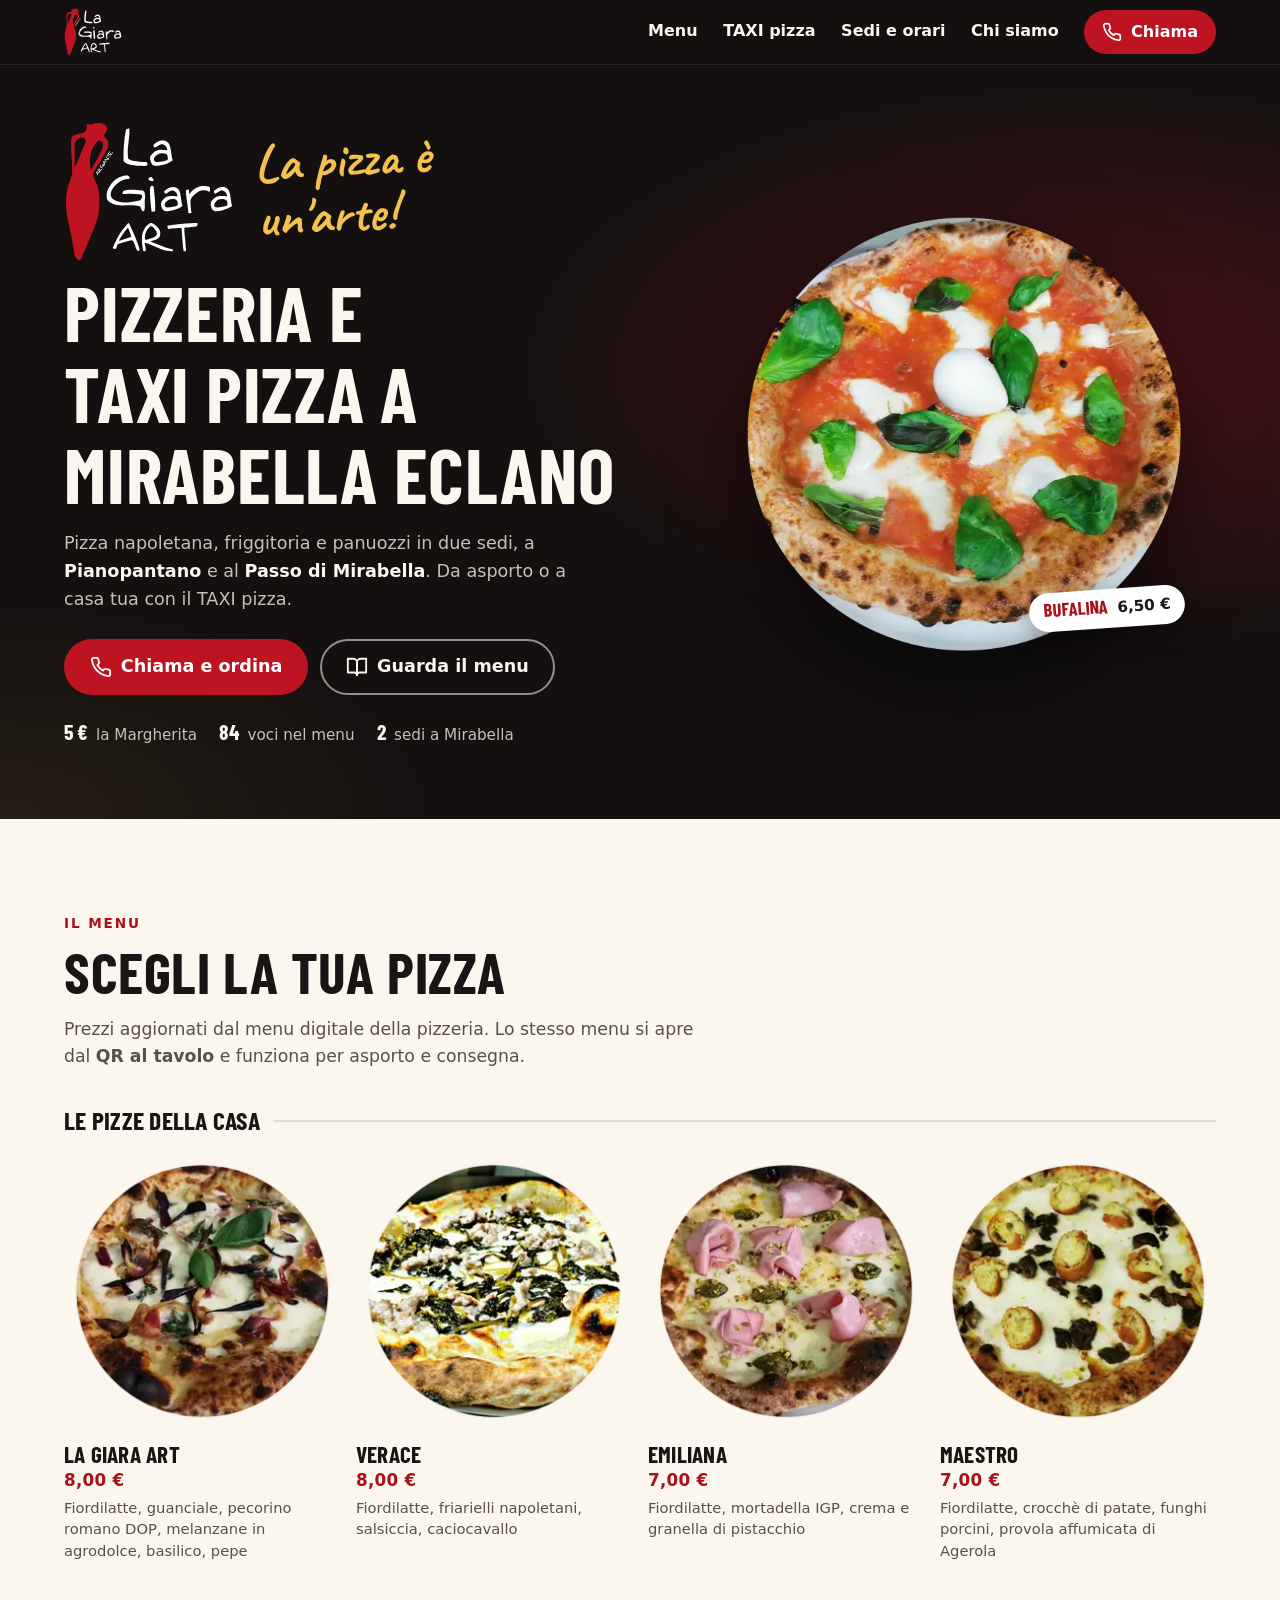
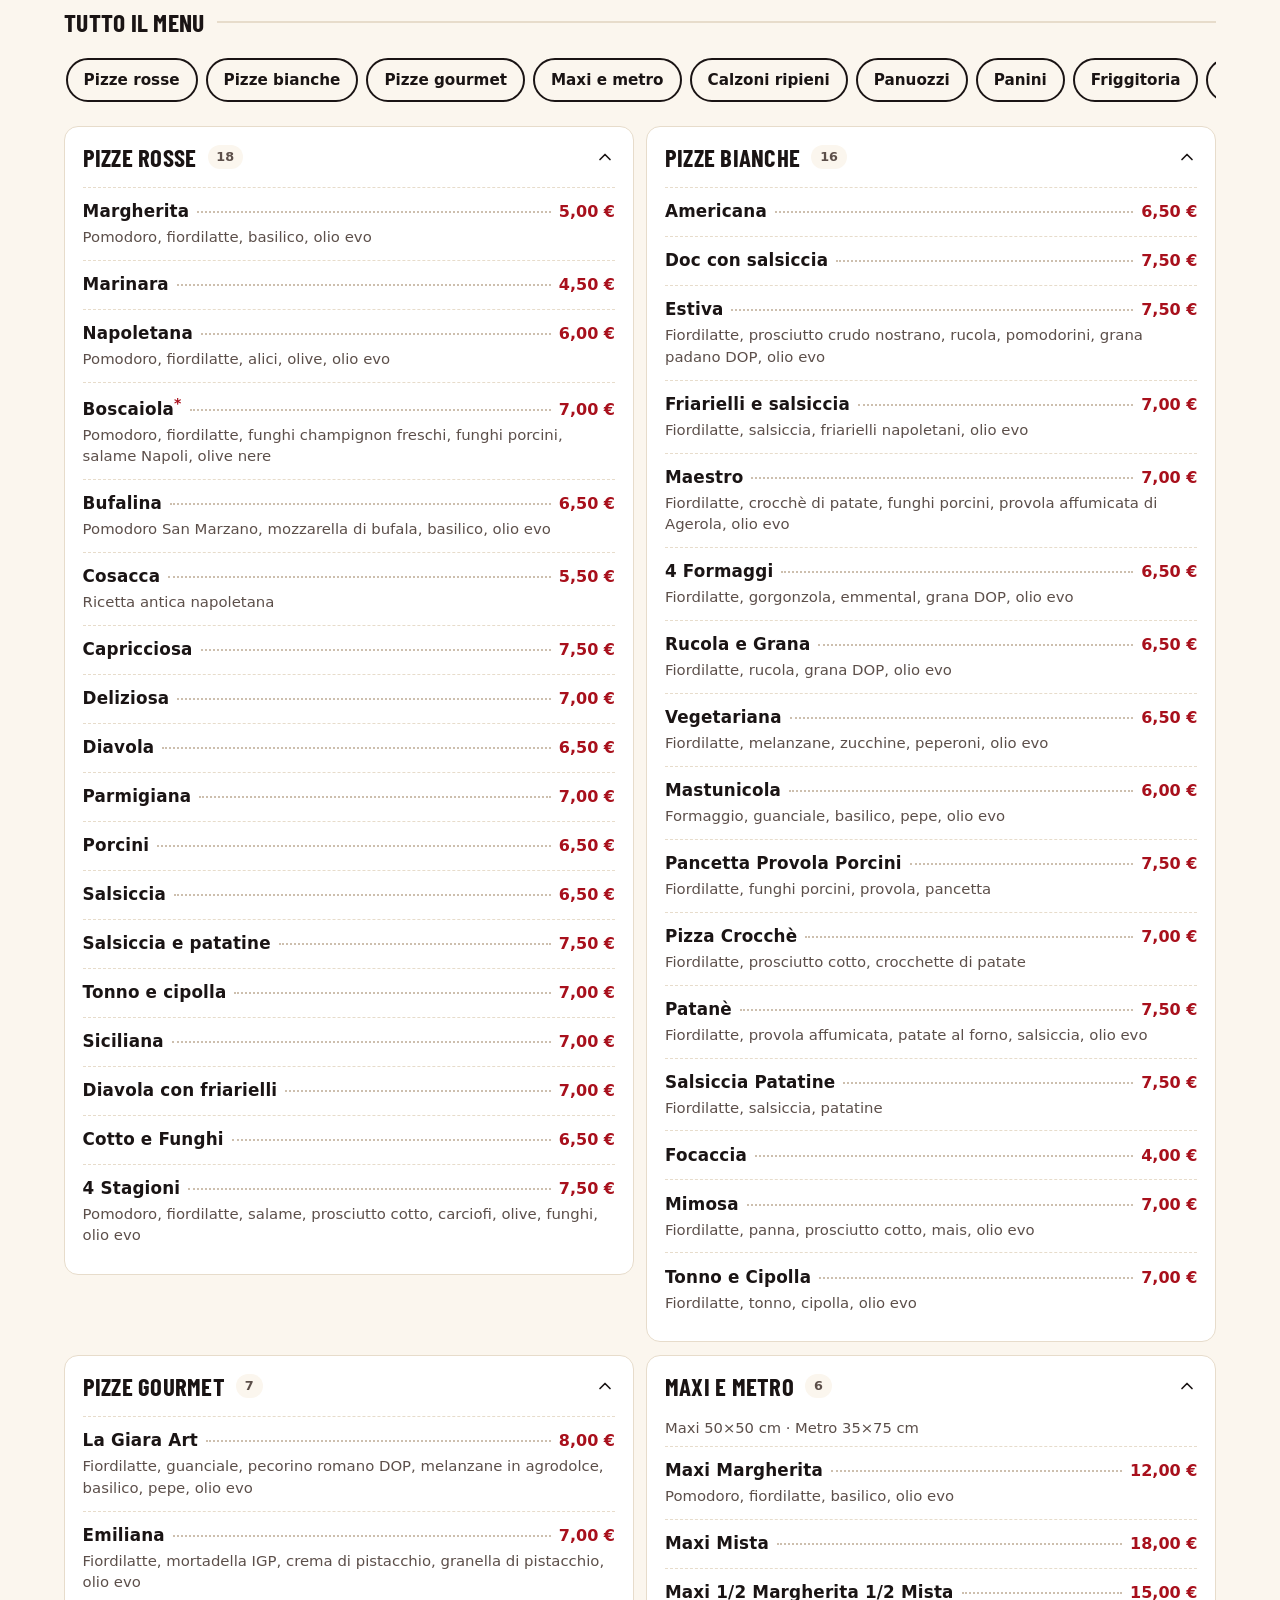
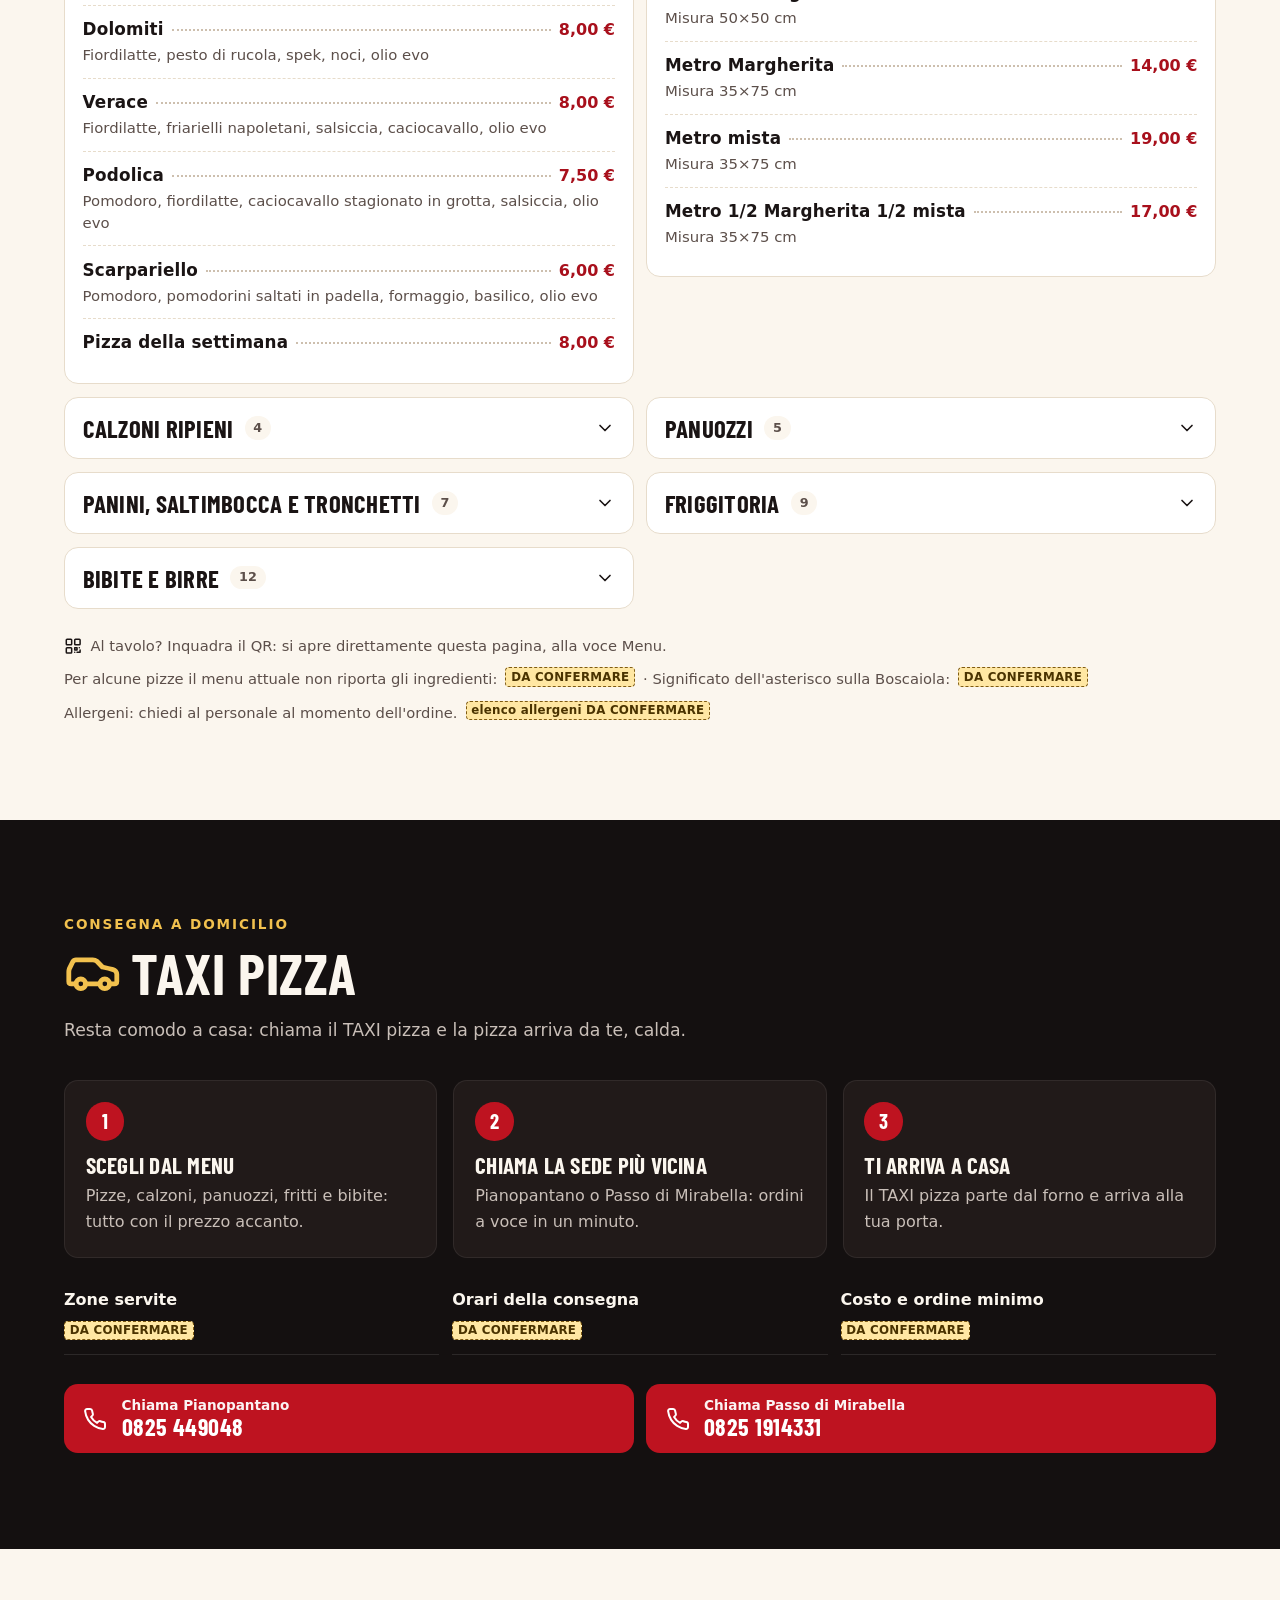
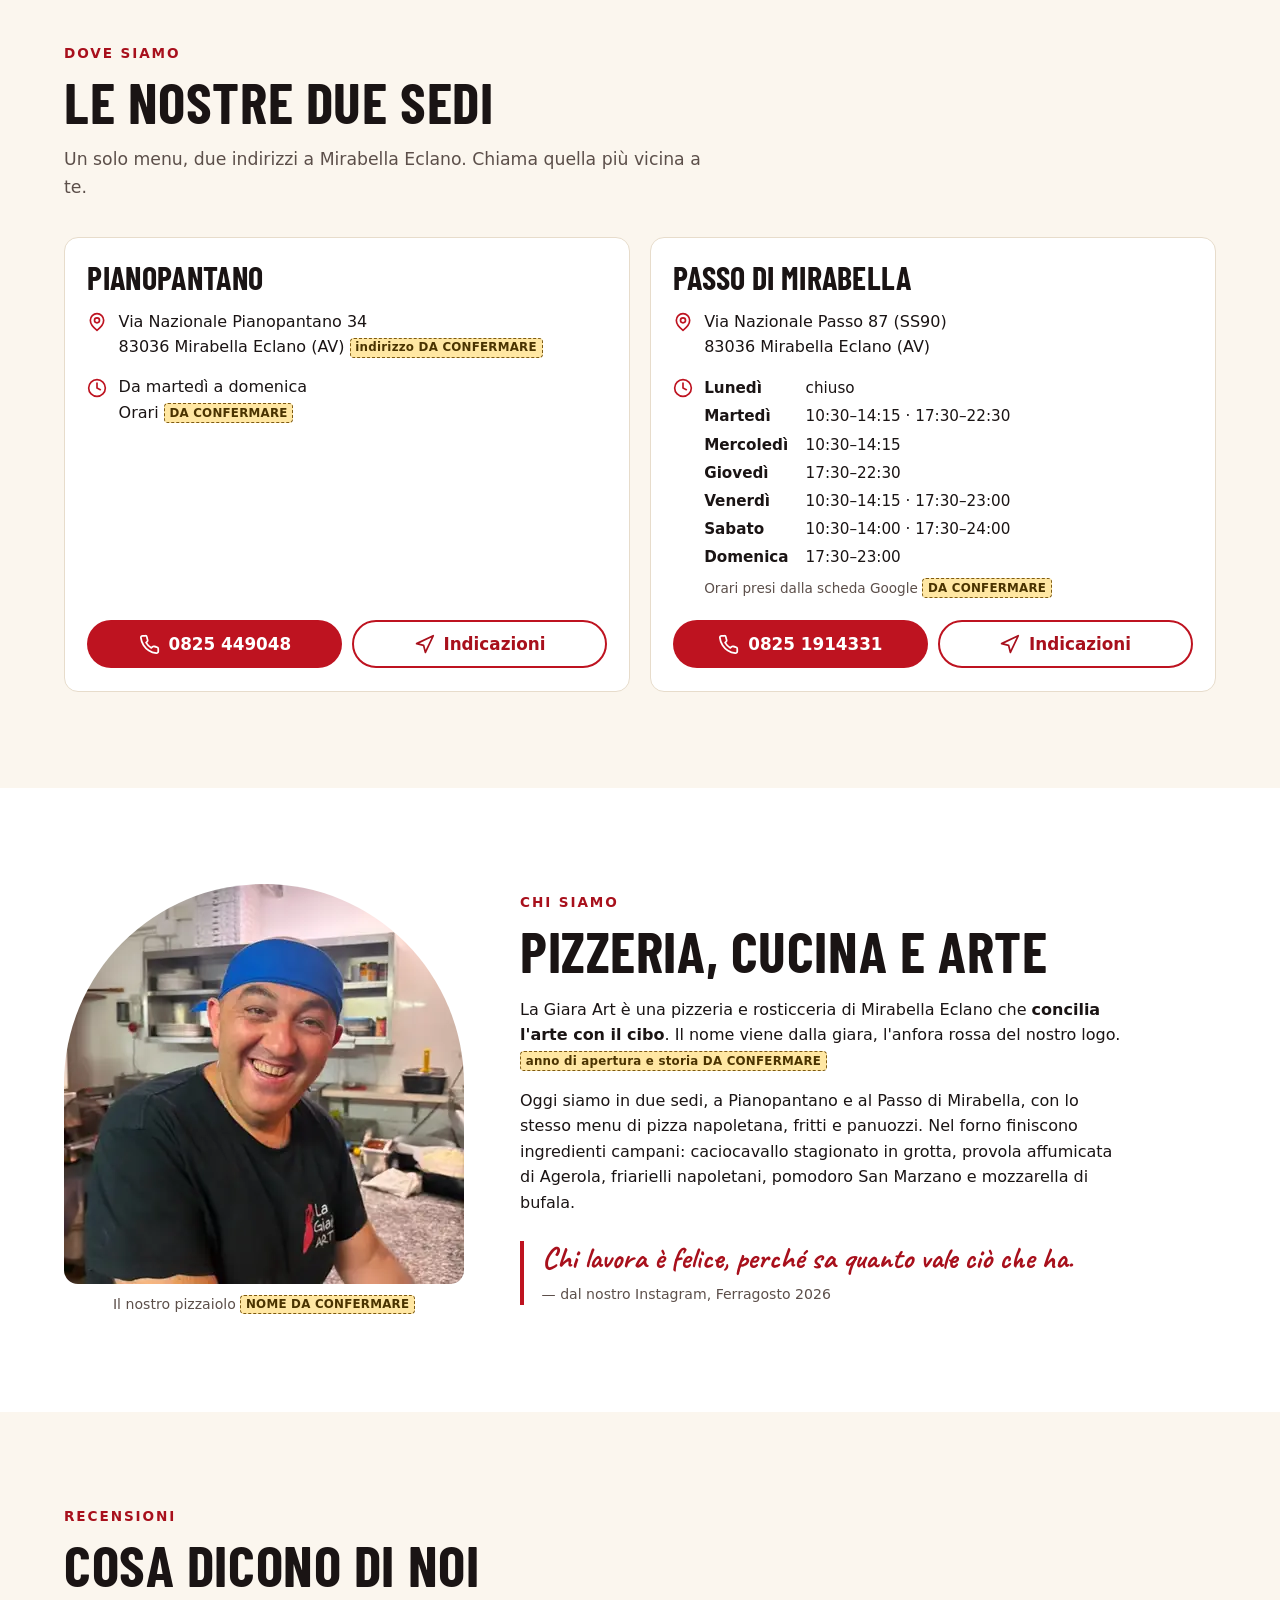
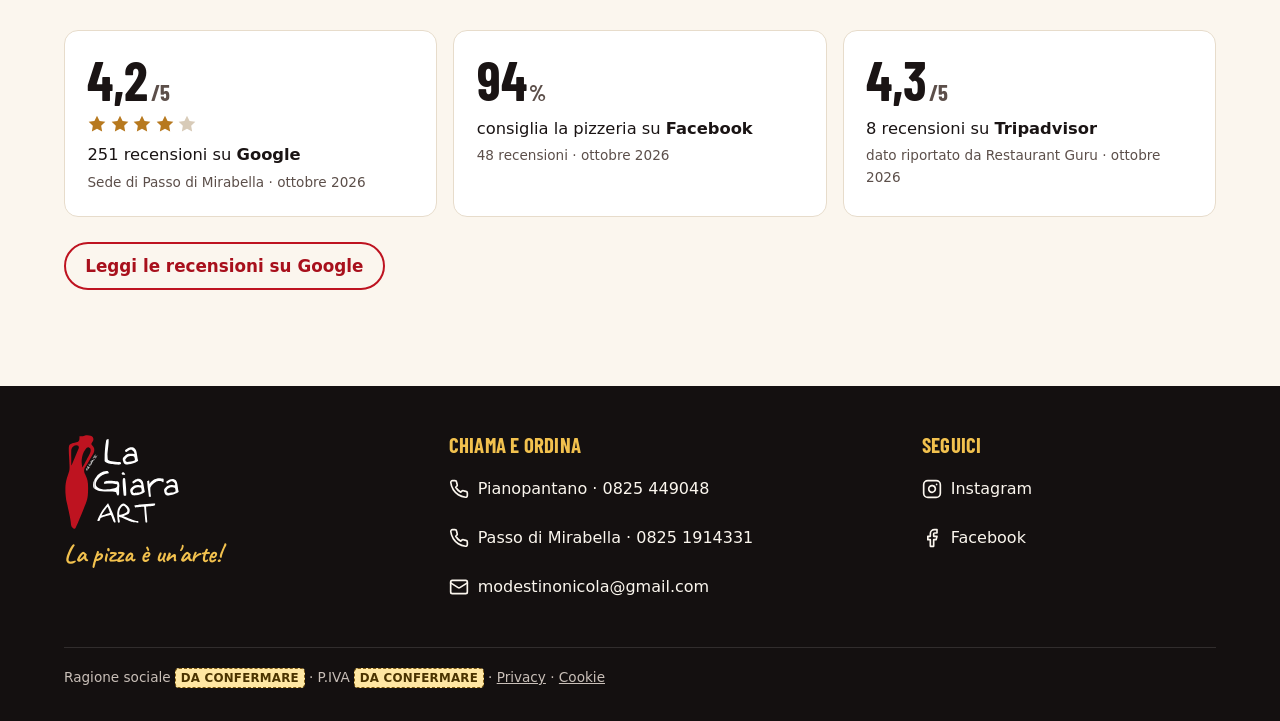
==== index.html @ 8b622e04 "Bozza home page La Giara Art Pizzeria Co-Authored-By: Claude Opus 5.5 <noreply@anthropic.com>" ====
<!doctype html>
<html lang="it">
<head>
  <meta charset="utf-8">
  <meta name="viewport" content="width=device-width, initial-scale=1">
  <title>La Giara Art · Pizzeria e TAXI pizza a Mirabella Eclano (AV)</title>
  <meta name="description" content="Pizza napoletana, friggitoria e panuozzi a Pianopantano e al Passo di Mirabella. Guarda il menu con i prezzi e chiama per l'asporto o la consegna a domicilio con il TAXI pizza.">
  <!-- BOZZA: rimuovere noindex alla messa online -->
  <meta name="robots" content="noindex, nofollow">
  <!-- Dominio DA CONFERMARE -->
  <link rel="canonical" href="https://www.lagiaraart.it/">
  <meta name="theme-color" content="#141010">

  <meta property="og:type" content="website">
  <meta property="og:locale" content="it_IT">
  <meta property="og:site_name" content="La Giara Art Pizzeria">
  <meta property="og:title" content="La Giara Art · La pizza è un'arte!">
  <meta property="og:description" content="Pizzeria e TAXI pizza a Mirabella Eclano: Pianopantano 0825 449048 · Passo di Mirabella 0825 1914331.">
  <meta property="og:url" content="https://www.lagiaraart.it/">
  <meta property="og:image" content="https://www.lagiaraart.it/img/og-giara.jpg">
  <meta property="og:image:width" content="1200">
  <meta property="og:image:height" content="630">
  <meta property="og:image:alt" content="Logo La Giara Art e pizza bufalina">
  <meta name="twitter:card" content="summary_large_image">

  <link rel="icon" href="favicon.svg" type="image/svg+xml">
  <link rel="preload" href="fonts/barlow-condensed-700-latin.woff2" as="font" type="font/woff2" crossorigin>
  <link rel="preload" as="image" type="image/webp" fetchpriority="high"
        imagesrcset="img/pizza-bufalina-400.webp 400w, img/pizza-bufalina-640.webp 640w, img/pizza-bufalina-900.webp 900w"
        imagesizes="(min-width: 900px) 460px, 66vw">
  <link rel="stylesheet" href="style.css">
  <script>document.documentElement.className = 'js';</script>

  <script type="application/ld+json">
  {
    "@context": "https://schema.org",
    "@graph": [
      {
        "@type": "Restaurant",
        "@id": "https://www.lagiaraart.it/#brand",
        "name": "La Giara Art Pizzeria",
        "alternateName": "La Giara Art",
        "slogan": "La pizza è un'arte!",
        "url": "https://www.lagiaraart.it/",
        "logo": "https://www.lagiaraart.it/img/logo-giara.svg",
        "image": "https://www.lagiaraart.it/img/og-giara.jpg",
        "email": "modestinonicola@gmail.com",
        "telephone": "+390825449048",
        "servesCuisine": ["Pizza", "Pizza napoletana", "Friggitoria"],
        "priceRange": "€",
        "acceptsReservations": "False",
        "address": {
          "@type": "PostalAddress",
          "streetAddress": "Via Nazionale Pianopantano 34",
          "postalCode": "83036",
          "addressLocality": "Mirabella Eclano",
          "addressRegion": "AV",
          "addressCountry": "IT"
        },
        "sameAs": [
          "https://www.instagram.com/la_giara_art_pizzeria/",
          "https://www.facebook.com/pizzerialagiaraart"
        ],
        "hasMenu": "https://www.lagiaraart.it/#menu",
        "department": [
          { "@id": "https://www.lagiaraart.it/#pianopantano" },
          { "@id": "https://www.lagiaraart.it/#passo" }
        ]
      },
      {
        "@type": "Restaurant",
        "@id": "https://www.lagiaraart.it/#pianopantano",
        "name": "La Giara Art Pizzeria · Pianopantano",
        "url": "https://www.lagiaraart.it/#sedi",
        "telephone": "+390825449048",
        "servesCuisine": "Pizza",
        "priceRange": "€",
        "hasMenu": "https://www.lagiaraart.it/#menu",
        "address": {
          "@type": "PostalAddress",
          "streetAddress": "Via Nazionale Pianopantano 34",
          "postalCode": "83036",
          "addressLocality": "Mirabella Eclano",
          "addressRegion": "AV",
          "addressCountry": "IT"
        }
      },
      {
        "@type": "Restaurant",
        "@id": "https://www.lagiaraart.it/#passo",
        "name": "La Giara Art Pizzeria · Passo di Mirabella",
        "url": "https://www.lagiaraart.it/#sedi",
        "telephone": "+3908251914331",
        "servesCuisine": "Pizza",
        "priceRange": "€",
        "hasMenu": "https://www.lagiaraart.it/#menu",
        "address": {
          "@type": "PostalAddress",
          "streetAddress": "Via Nazionale Passo 87 (SS90)",
          "postalCode": "83036",
          "addressLocality": "Mirabella Eclano",
          "addressRegion": "AV",
          "addressCountry": "IT"
        },
        "geo": { "@type": "GeoCoordinates", "latitude": 41.0549209, "longitude": 15.0167925 }
      },
      {"@type":"Menu","name":"Menu La Giara Art","hasMenuSection":[{"@type":"MenuSection","name":"Pizze rosse","hasMenuItem":[{"@type":"MenuItem","name":"Margherita","description":"Pomodoro, fiordilatte, basilico, olio evo","offers":{"@type":"Offer","price":"5.00","priceCurrency":"EUR"}},{"@type":"MenuItem","name":"Marinara","offers":{"@type":"Offer","price":"4.50","priceCurrency":"EUR"}},{"@type":"MenuItem","name":"Napoletana","description":"Pomodoro, fiordilatte, alici, olive, olio evo","offers":{"@type":"Offer","price":"6.00","priceCurrency":"EUR"}},{"@type":"MenuItem","name":"Boscaiola","description":"Pomodoro, fiordilatte, funghi champignon freschi, funghi porcini, salame Napoli, olive nere","offers":{"@type":"Offer","price":"7.00","priceCurrency":"EUR"}},{"@type":"MenuItem","name":"Bufalina","description":"Pomodoro San Marzano, mozzarella di bufala, basilico, olio evo","offers":{"@type":"Offer","price":"6.50","priceCurrency":"EUR"}},{"@type":"MenuItem","name":"Cosacca","description":"Ricetta antica napoletana","offers":{"@type":"Offer","price":"5.50","priceCurrency":"EUR"}},{"@type":"MenuItem","name":"Capricciosa","offers":{"@type":"Offer","price":"7.50","priceCurrency":"EUR"}},{"@type":"MenuItem","name":"Deliziosa","offers":{"@type":"Offer","price":"7.00","priceCurrency":"EUR"}},{"@type":"MenuItem","name":"Diavola","offers":{"@type":"Offer","price":"6.50","priceCurrency":"EUR"}},{"@type":"MenuItem","name":"Parmigiana","offers":{"@type":"Offer","price":"7.00","priceCurrency":"EUR"}},{"@type":"MenuItem","name":"Porcini","offers":{"@type":"Offer","price":"6.50","priceCurrency":"EUR"}},{"@type":"MenuItem","name":"Salsiccia","offers":{"@type":"Offer","price":"6.50","priceCurrency":"EUR"}},{"@type":"MenuItem","name":"Salsiccia e patatine","offers":{"@type":"Offer","price":"7.50","priceCurrency":"EUR"}},{"@type":"MenuItem","name":"Tonno e cipolla","offers":{"@type":"Offer","price":"7.00","priceCurrency":"EUR"}},{"@type":"MenuItem","name":"Siciliana","offers":{"@type":"Offer","price":"7.00","priceCurrency":"EUR"}},{"@type":"MenuItem","name":"Diavola con friarielli","offers":{"@type":"Offer","price":"7.00","priceCurrency":"EUR"}},{"@type":"MenuItem","name":"Cotto e Funghi","offers":{"@type":"Offer","price":"6.50","priceCurrency":"EUR"}},{"@type":"MenuItem","name":"4 Stagioni","description":"Pomodoro, fiordilatte, salame, prosciutto cotto, carciofi, olive, funghi, olio evo","offers":{"@type":"Offer","price":"7.50","priceCurrency":"EUR"}}]},{"@type":"MenuSection","name":"Pizze bianche","hasMenuItem":[{"@type":"MenuItem","name":"Americana","offers":{"@type":"Offer","price":"6.50","priceCurrency":"EUR"}},{"@type":"MenuItem","name":"Doc con salsiccia","offers":{"@type":"Offer","price":"7.50","priceCurrency":"EUR"}},{"@type":"MenuItem","name":"Estiva","description":"Fiordilatte, prosciutto crudo nostrano, rucola, pomodorini, grana padano DOP, olio evo","offers":{"@type":"Offer","price":"7.50","priceCurrency":"EUR"}},{"@type":"MenuItem","name":"Friarielli e salsiccia","description":"Fiordilatte, salsiccia, friarielli napoletani, olio evo","offers":{"@type":"Offer","price":"7.00","priceCurrency":"EUR"}},{"@type":"MenuItem","name":"Maestro","description":"Fiordilatte, crocchè di patate, funghi porcini, provola affumicata di Agerola, olio evo","offers":{"@type":"Offer","price":"7.00","priceCurrency":"EUR"}},{"@type":"MenuItem","name":"4 Formaggi","description":"Fiordilatte, gorgonzola, emmental, grana DOP, olio evo","offers":{"@type":"Offer","price":"6.50","priceCurrency":"EUR"}},{"@type":"MenuItem","name":"Rucola e Grana","description":"Fiordilatte, rucola, grana DOP, olio evo","offers":{"@type":"Offer","price":"6.50","priceCurrency":"EUR"}},{"@type":"MenuItem","name":"Vegetariana","description":"Fiordilatte, melanzane, zucchine, peperoni, olio evo","offers":{"@type":"Offer","price":"6.50","priceCurrency":"EUR"}},{"@type":"MenuItem","name":"Mastunicola","description":"Formaggio, guanciale, basilico, pepe, olio evo","offers":{"@type":"Offer","price":"6.00","priceCurrency":"EUR"}},{"@type":"MenuItem","name":"Pancetta Provola Porcini","description":"Fiordilatte, funghi porcini, provola, pancetta","offers":{"@type":"Offer","price":"7.50","priceCurrency":"EUR"}},{"@type":"MenuItem","name":"Pizza Crocchè","description":"Fiordilatte, prosciutto cotto, crocchette di patate","offers":{"@type":"Offer","price":"7.00","priceCurrency":"EUR"}},{"@type":"MenuItem","name":"Patanè","description":"Fiordilatte, provola affumicata, patate al forno, salsiccia, olio evo","offers":{"@type":"Offer","price":"7.50","priceCurrency":"EUR"}},{"@type":"MenuItem","name":"Salsiccia Patatine","description":"Fiordilatte, salsiccia, patatine","offers":{"@type":"Offer","price":"7.50","priceCurrency":"EUR"}},{"@type":"MenuItem","name":"Focaccia","offers":{"@type":"Offer","price":"4.00","priceCurrency":"EUR"}},{"@type":"MenuItem","name":"Mimosa","description":"Fiordilatte, panna, prosciutto cotto, mais, olio evo","offers":{"@type":"Offer","price":"7.00","priceCurrency":"EUR"}},{"@type":"MenuItem","name":"Tonno e Cipolla","description":"Fiordilatte, tonno, cipolla, olio evo","offers":{"@type":"Offer","price":"7.00","priceCurrency":"EUR"}}]},{"@type":"MenuSection","name":"Pizze gourmet","hasMenuItem":[{"@type":"MenuItem","name":"La Giara Art","description":"Fiordilatte, guanciale, pecorino romano DOP, melanzane in agrodolce, basilico, pepe, olio evo","offers":{"@type":"Offer","price":"8.00","priceCurrency":"EUR"}},{"@type":"MenuItem","name":"Emiliana","description":"Fiordilatte, mortadella IGP, crema di pistacchio, granella di pistacchio, olio evo","offers":{"@type":"Offer","price":"7.00","priceCurrency":"EUR"}},{"@type":"MenuItem","name":"Dolomiti","description":"Fiordilatte, pesto di rucola, spek, noci, olio evo","offers":{"@type":"Offer","price":"8.00","priceCurrency":"EUR"}},{"@type":"MenuItem","name":"Verace","description":"Fiordilatte, friarielli napoletani, salsiccia, caciocavallo, olio evo","offers":{"@type":"Offer","price":"8.00","priceCurrency":"EUR"}},{"@type":"MenuItem","name":"Podolica","description":"Pomodoro, fiordilatte, caciocavallo stagionato in grotta, salsiccia, olio evo","offers":{"@type":"Offer","price":"7.50","priceCurrency":"EUR"}},{"@type":"MenuItem","name":"Scarpariello","description":"Pomodoro, pomodorini saltati in padella, formaggio, basilico, olio evo","offers":{"@type":"Offer","price":"6.00","priceCurrency":"EUR"}},{"@type":"MenuItem","name":"Pizza della settimana","offers":{"@type":"Offer","price":"8.00","priceCurrency":"EUR"}}]},{"@type":"MenuSection","name":"Maxi e metro","hasMenuItem":[{"@type":"MenuItem","name":"Maxi Margherita","description":"Pomodoro, fiordilatte, basilico, olio evo","offers":{"@type":"Offer","price":"12.00","priceCurrency":"EUR"}},{"@type":"MenuItem","name":"Maxi Mista","offers":{"@type":"Offer","price":"18.00","priceCurrency":"EUR"}},{"@type":"MenuItem","name":"Maxi 1/2 Margherita 1/2 Mista","description":"Misura 50×50 cm","offers":{"@type":"Offer","price":"15.00","priceCurrency":"EUR"}},{"@type":"MenuItem","name":"Metro Margherita","description":"Misura 35×75 cm","offers":{"@type":"Offer","price":"14.00","priceCurrency":"EUR"}},{"@type":"MenuItem","name":"Metro mista","description":"Misura 35×75 cm","offers":{"@type":"Offer","price":"19.00","priceCurrency":"EUR"}},{"@type":"MenuItem","name":"Metro 1/2 Margherita 1/2 mista","description":"Misura 35×75 cm","offers":{"@type":"Offer","price":"17.00","priceCurrency":"EUR"}}]},{"@type":"MenuSection","name":"Calzoni ripieni","hasMenuItem":[{"@type":"MenuItem","name":"Ripieno al forno tradizionale","offers":{"@type":"Offer","price":"7.50","priceCurrency":"EUR"}},{"@type":"MenuItem","name":"Ripieno alla scarola","offers":{"@type":"Offer","price":"7.50","priceCurrency":"EUR"}},{"@type":"MenuItem","name":"Ripieno napoletano","offers":{"@type":"Offer","price":"7.50","priceCurrency":"EUR"}},{"@type":"MenuItem","name":"Ripieno margherita","offers":{"@type":"Offer","price":"6.00","priceCurrency":"EUR"}}]},{"@type":"MenuSection","name":"Panuozzi","hasMenuItem":[{"@type":"MenuItem","name":"Americano","offers":{"@type":"Offer","price":"12.00","priceCurrency":"EUR"}},{"@type":"MenuItem","name":"Friarielli e salsiccia","offers":{"@type":"Offer","price":"12.00","priceCurrency":"EUR"}},{"@type":"MenuItem","name":"Estivo","offers":{"@type":"Offer","price":"12.00","priceCurrency":"EUR"}},{"@type":"MenuItem","name":"Vegetariano","offers":{"@type":"Offer","price":"12.00","priceCurrency":"EUR"}},{"@type":"MenuItem","name":"Pancetta","offers":{"@type":"Offer","price":"12.00","priceCurrency":"EUR"}}]},{"@type":"MenuSection","name":"Panini, saltimbocca e tronchetti","hasMenuItem":[{"@type":"MenuItem","name":"Wurstel e patatine","offers":{"@type":"Offer","price":"4.50","priceCurrency":"EUR"}},{"@type":"MenuItem","name":"Cotoletta e patatine","offers":{"@type":"Offer","price":"4.50","priceCurrency":"EUR"}},{"@type":"MenuItem","name":"Kebab","offers":{"@type":"Offer","price":"7.00","priceCurrency":"EUR"}},{"@type":"MenuItem","name":"Zola piccante","description":"Fiordilatte, salame piccante, gorgonzola, olio evo","offers":{"@type":"Offer","price":"6.00","priceCurrency":"EUR"}},{"@type":"MenuItem","name":"Montagna","description":"Fiordilatte, funghi porcini, spek, rucola, olio evo","offers":{"@type":"Offer","price":"6.00","priceCurrency":"EUR"}},{"@type":"MenuItem","name":"Vegetariano","offers":{"@type":"Offer","price":"6.00","priceCurrency":"EUR"}},{"@type":"MenuItem","name":"Tronchetto alla nutella","offers":{"@type":"Offer","price":"6.00","priceCurrency":"EUR"}}]},{"@type":"MenuSection","name":"Friggitoria","hasMenuItem":[{"@type":"MenuItem","name":"Patatine fritte piccola","offers":{"@type":"Offer","price":"2.50","priceCurrency":"EUR"}},{"@type":"MenuItem","name":"Wurstel e patatine","offers":{"@type":"Offer","price":"4.50","priceCurrency":"EUR"}},{"@type":"MenuItem","name":"Crocchè di Patate (al pezzo)","offers":{"@type":"Offer","price":"0.90","priceCurrency":"EUR"}},{"@type":"MenuItem","name":"Arancini di riso (al pezzo)","offers":{"@type":"Offer","price":"0.90","priceCurrency":"EUR"}},{"@type":"MenuItem","name":"Frittatina di spaghetti artigianale","offers":{"@type":"Offer","price":"2.50","priceCurrency":"EUR"}},{"@type":"MenuItem","name":"Mozzarella in carrozza artigianale","offers":{"@type":"Offer","price":"1.50","priceCurrency":"EUR"}},{"@type":"MenuItem","name":"Chele di granchio (al pezzo)","offers":{"@type":"Offer","price":"0.60","priceCurrency":"EUR"}},{"@type":"MenuItem","name":"Patatine Fritte grande","offers":{"@type":"Offer","price":"4.50","priceCurrency":"EUR"}},{"@type":"MenuItem","name":"Zeppoline","offers":{"@type":"Offer","price":"4.00","priceCurrency":"EUR"}}]},{"@type":"MenuSection","name":"Bibite e birre","hasMenuItem":[{"@type":"MenuItem","name":"Acqua minerale naturale cl.50","offers":{"@type":"Offer","price":"0.80","priceCurrency":"EUR"}},{"@type":"MenuItem","name":"Acqua minerale frizzante","offers":{"@type":"Offer","price":"0.80","priceCurrency":"EUR"}},{"@type":"MenuItem","name":"Coca cola, Coca cola zero, Pepsi, Fanta, Sprite, Chinotto","offers":{"@type":"Offer","price":"2.00","priceCurrency":"EUR"}},{"@type":"MenuItem","name":"Thè limone, Thè pesca, Lemon soda","offers":{"@type":"Offer","price":"2.00","priceCurrency":"EUR"}},{"@type":"MenuItem","name":"Coca cola, Fanta cl. 1,5","offers":{"@type":"Offer","price":"3.00","priceCurrency":"EUR"}},{"@type":"MenuItem","name":"Nastro azzurro cl. 33","offers":{"@type":"Offer","price":"2.00","priceCurrency":"EUR"}},{"@type":"MenuItem","name":"Peroni cl. 33","offers":{"@type":"Offer","price":"1.50","priceCurrency":"EUR"}},{"@type":"MenuItem","name":"Peroni Lemon cl. 33","offers":{"@type":"Offer","price":"2.00","priceCurrency":"EUR"}},{"@type":"MenuItem","name":"Heineken cl. 33","offers":{"@type":"Offer","price":"2.00","priceCurrency":"EUR"}},{"@type":"MenuItem","name":"Beck’s cl. 33","offers":{"@type":"Offer","price":"2.50","priceCurrency":"EUR"}},{"@type":"MenuItem","name":"Peroni cl. 66","offers":{"@type":"Offer","price":"3.00","priceCurrency":"EUR"}},{"@type":"MenuItem","name":"Nastro Azzurro cl. 66","offers":{"@type":"Offer","price":"3.00","priceCurrency":"EUR"}}]}]}
    ]
  }
  </script>
</head>
<body>
  <!-- Icone (stile Lucide) -->
  <svg width="0" height="0" style="position:absolute" aria-hidden="true">
    <symbol id="i-phone" viewBox="0 0 24 24"><path d="M22 16.92v3a2 2 0 0 1-2.18 2 19.8 19.8 0 0 1-8.63-3.07 19.5 19.5 0 0 1-6-6A19.8 19.8 0 0 1 2.12 4.18 2 2 0 0 1 4.11 2h3a2 2 0 0 1 2 1.72c.13.96.36 1.9.7 2.81a2 2 0 0 1-.45 2.11L8.09 9.91a16 16 0 0 0 6 6l1.27-1.27a2 2 0 0 1 2.11-.45c.9.34 1.85.57 2.81.7A2 2 0 0 1 22 16.92z"/></symbol>
    <symbol id="i-pin" viewBox="0 0 24 24"><path d="M20 10c0 6-8 12-8 12s-8-6-8-12a8 8 0 0 1 16 0Z"/><circle cx="12" cy="10" r="3"/></symbol>
    <symbol id="i-clock" viewBox="0 0 24 24"><circle cx="12" cy="12" r="10"/><path d="M12 6v6l4 2"/></symbol>
    <symbol id="i-car" viewBox="0 0 24 24"><path d="M19 17h2c.6 0 1-.4 1-1v-3c0-.9-.7-1.7-1.5-1.9C18.7 10.6 16 10 16 10s-1.3-1.4-2.2-2.3c-.5-.4-1.1-.7-1.8-.7H5c-.6 0-1.1.4-1.4.9l-1.4 2.9A3.7 3.7 0 0 0 2 12v4c0 .6.4 1 1 1h2"/><circle cx="7" cy="17" r="2"/><path d="M9 17h6"/><circle cx="17" cy="17" r="2"/></symbol>
    <symbol id="i-book" viewBox="0 0 24 24"><path d="M2 3h6a4 4 0 0 1 4 4v14a3 3 0 0 0-3-3H2z"/><path d="M22 3h-6a4 4 0 0 0-4 4v14a3 3 0 0 1 3-3h7z"/></symbol>
    <symbol id="i-nav" viewBox="0 0 24 24"><path d="M3 11l19-9-9 19-2-8-8-2z"/></symbol>
    <symbol id="i-chev" viewBox="0 0 24 24"><path d="m6 9 6 6 6-6"/></symbol>
    <symbol id="i-x" viewBox="0 0 24 24"><path d="M18 6 6 18M6 6l12 12"/></symbol>
    <symbol id="i-ig" viewBox="0 0 24 24"><rect x="2" y="2" width="20" height="20" rx="5"/><path d="M16 11.37A4 4 0 1 1 12.63 8 4 4 0 0 1 16 11.37z"/><path d="M17.5 6.5h.01"/></symbol>
    <symbol id="i-fb" viewBox="0 0 24 24"><path d="M18 2h-3a5 5 0 0 0-5 5v3H7v4h3v8h4v-8h3l1-4h-4V7a1 1 0 0 1 1-1h3z"/></symbol>
    <symbol id="i-mail" viewBox="0 0 24 24"><rect x="2" y="4" width="20" height="16" rx="2"/><path d="m22 7-8.97 5.7a1.94 1.94 0 0 1-2.06 0L2 7"/></symbol>
    <symbol id="i-star" viewBox="0 0 24 24"><path fill="currentColor" stroke="none" d="M12 2l3.09 6.26L22 9.27l-5 4.87 1.18 6.88L12 17.77l-6.18 3.25L7 14.14 2 9.27l6.91-1.01L12 2z"/></symbol>
    <symbol id="i-qr" viewBox="0 0 24 24"><rect x="3" y="3" width="7" height="7" rx="1"/><rect x="14" y="3" width="7" height="7" rx="1"/><rect x="3" y="14" width="7" height="7" rx="1"/><path d="M14 14h3v3h-3zM20 14v.01M14 20h.01M17 20h4v-3"/></symbol>
  </svg>

  <a class="skip" href="#menu">Vai al menu</a>

  <header class="top">
    <div class="wrap top__in">
      <a class="top__logo" href="#" aria-label="La Giara Art, torna su">
        <img src="img/logo-giara-light.svg" width="58" height="48" alt="La Giara Art">
      </a>
      <nav class="top__nav" aria-label="Sezioni">
        <a href="#menu">Menu</a>
        <a href="#taxi">TAXI pizza</a>
        <a href="#sedi">Sedi e orari</a>
        <a href="#chi-siamo">Chi siamo</a>
      </nav>
      <a class="btn btn--red btn--sm top__call" href="#sedi" data-call>
        <svg class="i" aria-hidden="true"><use href="#i-phone"/></svg>Chiama
      </a>
    </div>
  </header>

  <main>
    <!-- 1. HERO -->
    <section class="hero" aria-labelledby="hero-title">
      <div class="wrap hero__in">
        <div class="hero__text">
          <div class="hero__brand">
            <img class="hero__logo" src="img/logo-giara-light.svg" width="170" height="141" alt="La Giara Art">
            <p class="hero__claim">La pizza è un'arte!</p>
          </div>
          <h1 id="hero-title">Pizzeria e TAXI pizza a Mirabella Eclano</h1>
          <p class="hero__lead">Pizza napoletana, friggitoria e panuozzi in due sedi, a <strong>Pianopantano</strong> e al <strong>Passo di Mirabella</strong>. Da asporto o a casa tua con il TAXI pizza.</p>
          <div class="hero__cta">
            <a class="btn btn--red btn--lg" href="#sedi" data-call>
              <svg class="i" aria-hidden="true"><use href="#i-phone"/></svg>Chiama e ordina
            </a>
            <a class="btn btn--ghost btn--lg" href="#menu">
              <svg class="i" aria-hidden="true"><use href="#i-book"/></svg>Guarda il menu
            </a>
          </div>
          <ul class="hero__facts">
            <li><strong>5 €</strong> la Margherita</li>
            <li><strong>84</strong> voci nel menu</li>
            <li><strong>2</strong> sedi a Mirabella</li>
          </ul>
        </div>
        <div class="hero__pic">
          <img src="img/pizza-bufalina-640.webp"
               srcset="img/pizza-bufalina-400.webp 400w, img/pizza-bufalina-640.webp 640w, img/pizza-bufalina-900.webp 900w"
               sizes="(min-width: 900px) 460px, 66vw"
               width="640" height="640" fetchpriority="high" decoding="async"
               alt="Pizza Bufalina della Giara Art con pomodoro San Marzano, mozzarella di bufala e basilico">
          <p class="hero__tag"><span>Bufalina</span> 6,50 €</p>
        </div>
      </div>
    </section>

    <!-- 2. MENU -->
    <section class="section menu" id="menu" aria-labelledby="menu-title">
      <div class="wrap">
        <header class="sec-head">
          <p class="eyebrow">Il menu</p>
          <h2 id="menu-title">Scegli la tua pizza</h2>
          <p class="sec-head__lead">Prezzi aggiornati dal menu digitale della pizzeria. Lo stesso menu si apre dal <strong>QR al tavolo</strong> e funziona per asporto e consegna.</p>
        </header>

        <h3 class="menu__sub">Le pizze della casa</h3>
        <ul class="signature">
          <li class="sig">
            <img src="img/pizza-la-giara-art-280.webp" srcset="img/pizza-la-giara-art-280.webp 280w, img/pizza-la-giara-art-440.webp 440w" sizes="(min-width: 900px) 220px, 40vw" width="280" height="280" loading="lazy" decoding="async" alt="Pizza La Giara Art con guanciale, pecorino e melanzane in agrodolce">
            <h4>La Giara Art <span>8,00 €</span></h4>
            <p>Fiordilatte, guanciale, pecorino romano DOP, melanzane in agrodolce, basilico, pepe</p>
          </li>
          <li class="sig">
            <img src="img/pizza-verace-280.webp" srcset="img/pizza-verace-280.webp 280w, img/pizza-verace-440.webp 440w" sizes="(min-width: 900px) 220px, 40vw" width="280" height="280" loading="lazy" decoding="async" alt="Pizza Verace con friarielli, salsiccia e caciocavallo">
            <h4>Verace <span>8,00 €</span></h4>
            <p>Fiordilatte, friarielli napoletani, salsiccia, caciocavallo</p>
          </li>
          <li class="sig">
            <img src="img/pizza-emiliana-280.webp" srcset="img/pizza-emiliana-280.webp 280w, img/pizza-emiliana-440.webp 440w" sizes="(min-width: 900px) 220px, 40vw" width="280" height="280" loading="lazy" decoding="async" alt="Pizza Emiliana con mortadella e pistacchio">
            <h4>Emiliana <span>7,00 €</span></h4>
            <p>Fiordilatte, mortadella IGP, crema e granella di pistacchio</p>
          </li>
          <li class="sig">
            <img src="img/pizza-maestro-280.webp" srcset="img/pizza-maestro-280.webp 280w, img/pizza-maestro-440.webp 440w" sizes="(min-width: 900px) 220px, 40vw" width="280" height="280" loading="lazy" decoding="async" alt="Pizza Maestro con crocchè di patate, porcini e provola">
            <h4>Maestro <span>7,00 €</span></h4>
            <p>Fiordilatte, crocchè di patate, funghi porcini, provola affumicata di Agerola</p>
          </li>
        </ul>

        <h3 class="menu__sub">Tutto il menu</h3>
        <nav class="chips" aria-label="Categorie del menu">
<a class="chip" href="#m-rosse">Pizze rosse</a>
<a class="chip" href="#m-bianche">Pizze bianche</a>
<a class="chip" href="#m-gourmet">Pizze gourmet</a>
<a class="chip" href="#m-metro">Maxi e metro</a>
<a class="chip" href="#m-calzoni">Calzoni ripieni</a>
<a class="chip" href="#m-panuozzi">Panuozzi</a>
<a class="chip" href="#m-panini">Panini</a>
<a class="chip" href="#m-friggitoria">Friggitoria</a>
<a class="chip" href="#m-bevande">Bibite e birre</a>
        </nav>
        <div class="menu__list">
<details class="menu-cat" id="m-rosse" open><summary><h3>Pizze rosse</h3><span class="menu-cat__count">18</span><svg class="i menu-cat__chev" aria-hidden="true"><use href="#i-chev"/></svg></summary><ul class="dishes"><li class="dish"><div class="dish__row"><h4 class="dish__name">Margherita</h4><span class="dish__dots" aria-hidden="true"></span><span class="dish__price">5,00 €</span></div><p class="dish__desc">Pomodoro, fiordilatte, basilico, olio evo</p></li><li class="dish"><div class="dish__row"><h4 class="dish__name">Marinara</h4><span class="dish__dots" aria-hidden="true"></span><span class="dish__price">4,50 €</span></div></li><li class="dish"><div class="dish__row"><h4 class="dish__name">Napoletana</h4><span class="dish__dots" aria-hidden="true"></span><span class="dish__price">6,00 €</span></div><p class="dish__desc">Pomodoro, fiordilatte, alici, olive, olio evo</p></li><li class="dish"><div class="dish__row"><h4 class="dish__name">Boscaiola<sup>*</sup></h4><span class="dish__dots" aria-hidden="true"></span><span class="dish__price">7,00 €</span></div><p class="dish__desc">Pomodoro, fiordilatte, funghi champignon freschi, funghi porcini, salame Napoli, olive nere</p></li><li class="dish"><div class="dish__row"><h4 class="dish__name">Bufalina</h4><span class="dish__dots" aria-hidden="true"></span><span class="dish__price">6,50 €</span></div><p class="dish__desc">Pomodoro San Marzano, mozzarella di bufala, basilico, olio evo</p></li><li class="dish"><div class="dish__row"><h4 class="dish__name">Cosacca</h4><span class="dish__dots" aria-hidden="true"></span><span class="dish__price">5,50 €</span></div><p class="dish__desc">Ricetta antica napoletana</p></li><li class="dish"><div class="dish__row"><h4 class="dish__name">Capricciosa</h4><span class="dish__dots" aria-hidden="true"></span><span class="dish__price">7,50 €</span></div></li><li class="dish"><div class="dish__row"><h4 class="dish__name">Deliziosa</h4><span class="dish__dots" aria-hidden="true"></span><span class="dish__price">7,00 €</span></div></li><li class="dish"><div class="dish__row"><h4 class="dish__name">Diavola</h4><span class="dish__dots" aria-hidden="true"></span><span class="dish__price">6,50 €</span></div></li><li class="dish"><div class="dish__row"><h4 class="dish__name">Parmigiana</h4><span class="dish__dots" aria-hidden="true"></span><span class="dish__price">7,00 €</span></div></li><li class="dish"><div class="dish__row"><h4 class="dish__name">Porcini</h4><span class="dish__dots" aria-hidden="true"></span><span class="dish__price">6,50 €</span></div></li><li class="dish"><div class="dish__row"><h4 class="dish__name">Salsiccia</h4><span class="dish__dots" aria-hidden="true"></span><span class="dish__price">6,50 €</span></div></li><li class="dish"><div class="dish__row"><h4 class="dish__name">Salsiccia e patatine</h4><span class="dish__dots" aria-hidden="true"></span><span class="dish__price">7,50 €</span></div></li><li class="dish"><div class="dish__row"><h4 class="dish__name">Tonno e cipolla</h4><span class="dish__dots" aria-hidden="true"></span><span class="dish__price">7,00 €</span></div></li><li class="dish"><div class="dish__row"><h4 class="dish__name">Siciliana</h4><span class="dish__dots" aria-hidden="true"></span><span class="dish__price">7,00 €</span></div></li><li class="dish"><div class="dish__row"><h4 class="dish__name">Diavola con friarielli</h4><span class="dish__dots" aria-hidden="true"></span><span class="dish__price">7,00 €</span></div></li><li class="dish"><div class="dish__row"><h4 class="dish__name">Cotto e Funghi</h4><span class="dish__dots" aria-hidden="true"></span><span class="dish__price">6,50 €</span></div></li><li class="dish"><div class="dish__row"><h4 class="dish__name">4 Stagioni</h4><span class="dish__dots" aria-hidden="true"></span><span class="dish__price">7,50 €</span></div><p class="dish__desc">Pomodoro, fiordilatte, salame, prosciutto cotto, carciofi, olive, funghi, olio evo</p></li></ul></details>
<details class="menu-cat" id="m-bianche"><summary><h3>Pizze bianche</h3><span class="menu-cat__count">16</span><svg class="i menu-cat__chev" aria-hidden="true"><use href="#i-chev"/></svg></summary><ul class="dishes"><li class="dish"><div class="dish__row"><h4 class="dish__name">Americana</h4><span class="dish__dots" aria-hidden="true"></span><span class="dish__price">6,50 €</span></div></li><li class="dish"><div class="dish__row"><h4 class="dish__name">Doc con salsiccia</h4><span class="dish__dots" aria-hidden="true"></span><span class="dish__price">7,50 €</span></div></li><li class="dish"><div class="dish__row"><h4 class="dish__name">Estiva</h4><span class="dish__dots" aria-hidden="true"></span><span class="dish__price">7,50 €</span></div><p class="dish__desc">Fiordilatte, prosciutto crudo nostrano, rucola, pomodorini, grana padano DOP, olio evo</p></li><li class="dish"><div class="dish__row"><h4 class="dish__name">Friarielli e salsiccia</h4><span class="dish__dots" aria-hidden="true"></span><span class="dish__price">7,00 €</span></div><p class="dish__desc">Fiordilatte, salsiccia, friarielli napoletani, olio evo</p></li><li class="dish"><div class="dish__row"><h4 class="dish__name">Maestro</h4><span class="dish__dots" aria-hidden="true"></span><span class="dish__price">7,00 €</span></div><p class="dish__desc">Fiordilatte, crocchè di patate, funghi porcini, provola affumicata di Agerola, olio evo</p></li><li class="dish"><div class="dish__row"><h4 class="dish__name">4 Formaggi</h4><span class="dish__dots" aria-hidden="true"></span><span class="dish__price">6,50 €</span></div><p class="dish__desc">Fiordilatte, gorgonzola, emmental, grana DOP, olio evo</p></li><li class="dish"><div class="dish__row"><h4 class="dish__name">Rucola e Grana</h4><span class="dish__dots" aria-hidden="true"></span><span class="dish__price">6,50 €</span></div><p class="dish__desc">Fiordilatte, rucola, grana DOP, olio evo</p></li><li class="dish"><div class="dish__row"><h4 class="dish__name">Vegetariana</h4><span class="dish__dots" aria-hidden="true"></span><span class="dish__price">6,50 €</span></div><p class="dish__desc">Fiordilatte, melanzane, zucchine, peperoni, olio evo</p></li><li class="dish"><div class="dish__row"><h4 class="dish__name">Mastunicola</h4><span class="dish__dots" aria-hidden="true"></span><span class="dish__price">6,00 €</span></div><p class="dish__desc">Formaggio, guanciale, basilico, pepe, olio evo</p></li><li class="dish"><div class="dish__row"><h4 class="dish__name">Pancetta Provola Porcini</h4><span class="dish__dots" aria-hidden="true"></span><span class="dish__price">7,50 €</span></div><p class="dish__desc">Fiordilatte, funghi porcini, provola, pancetta</p></li><li class="dish"><div class="dish__row"><h4 class="dish__name">Pizza Crocchè</h4><span class="dish__dots" aria-hidden="true"></span><span class="dish__price">7,00 €</span></div><p class="dish__desc">Fiordilatte, prosciutto cotto, crocchette di patate</p></li><li class="dish"><div class="dish__row"><h4 class="dish__name">Patanè</h4><span class="dish__dots" aria-hidden="true"></span><span class="dish__price">7,50 €</span></div><p class="dish__desc">Fiordilatte, provola affumicata, patate al forno, salsiccia, olio evo</p></li><li class="dish"><div class="dish__row"><h4 class="dish__name">Salsiccia Patatine</h4><span class="dish__dots" aria-hidden="true"></span><span class="dish__price">7,50 €</span></div><p class="dish__desc">Fiordilatte, salsiccia, patatine</p></li><li class="dish"><div class="dish__row"><h4 class="dish__name">Focaccia</h4><span class="dish__dots" aria-hidden="true"></span><span class="dish__price">4,00 €</span></div></li><li class="dish"><div class="dish__row"><h4 class="dish__name">Mimosa</h4><span class="dish__dots" aria-hidden="true"></span><span class="dish__price">7,00 €</span></div><p class="dish__desc">Fiordilatte, panna, prosciutto cotto, mais, olio evo</p></li><li class="dish"><div class="dish__row"><h4 class="dish__name">Tonno e Cipolla</h4><span class="dish__dots" aria-hidden="true"></span><span class="dish__price">7,00 €</span></div><p class="dish__desc">Fiordilatte, tonno, cipolla, olio evo</p></li></ul></details>
<details class="menu-cat" id="m-gourmet"><summary><h3>Pizze gourmet</h3><span class="menu-cat__count">7</span><svg class="i menu-cat__chev" aria-hidden="true"><use href="#i-chev"/></svg></summary><ul class="dishes"><li class="dish"><div class="dish__row"><h4 class="dish__name">La Giara Art</h4><span class="dish__dots" aria-hidden="true"></span><span class="dish__price">8,00 €</span></div><p class="dish__desc">Fiordilatte, guanciale, pecorino romano DOP, melanzane in agrodolce, basilico, pepe, olio evo</p></li><li class="dish"><div class="dish__row"><h4 class="dish__name">Emiliana</h4><span class="dish__dots" aria-hidden="true"></span><span class="dish__price">7,00 €</span></div><p class="dish__desc">Fiordilatte, mortadella IGP, crema di pistacchio, granella di pistacchio, olio evo</p></li><li class="dish"><div class="dish__row"><h4 class="dish__name">Dolomiti</h4><span class="dish__dots" aria-hidden="true"></span><span class="dish__price">8,00 €</span></div><p class="dish__desc">Fiordilatte, pesto di rucola, spek, noci, olio evo</p></li><li class="dish"><div class="dish__row"><h4 class="dish__name">Verace</h4><span class="dish__dots" aria-hidden="true"></span><span class="dish__price">8,00 €</span></div><p class="dish__desc">Fiordilatte, friarielli napoletani, salsiccia, caciocavallo, olio evo</p></li><li class="dish"><div class="dish__row"><h4 class="dish__name">Podolica</h4><span class="dish__dots" aria-hidden="true"></span><span class="dish__price">7,50 €</span></div><p class="dish__desc">Pomodoro, fiordilatte, caciocavallo stagionato in grotta, salsiccia, olio evo</p></li><li class="dish"><div class="dish__row"><h4 class="dish__name">Scarpariello</h4><span class="dish__dots" aria-hidden="true"></span><span class="dish__price">6,00 €</span></div><p class="dish__desc">Pomodoro, pomodorini saltati in padella, formaggio, basilico, olio evo</p></li><li class="dish"><div class="dish__row"><h4 class="dish__name">Pizza della settimana</h4><span class="dish__dots" aria-hidden="true"></span><span class="dish__price">8,00 €</span></div></li></ul></details>
<details class="menu-cat" id="m-metro"><summary><h3>Maxi e metro</h3><span class="menu-cat__count">6</span><svg class="i menu-cat__chev" aria-hidden="true"><use href="#i-chev"/></svg></summary><p class="menu-cat__note">Maxi 50×50 cm · Metro 35×75 cm</p><ul class="dishes"><li class="dish"><div class="dish__row"><h4 class="dish__name">Maxi Margherita</h4><span class="dish__dots" aria-hidden="true"></span><span class="dish__price">12,00 €</span></div><p class="dish__desc">Pomodoro, fiordilatte, basilico, olio evo</p></li><li class="dish"><div class="dish__row"><h4 class="dish__name">Maxi Mista</h4><span class="dish__dots" aria-hidden="true"></span><span class="dish__price">18,00 €</span></div></li><li class="dish"><div class="dish__row"><h4 class="dish__name">Maxi 1/2 Margherita 1/2 Mista</h4><span class="dish__dots" aria-hidden="true"></span><span class="dish__price">15,00 €</span></div><p class="dish__desc">Misura 50×50 cm</p></li><li class="dish"><div class="dish__row"><h4 class="dish__name">Metro Margherita</h4><span class="dish__dots" aria-hidden="true"></span><span class="dish__price">14,00 €</span></div><p class="dish__desc">Misura 35×75 cm</p></li><li class="dish"><div class="dish__row"><h4 class="dish__name">Metro mista</h4><span class="dish__dots" aria-hidden="true"></span><span class="dish__price">19,00 €</span></div><p class="dish__desc">Misura 35×75 cm</p></li><li class="dish"><div class="dish__row"><h4 class="dish__name">Metro 1/2 Margherita 1/2 mista</h4><span class="dish__dots" aria-hidden="true"></span><span class="dish__price">17,00 €</span></div><p class="dish__desc">Misura 35×75 cm</p></li></ul></details>
<details class="menu-cat" id="m-calzoni"><summary><h3>Calzoni ripieni</h3><span class="menu-cat__count">4</span><svg class="i menu-cat__chev" aria-hidden="true"><use href="#i-chev"/></svg></summary><ul class="dishes"><li class="dish"><div class="dish__row"><h4 class="dish__name">Ripieno al forno tradizionale</h4><span class="dish__dots" aria-hidden="true"></span><span class="dish__price">7,50 €</span></div></li><li class="dish"><div class="dish__row"><h4 class="dish__name">Ripieno alla scarola</h4><span class="dish__dots" aria-hidden="true"></span><span class="dish__price">7,50 €</span></div></li><li class="dish"><div class="dish__row"><h4 class="dish__name">Ripieno napoletano</h4><span class="dish__dots" aria-hidden="true"></span><span class="dish__price">7,50 €</span></div></li><li class="dish"><div class="dish__row"><h4 class="dish__name">Ripieno margherita</h4><span class="dish__dots" aria-hidden="true"></span><span class="dish__price">6,00 €</span></div></li></ul></details>
<details class="menu-cat" id="m-panuozzi"><summary><h3>Panuozzi</h3><span class="menu-cat__count">5</span><svg class="i menu-cat__chev" aria-hidden="true"><use href="#i-chev"/></svg></summary><ul class="dishes"><li class="dish"><div class="dish__row"><h4 class="dish__name">Americano</h4><span class="dish__dots" aria-hidden="true"></span><span class="dish__price">12,00 €</span></div></li><li class="dish"><div class="dish__row"><h4 class="dish__name">Friarielli e salsiccia</h4><span class="dish__dots" aria-hidden="true"></span><span class="dish__price">12,00 €</span></div></li><li class="dish"><div class="dish__row"><h4 class="dish__name">Estivo</h4><span class="dish__dots" aria-hidden="true"></span><span class="dish__price">12,00 €</span></div></li><li class="dish"><div class="dish__row"><h4 class="dish__name">Vegetariano</h4><span class="dish__dots" aria-hidden="true"></span><span class="dish__price">12,00 €</span></div></li><li class="dish"><div class="dish__row"><h4 class="dish__name">Pancetta</h4><span class="dish__dots" aria-hidden="true"></span><span class="dish__price">12,00 €</span></div></li></ul></details>
<details class="menu-cat" id="m-panini"><summary><h3>Panini, saltimbocca e tronchetti</h3><span class="menu-cat__count">7</span><svg class="i menu-cat__chev" aria-hidden="true"><use href="#i-chev"/></svg></summary><ul class="dishes"><li class="dish"><div class="dish__row"><h4 class="dish__name">Wurstel e patatine</h4><span class="dish__dots" aria-hidden="true"></span><span class="dish__price">4,50 €</span></div></li><li class="dish"><div class="dish__row"><h4 class="dish__name">Cotoletta e patatine</h4><span class="dish__dots" aria-hidden="true"></span><span class="dish__price">4,50 €</span></div></li><li class="dish"><div class="dish__row"><h4 class="dish__name">Kebab</h4><span class="dish__dots" aria-hidden="true"></span><span class="dish__price">7,00 €</span></div></li><li class="dish"><div class="dish__row"><h4 class="dish__name">Zola piccante</h4><span class="dish__dots" aria-hidden="true"></span><span class="dish__price">6,00 €</span></div><p class="dish__desc">Fiordilatte, salame piccante, gorgonzola, olio evo</p></li><li class="dish"><div class="dish__row"><h4 class="dish__name">Montagna</h4><span class="dish__dots" aria-hidden="true"></span><span class="dish__price">6,00 €</span></div><p class="dish__desc">Fiordilatte, funghi porcini, spek, rucola, olio evo</p></li><li class="dish"><div class="dish__row"><h4 class="dish__name">Vegetariano</h4><span class="dish__dots" aria-hidden="true"></span><span class="dish__price">6,00 €</span></div></li><li class="dish"><div class="dish__row"><h4 class="dish__name">Tronchetto alla nutella</h4><span class="dish__dots" aria-hidden="true"></span><span class="dish__price">6,00 €</span></div></li></ul></details>
<details class="menu-cat" id="m-friggitoria"><summary><h3>Friggitoria</h3><span class="menu-cat__count">9</span><svg class="i menu-cat__chev" aria-hidden="true"><use href="#i-chev"/></svg></summary><ul class="dishes"><li class="dish"><div class="dish__row"><h4 class="dish__name">Patatine fritte piccola</h4><span class="dish__dots" aria-hidden="true"></span><span class="dish__price">2,50 €</span></div></li><li class="dish"><div class="dish__row"><h4 class="dish__name">Wurstel e patatine</h4><span class="dish__dots" aria-hidden="true"></span><span class="dish__price">4,50 €</span></div></li><li class="dish"><div class="dish__row"><h4 class="dish__name">Crocchè di Patate (al pezzo)</h4><span class="dish__dots" aria-hidden="true"></span><span class="dish__price">0,90 €</span></div></li><li class="dish"><div class="dish__row"><h4 class="dish__name">Arancini di riso (al pezzo)</h4><span class="dish__dots" aria-hidden="true"></span><span class="dish__price">0,90 €</span></div></li><li class="dish"><div class="dish__row"><h4 class="dish__name">Frittatina di spaghetti artigianale</h4><span class="dish__dots" aria-hidden="true"></span><span class="dish__price">2,50 €</span></div></li><li class="dish"><div class="dish__row"><h4 class="dish__name">Mozzarella in carrozza artigianale</h4><span class="dish__dots" aria-hidden="true"></span><span class="dish__price">1,50 €</span></div></li><li class="dish"><div class="dish__row"><h4 class="dish__name">Chele di granchio (al pezzo)</h4><span class="dish__dots" aria-hidden="true"></span><span class="dish__price">0,60 €</span></div></li><li class="dish"><div class="dish__row"><h4 class="dish__name">Patatine Fritte grande</h4><span class="dish__dots" aria-hidden="true"></span><span class="dish__price">4,50 €</span></div></li><li class="dish"><div class="dish__row"><h4 class="dish__name">Zeppoline</h4><span class="dish__dots" aria-hidden="true"></span><span class="dish__price">4,00 €</span></div></li></ul></details>
<details class="menu-cat" id="m-bevande"><summary><h3>Bibite e birre</h3><span class="menu-cat__count">12</span><svg class="i menu-cat__chev" aria-hidden="true"><use href="#i-chev"/></svg></summary><ul class="dishes"><li class="dish"><div class="dish__row"><h4 class="dish__name">Acqua minerale naturale cl.50</h4><span class="dish__dots" aria-hidden="true"></span><span class="dish__price">0,80 €</span></div></li><li class="dish"><div class="dish__row"><h4 class="dish__name">Acqua minerale frizzante</h4><span class="dish__dots" aria-hidden="true"></span><span class="dish__price">0,80 €</span></div></li><li class="dish"><div class="dish__row"><h4 class="dish__name">Coca cola, Coca cola zero, Pepsi, Fanta, Sprite, Chinotto</h4><span class="dish__dots" aria-hidden="true"></span><span class="dish__price">2,00 €</span></div></li><li class="dish"><div class="dish__row"><h4 class="dish__name">Thè limone, Thè pesca, Lemon soda</h4><span class="dish__dots" aria-hidden="true"></span><span class="dish__price">2,00 €</span></div></li><li class="dish"><div class="dish__row"><h4 class="dish__name">Coca cola, Fanta cl. 1,5</h4><span class="dish__dots" aria-hidden="true"></span><span class="dish__price">3,00 €</span></div></li><li class="dish"><div class="dish__row"><h4 class="dish__name">Nastro azzurro cl. 33</h4><span class="dish__dots" aria-hidden="true"></span><span class="dish__price">2,00 €</span></div></li><li class="dish"><div class="dish__row"><h4 class="dish__name">Peroni cl. 33</h4><span class="dish__dots" aria-hidden="true"></span><span class="dish__price">1,50 €</span></div></li><li class="dish"><div class="dish__row"><h4 class="dish__name">Peroni Lemon cl. 33</h4><span class="dish__dots" aria-hidden="true"></span><span class="dish__price">2,00 €</span></div></li><li class="dish"><div class="dish__row"><h4 class="dish__name">Heineken cl. 33</h4><span class="dish__dots" aria-hidden="true"></span><span class="dish__price">2,00 €</span></div></li><li class="dish"><div class="dish__row"><h4 class="dish__name">Beck’s cl. 33</h4><span class="dish__dots" aria-hidden="true"></span><span class="dish__price">2,50 €</span></div></li><li class="dish"><div class="dish__row"><h4 class="dish__name">Peroni cl. 66</h4><span class="dish__dots" aria-hidden="true"></span><span class="dish__price">3,00 €</span></div></li><li class="dish"><div class="dish__row"><h4 class="dish__name">Nastro Azzurro cl. 66</h4><span class="dish__dots" aria-hidden="true"></span><span class="dish__price">3,00 €</span></div></li></ul></details>
        </div>
        <div class="menu__notes">
          <p><svg class="i" aria-hidden="true"><use href="#i-qr"/></svg>Al tavolo? Inquadra il QR: si apre direttamente questa pagina, alla voce Menu.</p>
          <p>Per alcune pizze il menu attuale non riporta gli ingredienti: <span class="tbc">DA CONFERMARE</span> · Significato dell'asterisco sulla Boscaiola: <span class="tbc">DA CONFERMARE</span></p>
          <p>Allergeni: chiedi al personale al momento dell'ordine. <span class="tbc">elenco allergeni DA CONFERMARE</span></p>
        </div>
      </div>
    </section>

    <!-- 3. TAXI PIZZA -->
    <section class="section taxi" id="taxi" aria-labelledby="taxi-title">
      <div class="wrap">
        <header class="sec-head sec-head--dark">
          <p class="eyebrow">Consegna a domicilio</p>
          <h2 id="taxi-title"><svg class="i taxi__icon" aria-hidden="true"><use href="#i-car"/></svg>TAXI pizza</h2>
          <p class="sec-head__lead">Resta comodo a casa: chiama il TAXI pizza e la pizza arriva da te, calda.</p>
        </header>
        <ol class="steps">
          <li><span class="steps__n">1</span><h3>Scegli dal menu</h3><p>Pizze, calzoni, panuozzi, fritti e bibite: tutto con il prezzo accanto.</p></li>
          <li><span class="steps__n">2</span><h3>Chiama la sede più vicina</h3><p>Pianopantano o Passo di Mirabella: ordini a voce in un minuto.</p></li>
          <li><span class="steps__n">3</span><h3>Ti arriva a casa</h3><p>Il TAXI pizza parte dal forno e arriva alla tua porta.</p></li>
        </ol>
        <dl class="taxi__info">
          <div><dt>Zone servite</dt><dd><span class="tbc">DA CONFERMARE</span></dd></div>
          <div><dt>Orari della consegna</dt><dd><span class="tbc">DA CONFERMARE</span></dd></div>
          <div><dt>Costo e ordine minimo</dt><dd><span class="tbc">DA CONFERMARE</span></dd></div>
        </dl>
        <div class="callpair">
          <a class="callbtn" href="tel:+390825449048">
            <svg class="i" aria-hidden="true"><use href="#i-phone"/></svg>
            <span><small>Chiama Pianopantano</small>0825 449048</span>
          </a>
          <a class="callbtn" href="tel:+3908251914331">
            <svg class="i" aria-hidden="true"><use href="#i-phone"/></svg>
            <span><small>Chiama Passo di Mirabella</small>0825 1914331</span>
          </a>
        </div>
      </div>
    </section>

    <!-- 4. SEDI -->
    <section class="section sedi" id="sedi" aria-labelledby="sedi-title">
      <div class="wrap">
        <header class="sec-head">
          <p class="eyebrow">Dove siamo</p>
          <h2 id="sedi-title">Le nostre due sedi</h2>
          <p class="sec-head__lead">Un solo menu, due indirizzi a Mirabella Eclano. Chiama quella più vicina a te.</p>
        </header>
        <div class="sedi__grid">
          <article class="sede" id="sede-pianopantano">
            <h3>Pianopantano</h3>
            <p class="sede__row"><svg class="i" aria-hidden="true"><use href="#i-pin"/></svg><span>Via Nazionale Pianopantano 34<br>83036 Mirabella Eclano (AV) <span class="tbc">indirizzo DA CONFERMARE</span></span></p>
            <p class="sede__row"><svg class="i" aria-hidden="true"><use href="#i-clock"/></svg><span>Da martedì a domenica<br>Orari <span class="tbc">DA CONFERMARE</span></span></p>
            <div class="sede__cta">
              <a class="btn btn--red" href="tel:+390825449048"><svg class="i" aria-hidden="true"><use href="#i-phone"/></svg>0825 449048</a>
              <a class="btn btn--line" href="https://www.google.com/maps/search/?api=1&amp;query=Via+Nazionale+Pianopantano+34+83036+Mirabella+Eclano+AV" target="_blank" rel="noopener"><svg class="i" aria-hidden="true"><use href="#i-nav"/></svg>Indicazioni<span class="sr"> per Pianopantano (Google Maps)</span></a>
            </div>
          </article>
          <article class="sede" id="sede-passo">
            <h3>Passo di Mirabella</h3>
            <p class="sede__row"><svg class="i" aria-hidden="true"><use href="#i-pin"/></svg><span>Via Nazionale Passo 87 (SS90)<br>83036 Mirabella Eclano (AV)</span></p>
            <div class="sede__row"><svg class="i" aria-hidden="true"><use href="#i-clock"/></svg>
              <div>
                <table class="hours">
                  <caption class="sr">Orari della sede di Passo di Mirabella</caption>
                  <tbody>
                    <tr><th scope="row">Lunedì</th><td>chiuso</td></tr>
                    <tr><th scope="row">Martedì</th><td>10:30–14:15 · 17:30–22:30</td></tr>
                    <tr><th scope="row">Mercoledì</th><td>10:30–14:15</td></tr>
                    <tr><th scope="row">Giovedì</th><td>17:30–22:30</td></tr>
                    <tr><th scope="row">Venerdì</th><td>10:30–14:15 · 17:30–23:00</td></tr>
                    <tr><th scope="row">Sabato</th><td>10:30–14:00 · 17:30–24:00</td></tr>
                    <tr><th scope="row">Domenica</th><td>17:30–23:00</td></tr>
                  </tbody>
                </table>
                <p class="hours__src">Orari presi dalla scheda Google <span class="tbc">DA CONFERMARE</span></p>
              </div>
            </div>
            <div class="sede__cta">
              <a class="btn btn--red" href="tel:+3908251914331"><svg class="i" aria-hidden="true"><use href="#i-phone"/></svg>0825 1914331</a>
              <a class="btn btn--line" href="https://www.google.com/maps/search/?api=1&amp;query=Pizzeria+La+Giara+Passo+Eclano+SS90+87+Mirabella+Eclano" target="_blank" rel="noopener"><svg class="i" aria-hidden="true"><use href="#i-nav"/></svg>Indicazioni<span class="sr"> per Passo di Mirabella (Google Maps)</span></a>
            </div>
          </article>
        </div>
      </div>
    </section>

    <!-- 5. CHI SIAMO -->
    <section class="section about" id="chi-siamo" aria-labelledby="about-title">
      <div class="wrap about__in">
        <figure class="about__pic">
          <img src="img/pizzaiolo-400.webp" srcset="img/pizzaiolo-400.webp 400w, img/pizzaiolo-640.webp 640w" sizes="(min-width: 900px) 400px, 70vw" width="400" height="400" loading="lazy" decoding="async" alt="Il pizzaiolo della Giara Art sorride in laboratorio">
          <figcaption>Il nostro pizzaiolo <span class="tbc">NOME DA CONFERMARE</span></figcaption>
        </figure>
        <div class="about__text">
          <p class="eyebrow">Chi siamo</p>
          <h2 id="about-title">Pizzeria, cucina e arte</h2>
          <p>La Giara Art è una pizzeria e rosticceria di Mirabella Eclano che <strong>concilia l'arte con il cibo</strong>. Il nome viene dalla giara, l'anfora rossa del nostro logo. <span class="tbc">anno di apertura e storia DA CONFERMARE</span></p>
          <p>Oggi siamo in due sedi, a Pianopantano e al Passo di Mirabella, con lo stesso menu di pizza napoletana, fritti e panuozzi. Nel forno finiscono ingredienti campani: caciocavallo stagionato in grotta, provola affumicata di Agerola, friarielli napoletani, pomodoro San Marzano e mozzarella di bufala.</p>
          <blockquote class="about__quote">
            <p>Chi lavora è felice, perché sa quanto vale ciò che ha.</p>
            <footer>— dal nostro Instagram, Ferragosto 2026</footer>
          </blockquote>
        </div>
      </div>
    </section>

    <!-- 6. RECENSIONI -->
    <section class="section reviews" id="recensioni" aria-labelledby="rev-title">
      <div class="wrap">
        <header class="sec-head">
          <p class="eyebrow">Recensioni</p>
          <h2 id="rev-title">Cosa dicono di noi</h2>
        </header>
        <ul class="scores">
          <li class="score">
            <p class="score__val">4,2<small>/5</small></p>
            <p class="score__stars" aria-hidden="true"><svg class="i"><use href="#i-star"/></svg><svg class="i"><use href="#i-star"/></svg><svg class="i"><use href="#i-star"/></svg><svg class="i"><use href="#i-star"/></svg><svg class="i i--dim"><use href="#i-star"/></svg></p>
            <p class="score__n">251 recensioni su <strong>Google</strong></p>
            <p class="score__src">Sede di Passo di Mirabella · ottobre 2026</p>
          </li>
          <li class="score">
            <p class="score__val">94<small>%</small></p>
            <p class="score__n">consiglia la pizzeria su <strong>Facebook</strong></p>
            <p class="score__src">48 recensioni · ottobre 2026</p>
          </li>
          <li class="score">
            <p class="score__val">4,3<small>/5</small></p>
            <p class="score__n">8 recensioni su <strong>Tripadvisor</strong></p>
            <p class="score__src">dato riportato da Restaurant Guru · ottobre 2026</p>
          </li>
        </ul>
        <p class="reviews__cta">
          <a class="btn btn--line" href="https://www.google.com/maps/search/?api=1&amp;query=Pizzeria+La+Giara+Passo+Eclano" target="_blank" rel="noopener">Leggi le recensioni su Google</a>
        </p>
      </div>
    </section>
  </main>

  <!-- 7. FOOTER -->
  <footer class="foot">
    <div class="wrap">
      <div class="foot__grid">
        <div>
          <img src="img/logo-giara-light.svg" width="116" height="96" alt="La Giara Art" loading="lazy">
          <p class="foot__claim">La pizza è un'arte!</p>
        </div>
        <div>
          <h2>Chiama e ordina</h2>
          <ul>
            <li><a href="tel:+390825449048"><svg class="i" aria-hidden="true"><use href="#i-phone"/></svg>Pianopantano · 0825 449048</a></li>
            <li><a href="tel:+3908251914331"><svg class="i" aria-hidden="true"><use href="#i-phone"/></svg>Passo di Mirabella · 0825 1914331</a></li>
            <li><a href="mailto:modestinonicola@gmail.com"><svg class="i" aria-hidden="true"><use href="#i-mail"/></svg>modestinonicola@gmail.com</a></li>
          </ul>
        </div>
        <div>
          <h2>Seguici</h2>
          <ul>
            <li><a href="https://www.instagram.com/la_giara_art_pizzeria/"><svg class="i" aria-hidden="true"><use href="#i-ig"/></svg>Instagram</a></li>
            <li><a href="https://www.facebook.com/pizzerialagiaraart"><svg class="i" aria-hidden="true"><use href="#i-fb"/></svg>Facebook</a></li>
          </ul>
        </div>
      </div>
      <div class="foot__legal">
        <p>Ragione sociale <span class="tbc">DA CONFERMARE</span> · P.IVA <span class="tbc">DA CONFERMARE</span> · <a href="#">Privacy</a> · <a href="#">Cookie</a></p>
      </div>
    </div>
  </footer>

  <!-- Barra di chiamata fissa (solo smartphone) -->
  <nav class="callbar" aria-label="Chiama per ordinare">
    <a href="tel:+390825449048"><svg class="i" aria-hidden="true"><use href="#i-phone"/></svg><span>Pianopantano<small>0825 449048</small></span></a>
    <a href="tel:+3908251914331"><svg class="i" aria-hidden="true"><use href="#i-phone"/></svg><span>Passo<small>0825 1914331</small></span></a>
  </nav>

  <!-- Scelta della sede da chiamare -->
  <dialog class="pick" id="pick" aria-labelledby="pick-title">
    <form method="dialog" class="pick__close"><button aria-label="Chiudi"><svg class="i" aria-hidden="true"><use href="#i-x"/></svg></button></form>
    <h2 id="pick-title">Quale sede chiami?</h2>
    <p>Chiama la più vicina: prende l'ordine per l'asporto o il TAXI pizza.</p>
    <div class="callpair">
      <a class="callbtn" href="tel:+390825449048"><svg class="i" aria-hidden="true"><use href="#i-phone"/></svg><span><small>Pianopantano</small>0825 449048</span></a>
      <a class="callbtn" href="tel:+3908251914331"><svg class="i" aria-hidden="true"><use href="#i-phone"/></svg><span><small>Passo di Mirabella</small>0825 1914331</span></a>
    </div>
  </dialog>

  <script>
    // "Chiama": apre la scelta della sede (senza JS il link porta alla sezione Sedi)
    var pick = document.getElementById('pick');
    document.querySelectorAll('[data-call]').forEach(function (a) {
      a.addEventListener('click', function (e) {
        if (pick.showModal) { e.preventDefault(); pick.showModal(); }
      });
    });
    pick.addEventListener('click', function (e) { if (e.target === pick) pick.close(); });
    // Il logo piccolo in alto compare quando l'hero esce dallo schermo
    var topbar = document.querySelector('.top');
    if ('IntersectionObserver' in window) {
      new IntersectionObserver(function (en) { topbar.classList.toggle('top--logo', !en[0].isIntersecting); }, { rootMargin: '-64px 0px 0px 0px' }).observe(document.querySelector('.hero__logo'));
    } else { topbar.classList.add('top--logo'); }
    // Menu: il chip apre la categoria scelta
    document.querySelectorAll('.chip').forEach(function (c) {
      c.addEventListener('click', function () {
        var d = document.querySelector(c.getAttribute('href'));
        if (d) d.open = true;
      });
    });
    if (matchMedia('(min-width: 900px)').matches) document.querySelectorAll('#m-rosse, #m-bianche, #m-gourmet, #m-metro').forEach(function (d) { d.open = true; });
    if (location.hash.indexOf('#m-') === 0) { var d = document.querySelector(location.hash); if (d) d.open = true; }
  </script>
</body>
</html>
---- style.css ----
/* La Giara Art — bozza home. Palette dal logo: rosso anfora #BE1320 + nero. */
@font-face {
  font-family: "Barlow Condensed";
  src: url("fonts/barlow-condensed-700-latin.woff2") format("woff2");
  font-weight: 700;
  font-display: swap;
}
@font-face {
  font-family: "Caveat";
  src: url("fonts/caveat-700-sub.woff2") format("woff2");
  font-weight: 700;
  font-display: swap;
}

:root {
  --red: #BE1320;
  --red-dark: #A8101C;
  --red-on-dark: #FF6B6B;
  --ink: #1A1414;
  --muted: #5C4F4A;
  --cream: #FBF6EE;
  --paper: #FFFFFF;
  --line: #E7DCCB;
  --night: #141010;
  --night-2: #211A19;
  --on-night: #FBF6EE;
  --muted-on-night: #C9BFB8;
  --crust: #F2C14E;

  --f-head: "Barlow Condensed", "Arial Narrow", "Roboto Condensed", sans-serif-condensed, Impact, sans-serif;
  --f-hand: "Caveat", "Segoe Print", "Bradley Hand", cursive;
  --f-body: system-ui, -apple-system, "Segoe UI", Roboto, "Helvetica Neue", Arial, sans-serif;

  --gutter: 1.25rem;
  --wrap: 72rem;
  --section: clamp(3.5rem, 8vw, 6rem);
  --radius: 14px;
  --bar: 64px;
}

*, *::before, *::after { box-sizing: border-box; }
* { margin: 0; }
html { scroll-behavior: smooth; scroll-padding-top: 72px; -webkit-text-size-adjust: 100%; }
@media (prefers-reduced-motion: reduce) { html { scroll-behavior: auto; } *, *::before, *::after { transition: none !important; } }
body {
  font: 400 1rem/1.6 var(--f-body);
  color: var(--ink);
  background: var(--cream);
  padding-bottom: calc(var(--bar) + env(safe-area-inset-bottom));
}
img { display: block; max-width: 100%; height: auto; }
a { color: inherit; }
ul, ol { padding: 0; list-style: none; }
h1, h2, h3, h4 { font-family: var(--f-head); font-weight: 700; line-height: 1.05; letter-spacing: .01em; text-wrap: balance; }
strong { font-weight: 700; }

.i { width: 1.25em; height: 1.25em; flex: none; fill: none; stroke: currentColor; stroke-width: 2; stroke-linecap: round; stroke-linejoin: round; }
.sr { position: absolute; width: 1px; height: 1px; overflow: hidden; clip: rect(0 0 0 0); white-space: nowrap; }
.skip { position: absolute; left: 1rem; top: -4rem; z-index: 100; background: var(--paper); color: var(--ink); padding: .6rem 1rem; border-radius: 8px; }
.skip:focus { top: 1rem; }
:focus-visible { outline: 3px solid var(--crust); outline-offset: 3px; border-radius: 6px; }

.wrap { width: min(100% - 2 * var(--gutter), var(--wrap)); margin-inline: auto; }
.section { padding-block: var(--section); }

/* Segnaposto da confermare col cliente: volutamente evidente */
.tbc {
  display: inline-block;
  font: 700 .74rem/1.4 var(--f-body);
  letter-spacing: .02em;
  color: #4A3300;
  background: #FFE7A3;
  border: 1px dashed #7E5A12;
  border-radius: 4px;
  padding: .05em .4em;
  vertical-align: .08em;
}

/* Pulsanti */
.btn {
  display: inline-flex; align-items: center; justify-content: center; gap: .55rem;
  min-height: 48px; padding: .7rem 1.2rem;
  font: 700 1.05rem/1 var(--f-body); text-decoration: none;
  border-radius: 999px; border: 2px solid transparent;
  cursor: pointer; transition: background-color .2s, color .2s, border-color .2s, transform .15s;
}
.btn:active { transform: scale(.98); }
.btn--red { background: var(--red); color: #fff; }
.btn--red:hover { background: var(--red-dark); }
.btn--ghost { color: var(--on-night); border-color: rgba(251, 246, 238, .55); }
.btn--ghost:hover { background: rgba(251, 246, 238, .1); border-color: var(--on-night); }
.btn--line { color: var(--red-dark); border-color: var(--red); background: transparent; }
.btn--line:hover { background: var(--red); color: #fff; }
.btn--lg { min-height: 56px; padding: .9rem 1.5rem; font-size: 1.1rem; }
.btn--sm { min-height: 44px; padding: .5rem 1rem; font-size: 1rem; }

.eyebrow { font: 700 .85rem/1.2 var(--f-body); letter-spacing: .14em; text-transform: uppercase; color: var(--red-dark); margin-bottom: .6rem; }
.sec-head { max-width: 40rem; margin-bottom: 2.25rem; }
.sec-head h2 { font-size: clamp(2.4rem, 7vw, 3.6rem); text-transform: uppercase; }
.sec-head__lead { margin-top: .9rem; font-size: 1.08rem; color: var(--muted); }
.sec-head--dark .eyebrow { color: var(--crust); }
.sec-head--dark .sec-head__lead { color: var(--muted-on-night); }

/* Header */
.top { position: sticky; top: 0; z-index: 20; background: var(--night); color: var(--on-night); border-bottom: 1px solid rgba(255, 255, 255, .08); }
.top__in { display: flex; align-items: center; gap: 1rem; min-height: 64px; }
.top__logo { display: block; padding: 4px 0; }
.top__logo img { width: 58px; height: 48px; }
.js .top__logo { opacity: 0; visibility: hidden; transition: opacity .2s, visibility .2s; }
.js .top--logo .top__logo { opacity: 1; visibility: visible; }
.top__nav { display: none; margin-left: auto; gap: 1.6rem; }
.top__nav a { text-decoration: none; font-weight: 600; padding: .5rem 0; border-bottom: 2px solid transparent; }
.top__nav a:hover { border-color: var(--red-on-dark); }
.top__call { margin-left: auto; }

/* Hero */
.hero {
  background:
    radial-gradient(60rem 30rem at 85% 40%, rgba(190, 19, 32, .32), transparent 60%),
    radial-gradient(40rem 20rem at 0% 100%, rgba(242, 193, 78, .08), transparent 70%),
    var(--night);
  color: var(--on-night);
  overflow: hidden;
}
.hero__in { display: grid; gap: 1.5rem; padding-block: 2.2rem 3rem; }
.hero__brand { display: flex; align-items: center; gap: 1rem 1.4rem; flex-wrap: wrap; }
.hero__logo { width: clamp(120px, 34vw, 170px); height: auto; }
.hero__claim { font: 700 clamp(2.1rem, 9vw, 3.3rem)/1 var(--f-hand); color: var(--crust); transform: rotate(-3deg); transform-origin: left; max-width: 9ch; line-height: 1.05; }
.hero h1 { margin-top: .6rem; font-size: clamp(2.6rem, 11vw, 4.8rem); text-transform: uppercase; }
.hero__lead { margin-top: 1rem; font-size: 1.1rem; color: var(--muted-on-night); max-width: 34rem; }
.hero__lead strong { color: var(--on-night); }
.hero__cta { display: flex; flex-wrap: wrap; gap: .75rem; margin-top: 1.6rem; }
.hero__cta .btn { flex: 1 1 14rem; }
.hero__facts { display: flex; flex-wrap: wrap; gap: .5rem 1.4rem; margin-top: 1.6rem; font-size: .95rem; color: var(--muted-on-night); }
.hero__facts strong { font: 700 1.35rem/1 var(--f-head); color: var(--on-night); margin-right: .2rem; }
.hero__pic { position: relative; justify-self: center; width: min(78vw, 460px); }
.hero__pic img { width: 100%; aspect-ratio: 1; filter: drop-shadow(0 24px 40px rgba(0, 0, 0, .55)); }
.hero__tag {
  position: absolute; right: 2%; bottom: 8%;
  background: var(--paper); color: var(--ink); border-radius: 999px;
  padding: .45rem .9rem; font-weight: 700; font-size: .95rem; box-shadow: 0 8px 24px rgba(0, 0, 0, .35);
  transform: rotate(-4deg);
}
.hero__tag span { font: 700 1.15rem/1 var(--f-head); text-transform: uppercase; color: var(--red-dark); margin-right: .3rem; }

@media (max-width: 899px) {
  .hero__in { position: relative; padding-top: 1.4rem; }
  .hero__brand { flex-direction: column; align-items: flex-start; gap: .4rem; min-height: min(61vw, 380px); max-width: 52%; }
  .hero__pic { position: absolute; top: .4rem; right: -16vw; width: 66vw; max-width: 400px; }
  .hero__tag { display: none; }
  .hero h1 { margin-top: .4rem; }
}

/* Menu */
.menu__sub { font-size: 1.6rem; text-transform: uppercase; margin: 0 0 1.2rem; display: flex; align-items: center; gap: .8rem; }
.menu__sub::after { content: ""; flex: 1; height: 2px; background: var(--line); }
.signature { display: grid; grid-template-columns: repeat(2, 1fr); gap: 1.6rem 1rem; margin-bottom: 3rem; }
.sig img { width: 100%; aspect-ratio: 1; margin-bottom: .8rem; }
.sig h4 { font-size: 1.45rem; text-transform: uppercase; }
.sig h4 span { display: block; font: 700 1.05rem/1.4 var(--f-body); color: var(--red-dark); margin-top: .15rem; }
.sig p { font-size: .92rem; color: var(--muted); margin-top: .3rem; line-height: 1.45; }

.chips { display: flex; gap: .5rem; overflow-x: auto; padding: .2rem .1rem 1rem; margin-bottom: .5rem; scrollbar-width: thin; }
.chip {
  flex: none; display: inline-flex; align-items: center; min-height: 44px; padding: .45rem 1rem;
  border: 2px solid var(--ink); border-radius: 999px; text-decoration: none; font-weight: 600; font-size: .95rem; white-space: nowrap;
  transition: background-color .2s, color .2s;
}
.chip:hover { background: var(--ink); color: var(--cream); }

.menu__list { display: grid; gap: .8rem; align-items: start; }
.menu-cat { background: var(--paper); border: 1px solid var(--line); border-radius: var(--radius); scroll-margin-top: 80px; }
.menu-cat summary { display: flex; align-items: center; gap: .7rem; min-height: 60px; padding: .8rem 1.1rem; cursor: pointer; list-style: none; }
.menu-cat summary::-webkit-details-marker { display: none; }
.menu-cat summary h3 { font-size: 1.55rem; text-transform: uppercase; }
.menu-cat__count { font-size: .8rem; font-weight: 700; color: var(--muted); background: var(--cream); border-radius: 999px; padding: .1rem .55rem; }
.menu-cat__chev { margin-left: auto; transition: transform .2s; }
.menu-cat[open] .menu-cat__chev { transform: rotate(180deg); }
.menu-cat__note { padding: 0 1.1rem .4rem; color: var(--muted); font-size: .92rem; }
.dishes { padding: 0 1.1rem 1rem; }
.dish { padding: .7rem 0; border-top: 1px dashed var(--line); }
.dish__row { display: flex; align-items: baseline; gap: .5rem; }
.dish__name { font: 700 1.05rem/1.3 var(--f-body); }
.dish__name sup { color: var(--red-dark); }
.dish__dots { flex: 1; border-bottom: 2px dotted #CDBFAE; transform: translateY(-.25em); min-width: 1rem; }
.dish__price { font-weight: 700; color: var(--red-dark); white-space: nowrap; font-variant-numeric: tabular-nums; }
.dish__desc { font-size: .93rem; color: var(--muted); margin-top: .15rem; line-height: 1.45; }
.menu__notes { margin-top: 1.6rem; font-size: .92rem; color: var(--muted); display: grid; gap: .6rem; }
.menu__notes p { display: flex; gap: .5rem; align-items: flex-start; flex-wrap: wrap; }
.menu__notes .i { margin-top: .15rem; color: var(--ink); }

/* TAXI pizza */
.taxi { background: var(--night); color: var(--on-night); }
.taxi h2 { display: flex; align-items: center; gap: .6rem; }
.taxi__icon { width: 1em; height: 1em; color: var(--crust); }
.steps { display: grid; gap: 1rem; counter-reset: s; }
.steps li { background: var(--night-2); border-radius: var(--radius); padding: 1.3rem 1.3rem 1.4rem; border: 1px solid rgba(255, 255, 255, .07); }
.steps__n { display: inline-grid; place-items: center; width: 2.4rem; height: 2.4rem; border-radius: 50%; background: var(--red); color: #fff; font: 700 1.3rem/1 var(--f-head); margin-bottom: .8rem; }
.steps h3 { font-size: 1.45rem; text-transform: uppercase; }
.steps p { color: var(--muted-on-night); margin-top: .35rem; }
.taxi__info { display: grid; gap: .8rem; margin: 1.8rem 0; }
.taxi__info div { display: flex; justify-content: space-between; gap: 1rem; align-items: center; border-bottom: 1px solid rgba(255, 255, 255, .1); padding-bottom: .7rem; }
.taxi__info dt { font-weight: 600; }
.callpair { display: grid; gap: .8rem; }
.callbtn {
  display: flex; align-items: center; gap: .9rem; min-height: 64px; padding: .8rem 1.2rem;
  background: var(--red); color: #fff; border-radius: var(--radius); text-decoration: none;
  font: 700 1.5rem/1.1 var(--f-head); letter-spacing: .02em; transition: background-color .2s;
}
.callbtn:hover { background: var(--red-dark); }
.callbtn .i { width: 1.5rem; height: 1.5rem; }
.callbtn small { display: block; font: 600 .85rem/1.3 var(--f-body); letter-spacing: 0; opacity: .95; }

/* Sedi */
.sedi__grid { display: grid; gap: 1.2rem; }
.sede { background: var(--paper); border: 1px solid var(--line); border-radius: var(--radius); padding: 1.4rem; display: flex; flex-direction: column; gap: .9rem; }
.sede h3 { font-size: 2rem; text-transform: uppercase; }
.sede__row { display: flex; gap: .7rem; align-items: flex-start; }
.sede__row > .i { color: var(--red); margin-top: .2rem; }
.sede__cta { display: flex; flex-wrap: wrap; gap: .6rem; margin-top: auto; padding-top: .4rem; }
.sede__cta .btn { flex: 1 1 10rem; }
.hours { border-collapse: collapse; font-size: .95rem; }
.hours th { text-align: left; font-weight: 600; padding: .12rem 1rem .12rem 0; }
.hours td { font-variant-numeric: tabular-nums; }
.hours__src { font-size: .85rem; color: var(--muted); margin-top: .4rem; }

/* Chi siamo */
.about { background: var(--paper); }
.about__in { display: grid; gap: 2rem; align-items: center; }
.about__pic { justify-self: center; width: min(70vw, 400px); }
.about__pic img { border-radius: 50% 50% var(--radius) var(--radius); aspect-ratio: 1; object-fit: cover; }
.about__pic figcaption { font-size: .88rem; color: var(--muted); margin-top: .6rem; text-align: center; }
.about__text h2 { font-size: clamp(2.4rem, 7vw, 3.6rem); text-transform: uppercase; margin-bottom: 1rem; }
.about__text > p + p { margin-top: .9rem; }
.about__text > p { max-width: 38rem; }
.about__quote { margin-top: 1.6rem; padding-left: 1.1rem; border-left: 4px solid var(--red); }
.about__quote p { font: 700 1.9rem/1.15 var(--f-hand); color: var(--red-dark); }
.about__quote footer { font-size: .88rem; color: var(--muted); margin-top: .4rem; }

/* Recensioni */
.scores { display: grid; gap: 1rem; }
.score { background: var(--paper); border: 1px solid var(--line); border-radius: var(--radius); padding: 1.4rem; }
.score__val { font: 700 3.4rem/1 var(--f-head); }
.score__val small { font-size: 1.4rem; color: var(--muted); margin-left: .15rem; }
.score__stars { display: flex; gap: .15rem; color: #B7791F; margin-top: .4rem; }
.score__stars .i--dim { color: #D8CBB8; }
.score__n { margin-top: .5rem; font-size: 1.02rem; }
.score__src { font-size: .85rem; color: var(--muted); margin-top: .2rem; }
.reviews__cta { margin-top: 1.6rem; }

/* Footer */
.foot { background: var(--night); color: var(--on-night); padding-block: 3rem 2rem; }
.foot__grid { display: grid; gap: 2rem; }
.foot h2 { font-size: 1.3rem; text-transform: uppercase; color: var(--crust); margin-bottom: .7rem; }
.foot ul { display: grid; gap: .3rem; }
.foot ul a { display: inline-flex; align-items: center; gap: .55rem; min-height: 44px; text-decoration: none; }
.foot ul a:hover { text-decoration: underline; }
.foot__claim { font: 700 1.6rem/1 var(--f-hand); color: var(--crust); margin-top: .7rem; }
.foot__legal { margin-top: 2.4rem; padding-top: 1.2rem; border-top: 1px solid rgba(255, 255, 255, .12); font-size: .85rem; color: var(--muted-on-night); }

/* Barra chiamata (mobile) */
.callbar {
  position: fixed; inset: auto 0 0 0; z-index: 30;
  display: grid; grid-template-columns: 1fr 1fr; gap: 1px;
  background: rgba(255, 255, 255, .15);
  padding-bottom: env(safe-area-inset-bottom);
  box-shadow: 0 -6px 20px rgba(0, 0, 0, .25);
}
.callbar a {
  display: flex; align-items: center; justify-content: center; gap: .55rem; min-height: var(--bar);
  background: var(--red); color: #fff; text-decoration: none; font-weight: 700; line-height: 1.15;
}
.callbar a:last-child { background: var(--red-dark); }
.callbar small { display: block; font-weight: 500; font-size: .82rem; }

/* Dialog scelta sede */
.pick { margin: auto; border: 0; border-radius: 20px; padding: 1.6rem 1.3rem 1.3rem; width: min(26rem, 100% - 2rem); background: var(--cream); color: var(--ink); }
.pick::backdrop { background: rgba(20, 16, 16, .7); }
.pick h2 { font-size: 2rem; text-transform: uppercase; padding-right: 2.5rem; }
.pick > p { color: var(--muted); margin: .4rem 0 1.1rem; }
.pick__close { position: absolute; top: .6rem; right: .6rem; }
.pick__close button { width: 44px; height: 44px; border: 0; border-radius: 50%; background: transparent; color: var(--ink); cursor: pointer; display: grid; place-items: center; }
.pick__close button:hover { background: var(--line); }

/* Tablet e desktop */
@media (min-width: 600px) {
  .signature { grid-template-columns: repeat(4, 1fr); }
  .steps, .scores { grid-template-columns: repeat(3, 1fr); }
  .callpair { grid-template-columns: 1fr 1fr; }
  .taxi__info { grid-template-columns: repeat(3, 1fr); }
  .taxi__info div { flex-direction: column; align-items: flex-start; gap: .3rem; }
}
@media (min-width: 900px) {
  :root { --gutter: 2rem; }
  body { padding-bottom: 0; }
  .callbar { display: none; }
  .top__nav { display: flex; }
  .top__call { margin-left: .6rem; }
  .hero__in { grid-template-columns: 1.1fr .9fr; align-items: center; padding-block: 3.5rem 4.5rem; gap: 2rem; }
  .hero__pic { width: 460px; }
  .hero__cta .btn { flex: 0 0 auto; }
  .menu__list { grid-template-columns: 1fr 1fr; }
  .sedi__grid { grid-template-columns: 1fr 1fr; }
  .about__in { grid-template-columns: 400px 1fr; gap: 3.5rem; }
  .foot__grid { grid-template-columns: 1.2fr 1.5fr 1fr; }
}
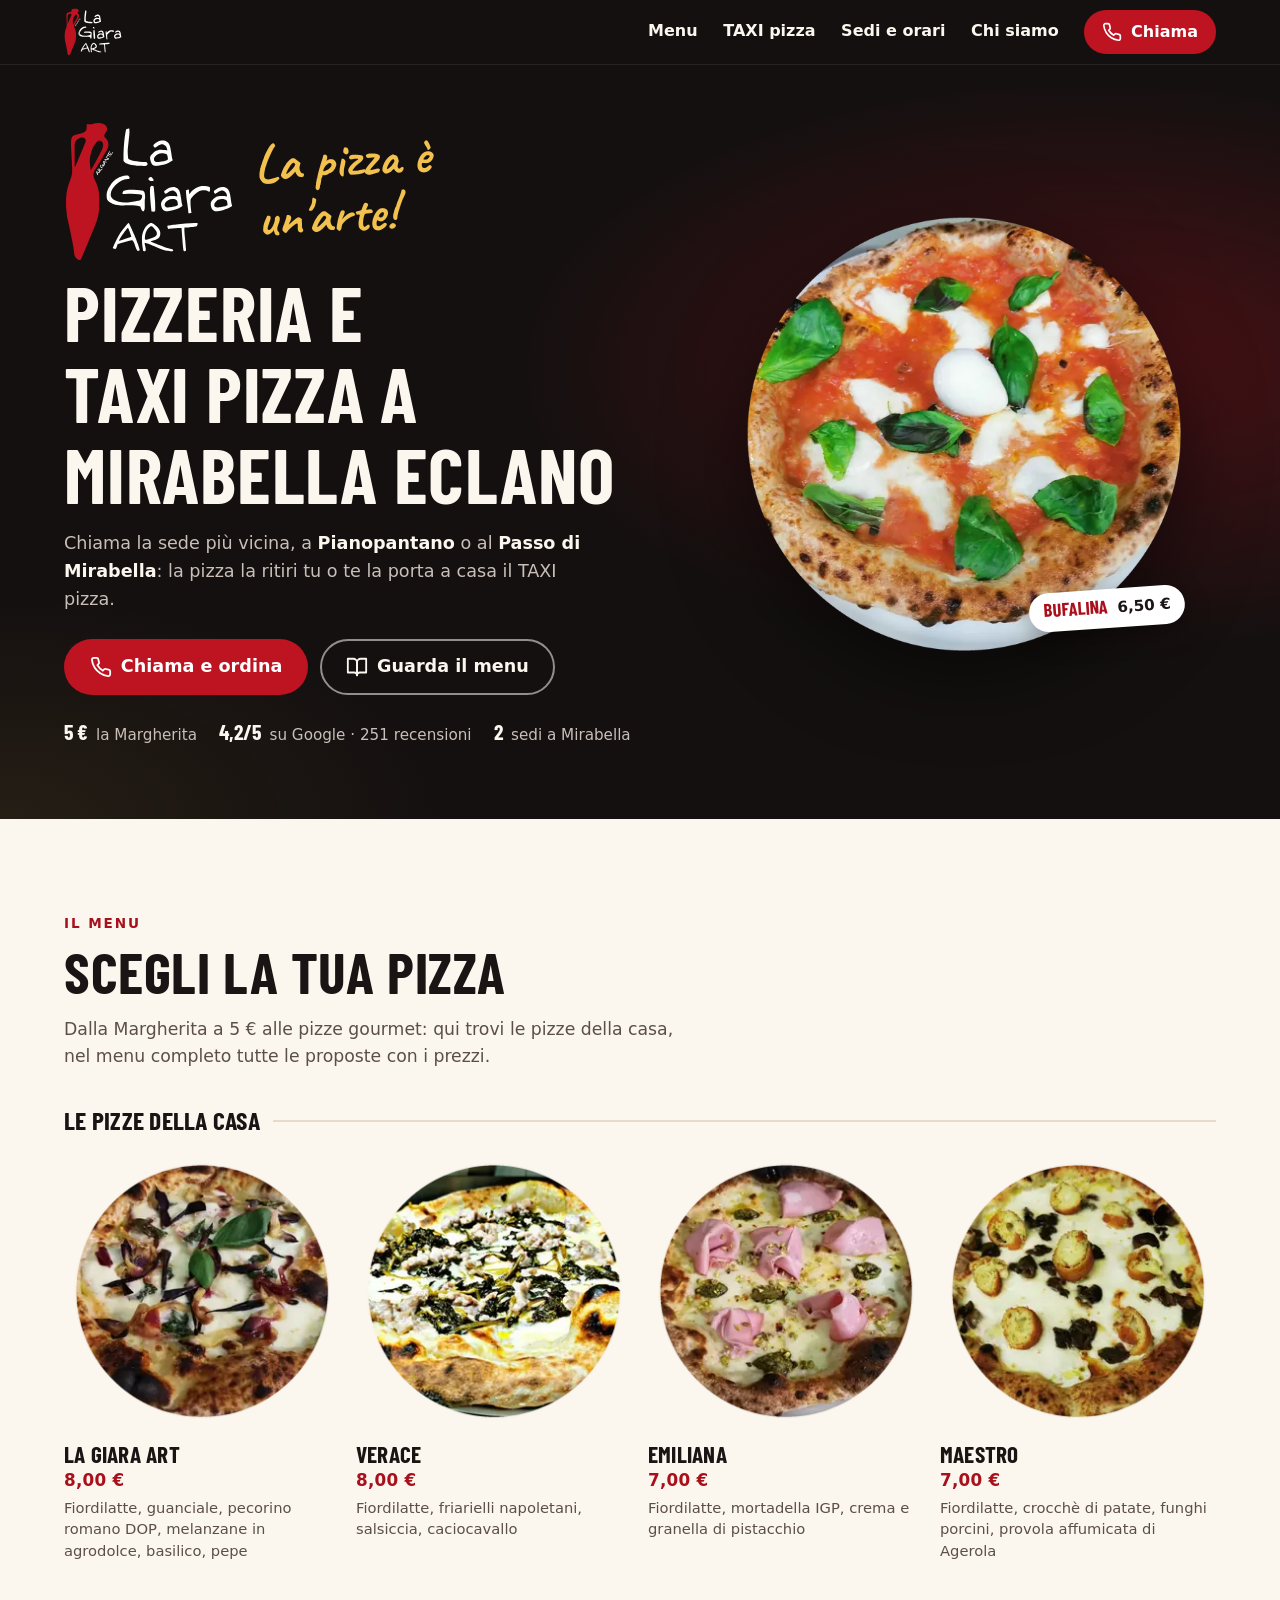
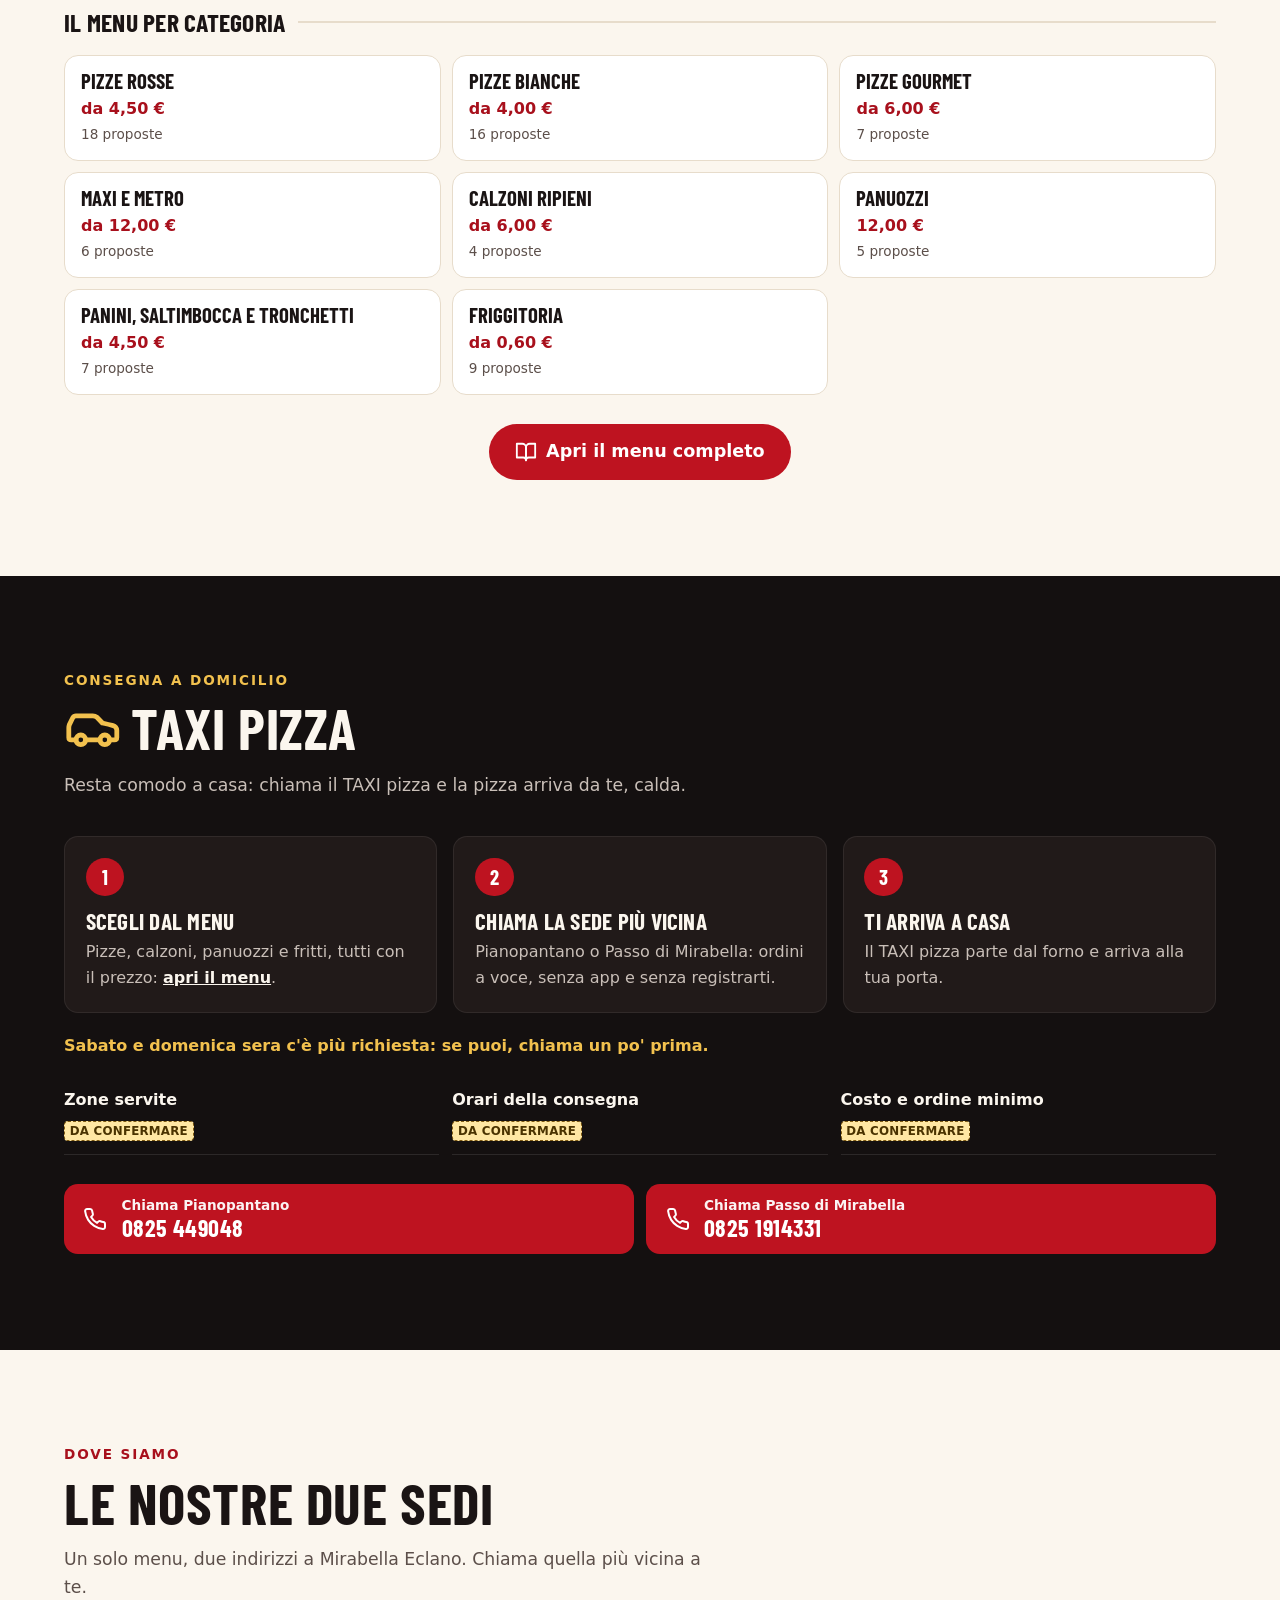
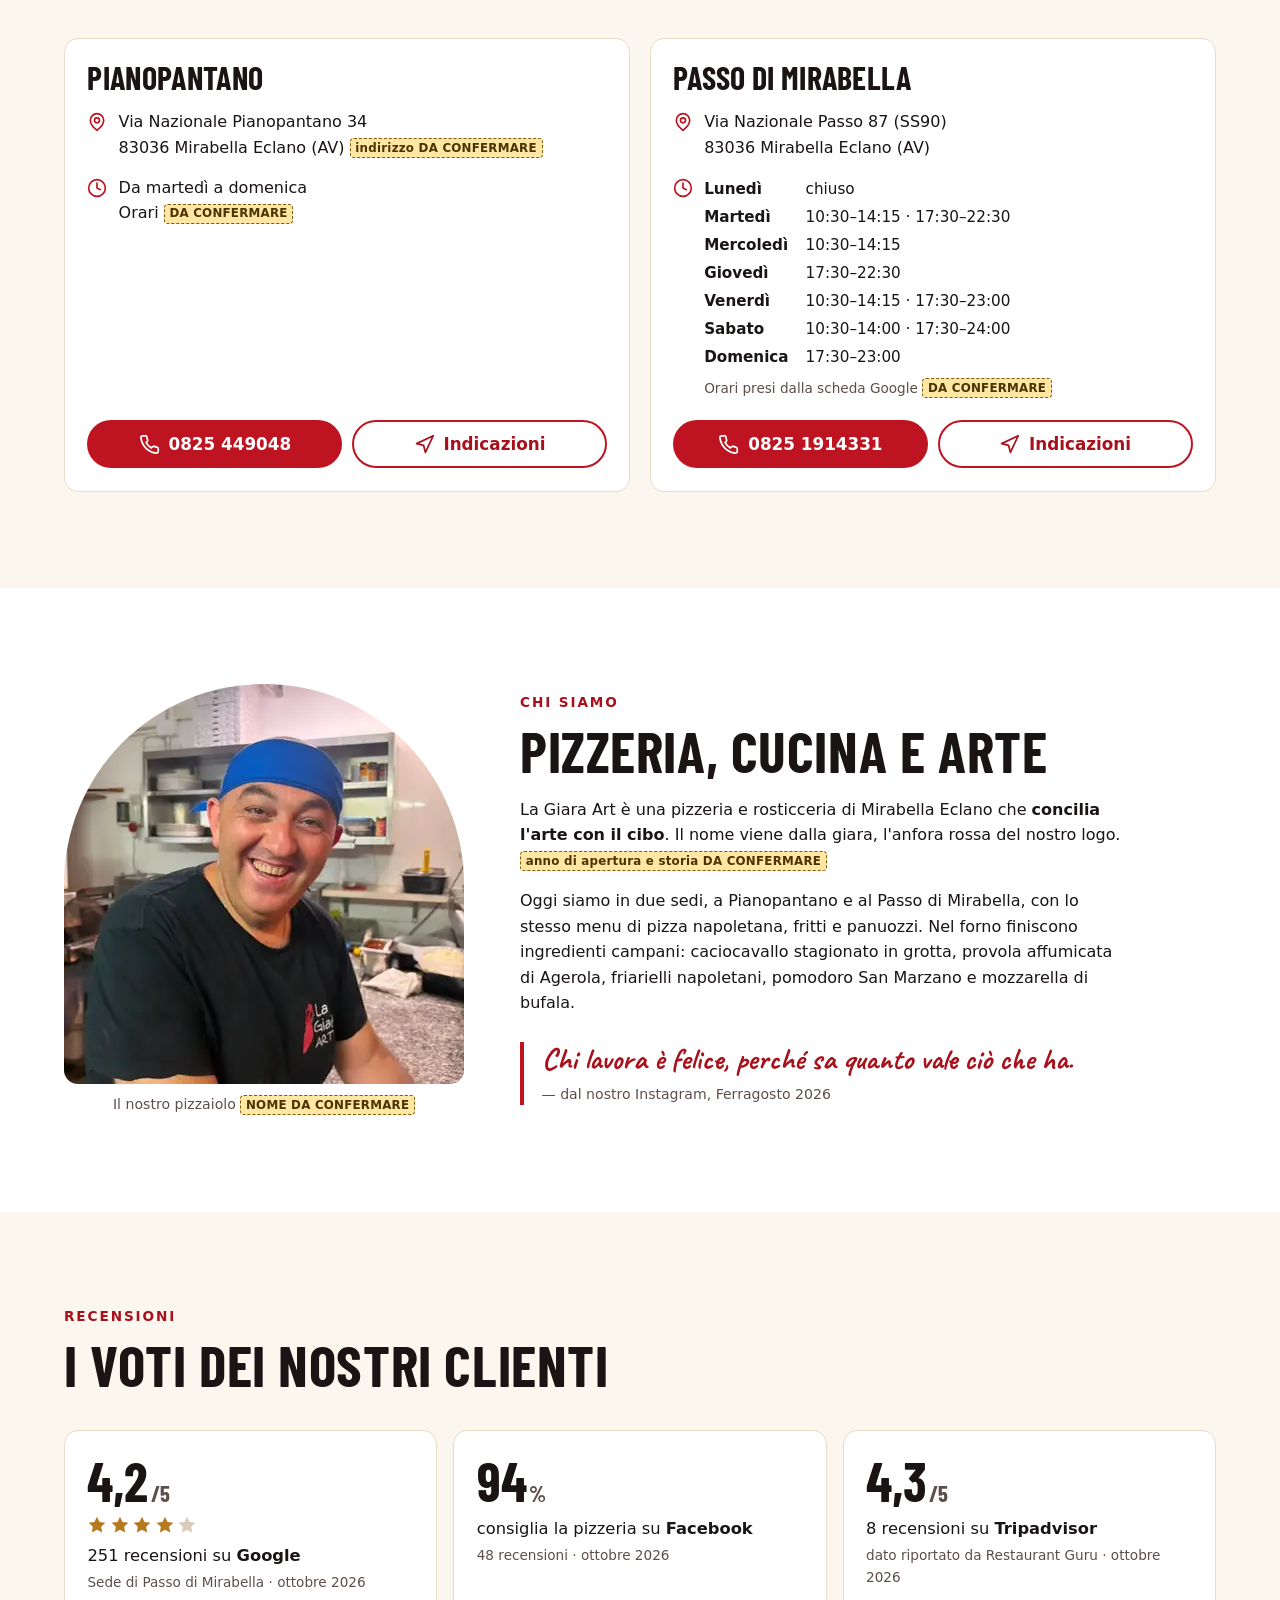
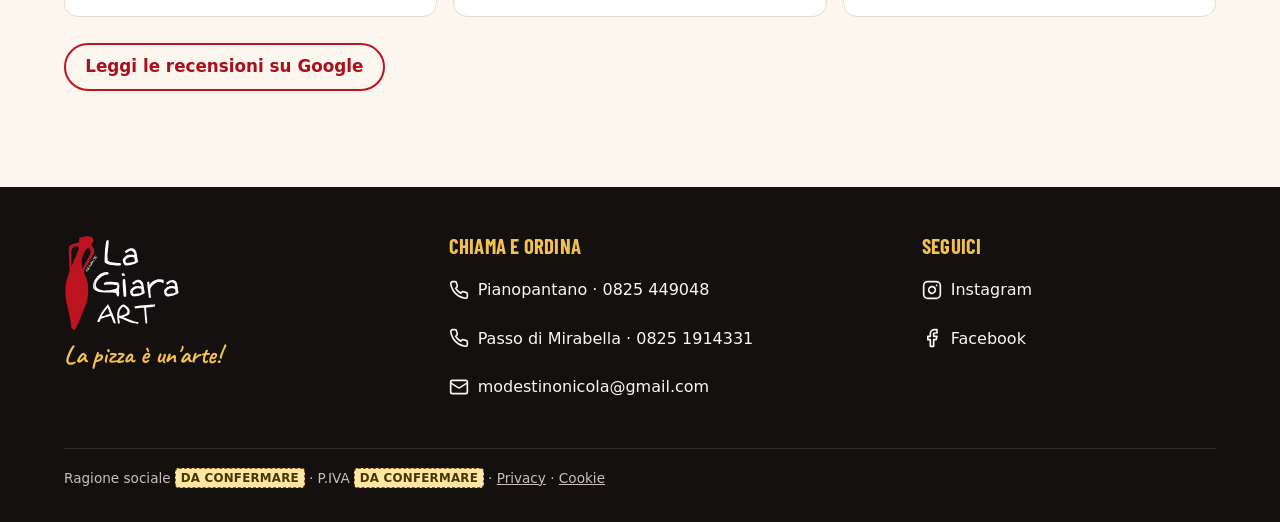
==== commit b42c6225: "Menu in pagina dedicata e revisione dei testi Co-Authored-By: Claude Opus 5.5 <noreply@anthropic.com" ====
--- a/index.html
+++ b/index.html
@@ -61,7 +61,7 @@
           "https://www.instagram.com/la_giara_art_pizzeria/",
           "https://www.facebook.com/pizzerialagiaraart"
         ],
-        "hasMenu": "https://www.lagiaraart.it/#menu",
+        "hasMenu": "https://www.lagiaraart.it/menu.html",
         "department": [
           { "@id": "https://www.lagiaraart.it/#pianopantano" },
           { "@id": "https://www.lagiaraart.it/#passo" }
@@ -75,7 +75,7 @@
         "telephone": "+390825449048",
         "servesCuisine": "Pizza",
         "priceRange": "€",
-        "hasMenu": "https://www.lagiaraart.it/#menu",
+        "hasMenu": "https://www.lagiaraart.it/menu.html",
         "address": {
           "@type": "PostalAddress",
           "streetAddress": "Via Nazionale Pianopantano 34",
@@ -93,7 +93,7 @@
         "telephone": "+3908251914331",
         "servesCuisine": "Pizza",
         "priceRange": "€",
-        "hasMenu": "https://www.lagiaraart.it/#menu",
+        "hasMenu": "https://www.lagiaraart.it/menu.html",
         "address": {
           "@type": "PostalAddress",
           "streetAddress": "Via Nazionale Passo 87 (SS90)",
@@ -103,8 +103,7 @@
           "addressCountry": "IT"
         },
         "geo": { "@type": "GeoCoordinates", "latitude": 41.0549209, "longitude": 15.0167925 }
-      },
-      {"@type":"Menu","name":"Menu La Giara Art","hasMenuSection":[{"@type":"MenuSection","name":"Pizze rosse","hasMenuItem":[{"@type":"MenuItem","name":"Margherita","description":"Pomodoro, fiordilatte, basilico, olio evo","offers":{"@type":"Offer","price":"5.00","priceCurrency":"EUR"}},{"@type":"MenuItem","name":"Marinara","offers":{"@type":"Offer","price":"4.50","priceCurrency":"EUR"}},{"@type":"MenuItem","name":"Napoletana","description":"Pomodoro, fiordilatte, alici, olive, olio evo","offers":{"@type":"Offer","price":"6.00","priceCurrency":"EUR"}},{"@type":"MenuItem","name":"Boscaiola","description":"Pomodoro, fiordilatte, funghi champignon freschi, funghi porcini, salame Napoli, olive nere","offers":{"@type":"Offer","price":"7.00","priceCurrency":"EUR"}},{"@type":"MenuItem","name":"Bufalina","description":"Pomodoro San Marzano, mozzarella di bufala, basilico, olio evo","offers":{"@type":"Offer","price":"6.50","priceCurrency":"EUR"}},{"@type":"MenuItem","name":"Cosacca","description":"Ricetta antica napoletana","offers":{"@type":"Offer","price":"5.50","priceCurrency":"EUR"}},{"@type":"MenuItem","name":"Capricciosa","offers":{"@type":"Offer","price":"7.50","priceCurrency":"EUR"}},{"@type":"MenuItem","name":"Deliziosa","offers":{"@type":"Offer","price":"7.00","priceCurrency":"EUR"}},{"@type":"MenuItem","name":"Diavola","offers":{"@type":"Offer","price":"6.50","priceCurrency":"EUR"}},{"@type":"MenuItem","name":"Parmigiana","offers":{"@type":"Offer","price":"7.00","priceCurrency":"EUR"}},{"@type":"MenuItem","name":"Porcini","offers":{"@type":"Offer","price":"6.50","priceCurrency":"EUR"}},{"@type":"MenuItem","name":"Salsiccia","offers":{"@type":"Offer","price":"6.50","priceCurrency":"EUR"}},{"@type":"MenuItem","name":"Salsiccia e patatine","offers":{"@type":"Offer","price":"7.50","priceCurrency":"EUR"}},{"@type":"MenuItem","name":"Tonno e cipolla","offers":{"@type":"Offer","price":"7.00","priceCurrency":"EUR"}},{"@type":"MenuItem","name":"Siciliana","offers":{"@type":"Offer","price":"7.00","priceCurrency":"EUR"}},{"@type":"MenuItem","name":"Diavola con friarielli","offers":{"@type":"Offer","price":"7.00","priceCurrency":"EUR"}},{"@type":"MenuItem","name":"Cotto e Funghi","offers":{"@type":"Offer","price":"6.50","priceCurrency":"EUR"}},{"@type":"MenuItem","name":"4 Stagioni","description":"Pomodoro, fiordilatte, salame, prosciutto cotto, carciofi, olive, funghi, olio evo","offers":{"@type":"Offer","price":"7.50","priceCurrency":"EUR"}}]},{"@type":"MenuSection","name":"Pizze bianche","hasMenuItem":[{"@type":"MenuItem","name":"Americana","offers":{"@type":"Offer","price":"6.50","priceCurrency":"EUR"}},{"@type":"MenuItem","name":"Doc con salsiccia","offers":{"@type":"Offer","price":"7.50","priceCurrency":"EUR"}},{"@type":"MenuItem","name":"Estiva","description":"Fiordilatte, prosciutto crudo nostrano, rucola, pomodorini, grana padano DOP, olio evo","offers":{"@type":"Offer","price":"7.50","priceCurrency":"EUR"}},{"@type":"MenuItem","name":"Friarielli e salsiccia","description":"Fiordilatte, salsiccia, friarielli napoletani, olio evo","offers":{"@type":"Offer","price":"7.00","priceCurrency":"EUR"}},{"@type":"MenuItem","name":"Maestro","description":"Fiordilatte, crocchè di patate, funghi porcini, provola affumicata di Agerola, olio evo","offers":{"@type":"Offer","price":"7.00","priceCurrency":"EUR"}},{"@type":"MenuItem","name":"4 Formaggi","description":"Fiordilatte, gorgonzola, emmental, grana DOP, olio evo","offers":{"@type":"Offer","price":"6.50","priceCurrency":"EUR"}},{"@type":"MenuItem","name":"Rucola e Grana","description":"Fiordilatte, rucola, grana DOP, olio evo","offers":{"@type":"Offer","price":"6.50","priceCurrency":"EUR"}},{"@type":"MenuItem","name":"Vegetariana","description":"Fiordilatte, melanzane, zucchine, peperoni, olio evo","offers":{"@type":"Offer","price":"6.50","priceCurrency":"EUR"}},{"@type":"MenuItem","name":"Mastunicola","description":"Formaggio, guanciale, basilico, pepe, olio evo","offers":{"@type":"Offer","price":"6.00","priceCurrency":"EUR"}},{"@type":"MenuItem","name":"Pancetta Provola Porcini","description":"Fiordilatte, funghi porcini, provola, pancetta","offers":{"@type":"Offer","price":"7.50","priceCurrency":"EUR"}},{"@type":"MenuItem","name":"Pizza Crocchè","description":"Fiordilatte, prosciutto cotto, crocchette di patate","offers":{"@type":"Offer","price":"7.00","priceCurrency":"EUR"}},{"@type":"MenuItem","name":"Patanè","description":"Fiordilatte, provola affumicata, patate al forno, salsiccia, olio evo","offers":{"@type":"Offer","price":"7.50","priceCurrency":"EUR"}},{"@type":"MenuItem","name":"Salsiccia Patatine","description":"Fiordilatte, salsiccia, patatine","offers":{"@type":"Offer","price":"7.50","priceCurrency":"EUR"}},{"@type":"MenuItem","name":"Focaccia","offers":{"@type":"Offer","price":"4.00","priceCurrency":"EUR"}},{"@type":"MenuItem","name":"Mimosa","description":"Fiordilatte, panna, prosciutto cotto, mais, olio evo","offers":{"@type":"Offer","price":"7.00","priceCurrency":"EUR"}},{"@type":"MenuItem","name":"Tonno e Cipolla","description":"Fiordilatte, tonno, cipolla, olio evo","offers":{"@type":"Offer","price":"7.00","priceCurrency":"EUR"}}]},{"@type":"MenuSection","name":"Pizze gourmet","hasMenuItem":[{"@type":"MenuItem","name":"La Giara Art","description":"Fiordilatte, guanciale, pecorino romano DOP, melanzane in agrodolce, basilico, pepe, olio evo","offers":{"@type":"Offer","price":"8.00","priceCurrency":"EUR"}},{"@type":"MenuItem","name":"Emiliana","description":"Fiordilatte, mortadella IGP, crema di pistacchio, granella di pistacchio, olio evo","offers":{"@type":"Offer","price":"7.00","priceCurrency":"EUR"}},{"@type":"MenuItem","name":"Dolomiti","description":"Fiordilatte, pesto di rucola, spek, noci, olio evo","offers":{"@type":"Offer","price":"8.00","priceCurrency":"EUR"}},{"@type":"MenuItem","name":"Verace","description":"Fiordilatte, friarielli napoletani, salsiccia, caciocavallo, olio evo","offers":{"@type":"Offer","price":"8.00","priceCurrency":"EUR"}},{"@type":"MenuItem","name":"Podolica","description":"Pomodoro, fiordilatte, caciocavallo stagionato in grotta, salsiccia, olio evo","offers":{"@type":"Offer","price":"7.50","priceCurrency":"EUR"}},{"@type":"MenuItem","name":"Scarpariello","description":"Pomodoro, pomodorini saltati in padella, formaggio, basilico, olio evo","offers":{"@type":"Offer","price":"6.00","priceCurrency":"EUR"}},{"@type":"MenuItem","name":"Pizza della settimana","offers":{"@type":"Offer","price":"8.00","priceCurrency":"EUR"}}]},{"@type":"MenuSection","name":"Maxi e metro","hasMenuItem":[{"@type":"MenuItem","name":"Maxi Margherita","description":"Pomodoro, fiordilatte, basilico, olio evo","offers":{"@type":"Offer","price":"12.00","priceCurrency":"EUR"}},{"@type":"MenuItem","name":"Maxi Mista","offers":{"@type":"Offer","price":"18.00","priceCurrency":"EUR"}},{"@type":"MenuItem","name":"Maxi 1/2 Margherita 1/2 Mista","description":"Misura 50×50 cm","offers":{"@type":"Offer","price":"15.00","priceCurrency":"EUR"}},{"@type":"MenuItem","name":"Metro Margherita","description":"Misura 35×75 cm","offers":{"@type":"Offer","price":"14.00","priceCurrency":"EUR"}},{"@type":"MenuItem","name":"Metro mista","description":"Misura 35×75 cm","offers":{"@type":"Offer","price":"19.00","priceCurrency":"EUR"}},{"@type":"MenuItem","name":"Metro 1/2 Margherita 1/2 mista","description":"Misura 35×75 cm","offers":{"@type":"Offer","price":"17.00","priceCurrency":"EUR"}}]},{"@type":"MenuSection","name":"Calzoni ripieni","hasMenuItem":[{"@type":"MenuItem","name":"Ripieno al forno tradizionale","offers":{"@type":"Offer","price":"7.50","priceCurrency":"EUR"}},{"@type":"MenuItem","name":"Ripieno alla scarola","offers":{"@type":"Offer","price":"7.50","priceCurrency":"EUR"}},{"@type":"MenuItem","name":"Ripieno napoletano","offers":{"@type":"Offer","price":"7.50","priceCurrency":"EUR"}},{"@type":"MenuItem","name":"Ripieno margherita","offers":{"@type":"Offer","price":"6.00","priceCurrency":"EUR"}}]},{"@type":"MenuSection","name":"Panuozzi","hasMenuItem":[{"@type":"MenuItem","name":"Americano","offers":{"@type":"Offer","price":"12.00","priceCurrency":"EUR"}},{"@type":"MenuItem","name":"Friarielli e salsiccia","offers":{"@type":"Offer","price":"12.00","priceCurrency":"EUR"}},{"@type":"MenuItem","name":"Estivo","offers":{"@type":"Offer","price":"12.00","priceCurrency":"EUR"}},{"@type":"MenuItem","name":"Vegetariano","offers":{"@type":"Offer","price":"12.00","priceCurrency":"EUR"}},{"@type":"MenuItem","name":"Pancetta","offers":{"@type":"Offer","price":"12.00","priceCurrency":"EUR"}}]},{"@type":"MenuSection","name":"Panini, saltimbocca e tronchetti","hasMenuItem":[{"@type":"MenuItem","name":"Wurstel e patatine","offers":{"@type":"Offer","price":"4.50","priceCurrency":"EUR"}},{"@type":"MenuItem","name":"Cotoletta e patatine","offers":{"@type":"Offer","price":"4.50","priceCurrency":"EUR"}},{"@type":"MenuItem","name":"Kebab","offers":{"@type":"Offer","price":"7.00","priceCurrency":"EUR"}},{"@type":"MenuItem","name":"Zola piccante","description":"Fiordilatte, salame piccante, gorgonzola, olio evo","offers":{"@type":"Offer","price":"6.00","priceCurrency":"EUR"}},{"@type":"MenuItem","name":"Montagna","description":"Fiordilatte, funghi porcini, spek, rucola, olio evo","offers":{"@type":"Offer","price":"6.00","priceCurrency":"EUR"}},{"@type":"MenuItem","name":"Vegetariano","offers":{"@type":"Offer","price":"6.00","priceCurrency":"EUR"}},{"@type":"MenuItem","name":"Tronchetto alla nutella","offers":{"@type":"Offer","price":"6.00","priceCurrency":"EUR"}}]},{"@type":"MenuSection","name":"Friggitoria","hasMenuItem":[{"@type":"MenuItem","name":"Patatine fritte piccola","offers":{"@type":"Offer","price":"2.50","priceCurrency":"EUR"}},{"@type":"MenuItem","name":"Wurstel e patatine","offers":{"@type":"Offer","price":"4.50","priceCurrency":"EUR"}},{"@type":"MenuItem","name":"Crocchè di Patate (al pezzo)","offers":{"@type":"Offer","price":"0.90","priceCurrency":"EUR"}},{"@type":"MenuItem","name":"Arancini di riso (al pezzo)","offers":{"@type":"Offer","price":"0.90","priceCurrency":"EUR"}},{"@type":"MenuItem","name":"Frittatina di spaghetti artigianale","offers":{"@type":"Offer","price":"2.50","priceCurrency":"EUR"}},{"@type":"MenuItem","name":"Mozzarella in carrozza artigianale","offers":{"@type":"Offer","price":"1.50","priceCurrency":"EUR"}},{"@type":"MenuItem","name":"Chele di granchio (al pezzo)","offers":{"@type":"Offer","price":"0.60","priceCurrency":"EUR"}},{"@type":"MenuItem","name":"Patatine Fritte grande","offers":{"@type":"Offer","price":"4.50","priceCurrency":"EUR"}},{"@type":"MenuItem","name":"Zeppoline","offers":{"@type":"Offer","price":"4.00","priceCurrency":"EUR"}}]},{"@type":"MenuSection","name":"Bibite e birre","hasMenuItem":[{"@type":"MenuItem","name":"Acqua minerale naturale cl.50","offers":{"@type":"Offer","price":"0.80","priceCurrency":"EUR"}},{"@type":"MenuItem","name":"Acqua minerale frizzante","offers":{"@type":"Offer","price":"0.80","priceCurrency":"EUR"}},{"@type":"MenuItem","name":"Coca cola, Coca cola zero, Pepsi, Fanta, Sprite, Chinotto","offers":{"@type":"Offer","price":"2.00","priceCurrency":"EUR"}},{"@type":"MenuItem","name":"Thè limone, Thè pesca, Lemon soda","offers":{"@type":"Offer","price":"2.00","priceCurrency":"EUR"}},{"@type":"MenuItem","name":"Coca cola, Fanta cl. 1,5","offers":{"@type":"Offer","price":"3.00","priceCurrency":"EUR"}},{"@type":"MenuItem","name":"Nastro azzurro cl. 33","offers":{"@type":"Offer","price":"2.00","priceCurrency":"EUR"}},{"@type":"MenuItem","name":"Peroni cl. 33","offers":{"@type":"Offer","price":"1.50","priceCurrency":"EUR"}},{"@type":"MenuItem","name":"Peroni Lemon cl. 33","offers":{"@type":"Offer","price":"2.00","priceCurrency":"EUR"}},{"@type":"MenuItem","name":"Heineken cl. 33","offers":{"@type":"Offer","price":"2.00","priceCurrency":"EUR"}},{"@type":"MenuItem","name":"Beck’s cl. 33","offers":{"@type":"Offer","price":"2.50","priceCurrency":"EUR"}},{"@type":"MenuItem","name":"Peroni cl. 66","offers":{"@type":"Offer","price":"3.00","priceCurrency":"EUR"}},{"@type":"MenuItem","name":"Nastro Azzurro cl. 66","offers":{"@type":"Offer","price":"3.00","priceCurrency":"EUR"}}]}]}
+      }
     ]
   }
   </script>
@@ -127,7 +126,7 @@
     <symbol id="i-qr" viewBox="0 0 24 24"><rect x="3" y="3" width="7" height="7" rx="1"/><rect x="14" y="3" width="7" height="7" rx="1"/><rect x="3" y="14" width="7" height="7" rx="1"/><path d="M14 14h3v3h-3zM20 14v.01M14 20h.01M17 20h4v-3"/></symbol>
   </svg>
 
-  <a class="skip" href="#menu">Vai al menu</a>
+  <a class="skip" href="#hero-title">Vai al contenuto</a>
 
   <header class="top">
     <div class="wrap top__in">
@@ -135,7 +134,7 @@
         <img src="img/logo-giara-light.svg" width="58" height="48" alt="La Giara Art">
       </a>
       <nav class="top__nav" aria-label="Sezioni">
-        <a href="#menu">Menu</a>
+        <a href="menu.html">Menu</a>
         <a href="#taxi">TAXI pizza</a>
         <a href="#sedi">Sedi e orari</a>
         <a href="#chi-siamo">Chi siamo</a>
@@ -156,18 +155,18 @@
             <p class="hero__claim">La pizza è un'arte!</p>
           </div>
           <h1 id="hero-title">Pizzeria e TAXI pizza a Mirabella Eclano</h1>
-          <p class="hero__lead">Pizza napoletana, friggitoria e panuozzi in due sedi, a <strong>Pianopantano</strong> e al <strong>Passo di Mirabella</strong>. Da asporto o a casa tua con il TAXI pizza.</p>
+          <p class="hero__lead">Chiama la sede più vicina, a <strong>Pianopantano</strong> o al <strong>Passo di Mirabella</strong>: la pizza la ritiri tu o te la porta a casa il TAXI pizza.</p>
           <div class="hero__cta">
             <a class="btn btn--red btn--lg" href="#sedi" data-call>
               <svg class="i" aria-hidden="true"><use href="#i-phone"/></svg>Chiama e ordina
             </a>
-            <a class="btn btn--ghost btn--lg" href="#menu">
+            <a class="btn btn--ghost btn--lg" href="menu.html">
               <svg class="i" aria-hidden="true"><use href="#i-book"/></svg>Guarda il menu
             </a>
           </div>
           <ul class="hero__facts">
             <li><strong>5 €</strong> la Margherita</li>
-            <li><strong>84</strong> voci nel menu</li>
+            <li><strong>4,2/5</strong> su Google · 251 recensioni</li>
             <li><strong>2</strong> sedi a Mirabella</li>
           </ul>
         </div>
@@ -182,13 +181,13 @@
       </div>
     </section>
 
-    <!-- 2. MENU -->
+    <!-- 2. MENU (vetrina: il menu completo è in menu.html) -->
     <section class="section menu" id="menu" aria-labelledby="menu-title">
       <div class="wrap">
         <header class="sec-head">
           <p class="eyebrow">Il menu</p>
           <h2 id="menu-title">Scegli la tua pizza</h2>
-          <p class="sec-head__lead">Prezzi aggiornati dal menu digitale della pizzeria. Lo stesso menu si apre dal <strong>QR al tavolo</strong> e funziona per asporto e consegna.</p>
+          <p class="sec-head__lead">Dalla Margherita a 5 € alle pizze gourmet: qui trovi le pizze della casa, nel menu completo tutte le proposte con i prezzi.</p>
         </header>
 
         <h3 class="menu__sub">Le pizze della casa</h3>
@@ -215,34 +214,20 @@
           </li>
         </ul>
 
-        <h3 class="menu__sub">Tutto il menu</h3>
-        <nav class="chips" aria-label="Categorie del menu">
-<a class="chip" href="#m-rosse">Pizze rosse</a>
-<a class="chip" href="#m-bianche">Pizze bianche</a>
-<a class="chip" href="#m-gourmet">Pizze gourmet</a>
-<a class="chip" href="#m-metro">Maxi e metro</a>
-<a class="chip" href="#m-calzoni">Calzoni ripieni</a>
-<a class="chip" href="#m-panuozzi">Panuozzi</a>
-<a class="chip" href="#m-panini">Panini</a>
-<a class="chip" href="#m-friggitoria">Friggitoria</a>
-<a class="chip" href="#m-bevande">Bibite e birre</a>
-        </nav>
-        <div class="menu__list">
-<details class="menu-cat" id="m-rosse" open><summary><h3>Pizze rosse</h3><span class="menu-cat__count">18</span><svg class="i menu-cat__chev" aria-hidden="true"><use href="#i-chev"/></svg></summary><ul class="dishes"><li class="dish"><div class="dish__row"><h4 class="dish__name">Margherita</h4><span class="dish__dots" aria-hidden="true"></span><span class="dish__price">5,00 €</span></div><p class="dish__desc">Pomodoro, fiordilatte, basilico, olio evo</p></li><li class="dish"><div class="dish__row"><h4 class="dish__name">Marinara</h4><span class="dish__dots" aria-hidden="true"></span><span class="dish__price">4,50 €</span></div></li><li class="dish"><div class="dish__row"><h4 class="dish__name">Napoletana</h4><span class="dish__dots" aria-hidden="true"></span><span class="dish__price">6,00 €</span></div><p class="dish__desc">Pomodoro, fiordilatte, alici, olive, olio evo</p></li><li class="dish"><div class="dish__row"><h4 class="dish__name">Boscaiola<sup>*</sup></h4><span class="dish__dots" aria-hidden="true"></span><span class="dish__price">7,00 €</span></div><p class="dish__desc">Pomodoro, fiordilatte, funghi champignon freschi, funghi porcini, salame Napoli, olive nere</p></li><li class="dish"><div class="dish__row"><h4 class="dish__name">Bufalina</h4><span class="dish__dots" aria-hidden="true"></span><span class="dish__price">6,50 €</span></div><p class="dish__desc">Pomodoro San Marzano, mozzarella di bufala, basilico, olio evo</p></li><li class="dish"><div class="dish__row"><h4 class="dish__name">Cosacca</h4><span class="dish__dots" aria-hidden="true"></span><span class="dish__price">5,50 €</span></div><p class="dish__desc">Ricetta antica napoletana</p></li><li class="dish"><div class="dish__row"><h4 class="dish__name">Capricciosa</h4><span class="dish__dots" aria-hidden="true"></span><span class="dish__price">7,50 €</span></div></li><li class="dish"><div class="dish__row"><h4 class="dish__name">Deliziosa</h4><span class="dish__dots" aria-hidden="true"></span><span class="dish__price">7,00 €</span></div></li><li class="dish"><div class="dish__row"><h4 class="dish__name">Diavola</h4><span class="dish__dots" aria-hidden="true"></span><span class="dish__price">6,50 €</span></div></li><li class="dish"><div class="dish__row"><h4 class="dish__name">Parmigiana</h4><span class="dish__dots" aria-hidden="true"></span><span class="dish__price">7,00 €</span></div></li><li class="dish"><div class="dish__row"><h4 class="dish__name">Porcini</h4><span class="dish__dots" aria-hidden="true"></span><span class="dish__price">6,50 €</span></div></li><li class="dish"><div class="dish__row"><h4 class="dish__name">Salsiccia</h4><span class="dish__dots" aria-hidden="true"></span><span class="dish__price">6,50 €</span></div></li><li class="dish"><div class="dish__row"><h4 class="dish__name">Salsiccia e patatine</h4><span class="dish__dots" aria-hidden="true"></span><span class="dish__price">7,50 €</span></div></li><li class="dish"><div class="dish__row"><h4 class="dish__name">Tonno e cipolla</h4><span class="dish__dots" aria-hidden="true"></span><span class="dish__price">7,00 €</span></div></li><li class="dish"><div class="dish__row"><h4 class="dish__name">Siciliana</h4><span class="dish__dots" aria-hidden="true"></span><span class="dish__price">7,00 €</span></div></li><li class="dish"><div class="dish__row"><h4 class="dish__name">Diavola con friarielli</h4><span class="dish__dots" aria-hidden="true"></span><span class="dish__price">7,00 €</span></div></li><li class="dish"><div class="dish__row"><h4 class="dish__name">Cotto e Funghi</h4><span class="dish__dots" aria-hidden="true"></span><span class="dish__price">6,50 €</span></div></li><li class="dish"><div class="dish__row"><h4 class="dish__name">4 Stagioni</h4><span class="dish__dots" aria-hidden="true"></span><span class="dish__price">7,50 €</span></div><p class="dish__desc">Pomodoro, fiordilatte, salame, prosciutto cotto, carciofi, olive, funghi, olio evo</p></li></ul></details>
-<details class="menu-cat" id="m-bianche"><summary><h3>Pizze bianche</h3><span class="menu-cat__count">16</span><svg class="i menu-cat__chev" aria-hidden="true"><use href="#i-chev"/></svg></summary><ul class="dishes"><li class="dish"><div class="dish__row"><h4 class="dish__name">Americana</h4><span class="dish__dots" aria-hidden="true"></span><span class="dish__price">6,50 €</span></div></li><li class="dish"><div class="dish__row"><h4 class="dish__name">Doc con salsiccia</h4><span class="dish__dots" aria-hidden="true"></span><span class="dish__price">7,50 €</span></div></li><li class="dish"><div class="dish__row"><h4 class="dish__name">Estiva</h4><span class="dish__dots" aria-hidden="true"></span><span class="dish__price">7,50 €</span></div><p class="dish__desc">Fiordilatte, prosciutto crudo nostrano, rucola, pomodorini, grana padano DOP, olio evo</p></li><li class="dish"><div class="dish__row"><h4 class="dish__name">Friarielli e salsiccia</h4><span class="dish__dots" aria-hidden="true"></span><span class="dish__price">7,00 €</span></div><p class="dish__desc">Fiordilatte, salsiccia, friarielli napoletani, olio evo</p></li><li class="dish"><div class="dish__row"><h4 class="dish__name">Maestro</h4><span class="dish__dots" aria-hidden="true"></span><span class="dish__price">7,00 €</span></div><p class="dish__desc">Fiordilatte, crocchè di patate, funghi porcini, provola affumicata di Agerola, olio evo</p></li><li class="dish"><div class="dish__row"><h4 class="dish__name">4 Formaggi</h4><span class="dish__dots" aria-hidden="true"></span><span class="dish__price">6,50 €</span></div><p class="dish__desc">Fiordilatte, gorgonzola, emmental, grana DOP, olio evo</p></li><li class="dish"><div class="dish__row"><h4 class="dish__name">Rucola e Grana</h4><span class="dish__dots" aria-hidden="true"></span><span class="dish__price">6,50 €</span></div><p class="dish__desc">Fiordilatte, rucola, grana DOP, olio evo</p></li><li class="dish"><div class="dish__row"><h4 class="dish__name">Vegetariana</h4><span class="dish__dots" aria-hidden="true"></span><span class="dish__price">6,50 €</span></div><p class="dish__desc">Fiordilatte, melanzane, zucchine, peperoni, olio evo</p></li><li class="dish"><div class="dish__row"><h4 class="dish__name">Mastunicola</h4><span class="dish__dots" aria-hidden="true"></span><span class="dish__price">6,00 €</span></div><p class="dish__desc">Formaggio, guanciale, basilico, pepe, olio evo</p></li><li class="dish"><div class="dish__row"><h4 class="dish__name">Pancetta Provola Porcini</h4><span class="dish__dots" aria-hidden="true"></span><span class="dish__price">7,50 €</span></div><p class="dish__desc">Fiordilatte, funghi porcini, provola, pancetta</p></li><li class="dish"><div class="dish__row"><h4 class="dish__name">Pizza Crocchè</h4><span class="dish__dots" aria-hidden="true"></span><span class="dish__price">7,00 €</span></div><p class="dish__desc">Fiordilatte, prosciutto cotto, crocchette di patate</p></li><li class="dish"><div class="dish__row"><h4 class="dish__name">Patanè</h4><span class="dish__dots" aria-hidden="true"></span><span class="dish__price">7,50 €</span></div><p class="dish__desc">Fiordilatte, provola affumicata, patate al forno, salsiccia, olio evo</p></li><li class="dish"><div class="dish__row"><h4 class="dish__name">Salsiccia Patatine</h4><span class="dish__dots" aria-hidden="true"></span><span class="dish__price">7,50 €</span></div><p class="dish__desc">Fiordilatte, salsiccia, patatine</p></li><li class="dish"><div class="dish__row"><h4 class="dish__name">Focaccia</h4><span class="dish__dots" aria-hidden="true"></span><span class="dish__price">4,00 €</span></div></li><li class="dish"><div class="dish__row"><h4 class="dish__name">Mimosa</h4><span class="dish__dots" aria-hidden="true"></span><span class="dish__price">7,00 €</span></div><p class="dish__desc">Fiordilatte, panna, prosciutto cotto, mais, olio evo</p></li><li class="dish"><div class="dish__row"><h4 class="dish__name">Tonno e Cipolla</h4><span class="dish__dots" aria-hidden="true"></span><span class="dish__price">7,00 €</span></div><p class="dish__desc">Fiordilatte, tonno, cipolla, olio evo</p></li></ul></details>
-<details class="menu-cat" id="m-gourmet"><summary><h3>Pizze gourmet</h3><span class="menu-cat__count">7</span><svg class="i menu-cat__chev" aria-hidden="true"><use href="#i-chev"/></svg></summary><ul class="dishes"><li class="dish"><div class="dish__row"><h4 class="dish__name">La Giara Art</h4><span class="dish__dots" aria-hidden="true"></span><span class="dish__price">8,00 €</span></div><p class="dish__desc">Fiordilatte, guanciale, pecorino romano DOP, melanzane in agrodolce, basilico, pepe, olio evo</p></li><li class="dish"><div class="dish__row"><h4 class="dish__name">Emiliana</h4><span class="dish__dots" aria-hidden="true"></span><span class="dish__price">7,00 €</span></div><p class="dish__desc">Fiordilatte, mortadella IGP, crema di pistacchio, granella di pistacchio, olio evo</p></li><li class="dish"><div class="dish__row"><h4 class="dish__name">Dolomiti</h4><span class="dish__dots" aria-hidden="true"></span><span class="dish__price">8,00 €</span></div><p class="dish__desc">Fiordilatte, pesto di rucola, spek, noci, olio evo</p></li><li class="dish"><div class="dish__row"><h4 class="dish__name">Verace</h4><span class="dish__dots" aria-hidden="true"></span><span class="dish__price">8,00 €</span></div><p class="dish__desc">Fiordilatte, friarielli napoletani, salsiccia, caciocavallo, olio evo</p></li><li class="dish"><div class="dish__row"><h4 class="dish__name">Podolica</h4><span class="dish__dots" aria-hidden="true"></span><span class="dish__price">7,50 €</span></div><p class="dish__desc">Pomodoro, fiordilatte, caciocavallo stagionato in grotta, salsiccia, olio evo</p></li><li class="dish"><div class="dish__row"><h4 class="dish__name">Scarpariello</h4><span class="dish__dots" aria-hidden="true"></span><span class="dish__price">6,00 €</span></div><p class="dish__desc">Pomodoro, pomodorini saltati in padella, formaggio, basilico, olio evo</p></li><li class="dish"><div class="dish__row"><h4 class="dish__name">Pizza della settimana</h4><span class="dish__dots" aria-hidden="true"></span><span class="dish__price">8,00 €</span></div></li></ul></details>
-<details class="menu-cat" id="m-metro"><summary><h3>Maxi e metro</h3><span class="menu-cat__count">6</span><svg class="i menu-cat__chev" aria-hidden="true"><use href="#i-chev"/></svg></summary><p class="menu-cat__note">Maxi 50×50 cm · Metro 35×75 cm</p><ul class="dishes"><li class="dish"><div class="dish__row"><h4 class="dish__name">Maxi Margherita</h4><span class="dish__dots" aria-hidden="true"></span><span class="dish__price">12,00 €</span></div><p class="dish__desc">Pomodoro, fiordilatte, basilico, olio evo</p></li><li class="dish"><div class="dish__row"><h4 class="dish__name">Maxi Mista</h4><span class="dish__dots" aria-hidden="true"></span><span class="dish__price">18,00 €</span></div></li><li class="dish"><div class="dish__row"><h4 class="dish__name">Maxi 1/2 Margherita 1/2 Mista</h4><span class="dish__dots" aria-hidden="true"></span><span class="dish__price">15,00 €</span></div><p class="dish__desc">Misura 50×50 cm</p></li><li class="dish"><div class="dish__row"><h4 class="dish__name">Metro Margherita</h4><span class="dish__dots" aria-hidden="true"></span><span class="dish__price">14,00 €</span></div><p class="dish__desc">Misura 35×75 cm</p></li><li class="dish"><div class="dish__row"><h4 class="dish__name">Metro mista</h4><span class="dish__dots" aria-hidden="true"></span><span class="dish__price">19,00 €</span></div><p class="dish__desc">Misura 35×75 cm</p></li><li class="dish"><div class="dish__row"><h4 class="dish__name">Metro 1/2 Margherita 1/2 mista</h4><span class="dish__dots" aria-hidden="true"></span><span class="dish__price">17,00 €</span></div><p class="dish__desc">Misura 35×75 cm</p></li></ul></details>
-<details class="menu-cat" id="m-calzoni"><summary><h3>Calzoni ripieni</h3><span class="menu-cat__count">4</span><svg class="i menu-cat__chev" aria-hidden="true"><use href="#i-chev"/></svg></summary><ul class="dishes"><li class="dish"><div class="dish__row"><h4 class="dish__name">Ripieno al forno tradizionale</h4><span class="dish__dots" aria-hidden="true"></span><span class="dish__price">7,50 €</span></div></li><li class="dish"><div class="dish__row"><h4 class="dish__name">Ripieno alla scarola</h4><span class="dish__dots" aria-hidden="true"></span><span class="dish__price">7,50 €</span></div></li><li class="dish"><div class="dish__row"><h4 class="dish__name">Ripieno napoletano</h4><span class="dish__dots" aria-hidden="true"></span><span class="dish__price">7,50 €</span></div></li><li class="dish"><div class="dish__row"><h4 class="dish__name">Ripieno margherita</h4><span class="dish__dots" aria-hidden="true"></span><span class="dish__price">6,00 €</span></div></li></ul></details>
-<details class="menu-cat" id="m-panuozzi"><summary><h3>Panuozzi</h3><span class="menu-cat__count">5</span><svg class="i menu-cat__chev" aria-hidden="true"><use href="#i-chev"/></svg></summary><ul class="dishes"><li class="dish"><div class="dish__row"><h4 class="dish__name">Americano</h4><span class="dish__dots" aria-hidden="true"></span><span class="dish__price">12,00 €</span></div></li><li class="dish"><div class="dish__row"><h4 class="dish__name">Friarielli e salsiccia</h4><span class="dish__dots" aria-hidden="true"></span><span class="dish__price">12,00 €</span></div></li><li class="dish"><div class="dish__row"><h4 class="dish__name">Estivo</h4><span class="dish__dots" aria-hidden="true"></span><span class="dish__price">12,00 €</span></div></li><li class="dish"><div class="dish__row"><h4 class="dish__name">Vegetariano</h4><span class="dish__dots" aria-hidden="true"></span><span class="dish__price">12,00 €</span></div></li><li class="dish"><div class="dish__row"><h4 class="dish__name">Pancetta</h4><span class="dish__dots" aria-hidden="true"></span><span class="dish__price">12,00 €</span></div></li></ul></details>
-<details class="menu-cat" id="m-panini"><summary><h3>Panini, saltimbocca e tronchetti</h3><span class="menu-cat__count">7</span><svg class="i menu-cat__chev" aria-hidden="true"><use href="#i-chev"/></svg></summary><ul class="dishes"><li class="dish"><div class="dish__row"><h4 class="dish__name">Wurstel e patatine</h4><span class="dish__dots" aria-hidden="true"></span><span class="dish__price">4,50 €</span></div></li><li class="dish"><div class="dish__row"><h4 class="dish__name">Cotoletta e patatine</h4><span class="dish__dots" aria-hidden="true"></span><span class="dish__price">4,50 €</span></div></li><li class="dish"><div class="dish__row"><h4 class="dish__name">Kebab</h4><span class="dish__dots" aria-hidden="true"></span><span class="dish__price">7,00 €</span></div></li><li class="dish"><div class="dish__row"><h4 class="dish__name">Zola piccante</h4><span class="dish__dots" aria-hidden="true"></span><span class="dish__price">6,00 €</span></div><p class="dish__desc">Fiordilatte, salame piccante, gorgonzola, olio evo</p></li><li class="dish"><div class="dish__row"><h4 class="dish__name">Montagna</h4><span class="dish__dots" aria-hidden="true"></span><span class="dish__price">6,00 €</span></div><p class="dish__desc">Fiordilatte, funghi porcini, spek, rucola, olio evo</p></li><li class="dish"><div class="dish__row"><h4 class="dish__name">Vegetariano</h4><span class="dish__dots" aria-hidden="true"></span><span class="dish__price">6,00 €</span></div></li><li class="dish"><div class="dish__row"><h4 class="dish__name">Tronchetto alla nutella</h4><span class="dish__dots" aria-hidden="true"></span><span class="dish__price">6,00 €</span></div></li></ul></details>
-<details class="menu-cat" id="m-friggitoria"><summary><h3>Friggitoria</h3><span class="menu-cat__count">9</span><svg class="i menu-cat__chev" aria-hidden="true"><use href="#i-chev"/></svg></summary><ul class="dishes"><li class="dish"><div class="dish__row"><h4 class="dish__name">Patatine fritte piccola</h4><span class="dish__dots" aria-hidden="true"></span><span class="dish__price">2,50 €</span></div></li><li class="dish"><div class="dish__row"><h4 class="dish__name">Wurstel e patatine</h4><span class="dish__dots" aria-hidden="true"></span><span class="dish__price">4,50 €</span></div></li><li class="dish"><div class="dish__row"><h4 class="dish__name">Crocchè di Patate (al pezzo)</h4><span class="dish__dots" aria-hidden="true"></span><span class="dish__price">0,90 €</span></div></li><li class="dish"><div class="dish__row"><h4 class="dish__name">Arancini di riso (al pezzo)</h4><span class="dish__dots" aria-hidden="true"></span><span class="dish__price">0,90 €</span></div></li><li class="dish"><div class="dish__row"><h4 class="dish__name">Frittatina di spaghetti artigianale</h4><span class="dish__dots" aria-hidden="true"></span><span class="dish__price">2,50 €</span></div></li><li class="dish"><div class="dish__row"><h4 class="dish__name">Mozzarella in carrozza artigianale</h4><span class="dish__dots" aria-hidden="true"></span><span class="dish__price">1,50 €</span></div></li><li class="dish"><div class="dish__row"><h4 class="dish__name">Chele di granchio (al pezzo)</h4><span class="dish__dots" aria-hidden="true"></span><span class="dish__price">0,60 €</span></div></li><li class="dish"><div class="dish__row"><h4 class="dish__name">Patatine Fritte grande</h4><span class="dish__dots" aria-hidden="true"></span><span class="dish__price">4,50 €</span></div></li><li class="dish"><div class="dish__row"><h4 class="dish__name">Zeppoline</h4><span class="dish__dots" aria-hidden="true"></span><span class="dish__price">4,00 €</span></div></li></ul></details>
-<details class="menu-cat" id="m-bevande"><summary><h3>Bibite e birre</h3><span class="menu-cat__count">12</span><svg class="i menu-cat__chev" aria-hidden="true"><use href="#i-chev"/></svg></summary><ul class="dishes"><li class="dish"><div class="dish__row"><h4 class="dish__name">Acqua minerale naturale cl.50</h4><span class="dish__dots" aria-hidden="true"></span><span class="dish__price">0,80 €</span></div></li><li class="dish"><div class="dish__row"><h4 class="dish__name">Acqua minerale frizzante</h4><span class="dish__dots" aria-hidden="true"></span><span class="dish__price">0,80 €</span></div></li><li class="dish"><div class="dish__row"><h4 class="dish__name">Coca cola, Coca cola zero, Pepsi, Fanta, Sprite, Chinotto</h4><span class="dish__dots" aria-hidden="true"></span><span class="dish__price">2,00 €</span></div></li><li class="dish"><div class="dish__row"><h4 class="dish__name">Thè limone, Thè pesca, Lemon soda</h4><span class="dish__dots" aria-hidden="true"></span><span class="dish__price">2,00 €</span></div></li><li class="dish"><div class="dish__row"><h4 class="dish__name">Coca cola, Fanta cl. 1,5</h4><span class="dish__dots" aria-hidden="true"></span><span class="dish__price">3,00 €</span></div></li><li class="dish"><div class="dish__row"><h4 class="dish__name">Nastro azzurro cl. 33</h4><span class="dish__dots" aria-hidden="true"></span><span class="dish__price">2,00 €</span></div></li><li class="dish"><div class="dish__row"><h4 class="dish__name">Peroni cl. 33</h4><span class="dish__dots" aria-hidden="true"></span><span class="dish__price">1,50 €</span></div></li><li class="dish"><div class="dish__row"><h4 class="dish__name">Peroni Lemon cl. 33</h4><span class="dish__dots" aria-hidden="true"></span><span class="dish__price">2,00 €</span></div></li><li class="dish"><div class="dish__row"><h4 class="dish__name">Heineken cl. 33</h4><span class="dish__dots" aria-hidden="true"></span><span class="dish__price">2,00 €</span></div></li><li class="dish"><div class="dish__row"><h4 class="dish__name">Beck’s cl. 33</h4><span class="dish__dots" aria-hidden="true"></span><span class="dish__price">2,50 €</span></div></li><li class="dish"><div class="dish__row"><h4 class="dish__name">Peroni cl. 66</h4><span class="dish__dots" aria-hidden="true"></span><span class="dish__price">3,00 €</span></div></li><li class="dish"><div class="dish__row"><h4 class="dish__name">Nastro Azzurro cl. 66</h4><span class="dish__dots" aria-hidden="true"></span><span class="dish__price">3,00 €</span></div></li></ul></details>
-        </div>
-        <div class="menu__notes">
-          <p><svg class="i" aria-hidden="true"><use href="#i-qr"/></svg>Al tavolo? Inquadra il QR: si apre direttamente questa pagina, alla voce Menu.</p>
-          <p>Per alcune pizze il menu attuale non riporta gli ingredienti: <span class="tbc">DA CONFERMARE</span> · Significato dell'asterisco sulla Boscaiola: <span class="tbc">DA CONFERMARE</span></p>
-          <p>Allergeni: chiedi al personale al momento dell'ordine. <span class="tbc">elenco allergeni DA CONFERMARE</span></p>
-        </div>
+        <h3 class="menu__sub">Il menu per categoria</h3>
+        <ul class="cats">
+          <li><a class="cat" href="menu.html#m-rosse"><span class="cat__name">Pizze rosse</span><span class="cat__price">da 4,50 €</span><span class="cat__n">18 proposte</span></a></li>
+          <li><a class="cat" href="menu.html#m-bianche"><span class="cat__name">Pizze bianche</span><span class="cat__price">da 4,00 €</span><span class="cat__n">16 proposte</span></a></li>
+          <li><a class="cat" href="menu.html#m-gourmet"><span class="cat__name">Pizze gourmet</span><span class="cat__price">da 6,00 €</span><span class="cat__n">7 proposte</span></a></li>
+          <li><a class="cat" href="menu.html#m-metro"><span class="cat__name">Maxi e metro</span><span class="cat__price">da 12,00 €</span><span class="cat__n">6 proposte</span></a></li>
+          <li><a class="cat" href="menu.html#m-calzoni"><span class="cat__name">Calzoni ripieni</span><span class="cat__price">da 6,00 €</span><span class="cat__n">4 proposte</span></a></li>
+          <li><a class="cat" href="menu.html#m-panuozzi"><span class="cat__name">Panuozzi</span><span class="cat__price">12,00 €</span><span class="cat__n">5 proposte</span></a></li>
+          <li><a class="cat" href="menu.html#m-panini"><span class="cat__name">Panini, saltimbocca e tronchetti</span><span class="cat__price">da 4,50 €</span><span class="cat__n">7 proposte</span></a></li>
+          <li><a class="cat" href="menu.html#m-friggitoria"><span class="cat__name">Friggitoria</span><span class="cat__price">da 0,60 €</span><span class="cat__n">9 proposte</span></a></li>
+        </ul>
+        <p class="menu__more">
+          <a class="btn btn--red btn--lg" href="menu.html"><svg class="i" aria-hidden="true"><use href="#i-book"/></svg>Apri il menu completo</a>
+        </p>
       </div>
     </section>
 
@@ -255,10 +240,11 @@
           <p class="sec-head__lead">Resta comodo a casa: chiama il TAXI pizza e la pizza arriva da te, calda.</p>
         </header>
         <ol class="steps">
-          <li><span class="steps__n">1</span><h3>Scegli dal menu</h3><p>Pizze, calzoni, panuozzi, fritti e bibite: tutto con il prezzo accanto.</p></li>
-          <li><span class="steps__n">2</span><h3>Chiama la sede più vicina</h3><p>Pianopantano o Passo di Mirabella: ordini a voce in un minuto.</p></li>
+          <li><span class="steps__n">1</span><h3>Scegli dal menu</h3><p>Pizze, calzoni, panuozzi e fritti, tutti con il prezzo: <a href="menu.html">apri il menu</a>.</p></li>
+          <li><span class="steps__n">2</span><h3>Chiama la sede più vicina</h3><p>Pianopantano o Passo di Mirabella: ordini a voce, senza app e senza registrarti.</p></li>
           <li><span class="steps__n">3</span><h3>Ti arriva a casa</h3><p>Il TAXI pizza parte dal forno e arriva alla tua porta.</p></li>
         </ol>
+        <p class="taxi__tip">Sabato e domenica sera c'è più richiesta: se puoi, chiama un po' prima.</p>
         <dl class="taxi__info">
           <div><dt>Zone servite</dt><dd><span class="tbc">DA CONFERMARE</span></dd></div>
           <div><dt>Orari della consegna</dt><dd><span class="tbc">DA CONFERMARE</span></dd></div>
@@ -349,7 +335,7 @@
       <div class="wrap">
         <header class="sec-head">
           <p class="eyebrow">Recensioni</p>
-          <h2 id="rev-title">Cosa dicono di noi</h2>
+          <h2 id="rev-title">I voti dei nostri clienti</h2>
         </header>
         <ul class="scores">
           <li class="score">
@@ -437,15 +423,6 @@
     if ('IntersectionObserver' in window) {
       new IntersectionObserver(function (en) { topbar.classList.toggle('top--logo', !en[0].isIntersecting); }, { rootMargin: '-64px 0px 0px 0px' }).observe(document.querySelector('.hero__logo'));
     } else { topbar.classList.add('top--logo'); }
-    // Menu: il chip apre la categoria scelta
-    document.querySelectorAll('.chip').forEach(function (c) {
-      c.addEventListener('click', function () {
-        var d = document.querySelector(c.getAttribute('href'));
-        if (d) d.open = true;
-      });
-    });
-    if (matchMedia('(min-width: 900px)').matches) document.querySelectorAll('#m-rosse, #m-bianche, #m-gourmet, #m-metro').forEach(function (d) { d.open = true; });
-    if (location.hash.indexOf('#m-') === 0) { var d = document.querySelector(location.hash); if (d) d.open = true; }
   </script>
 </body>
 </html>
--- a/style.css
+++ b/style.css
@@ -160,22 +160,41 @@
 .sig h4 span { display: block; font: 700 1.05rem/1.4 var(--f-body); color: var(--red-dark); margin-top: .15rem; }
 .sig p { font-size: .92rem; color: var(--muted); margin-top: .3rem; line-height: 1.45; }
 
-.chips { display: flex; gap: .5rem; overflow-x: auto; padding: .2rem .1rem 1rem; margin-bottom: .5rem; scrollbar-width: thin; }
+/* Home: vetrina categorie */
+.cats { display: grid; grid-template-columns: repeat(2, 1fr); gap: .7rem; }
+.cat {
+  display: flex; flex-direction: column; gap: .15rem; height: 100%; min-height: 96px; padding: .9rem 1rem;
+  background: var(--paper); border: 1px solid var(--line); border-radius: var(--radius); text-decoration: none;
+  transition: border-color .2s, transform .15s;
+}
+.cat:hover { border-color: var(--red); }
+.cat:active { transform: scale(.98); }
+.cat__name { font: 700 1.3rem/1.1 var(--f-head); text-transform: uppercase; }
+.cat__price { font-weight: 700; color: var(--red-dark); }
+.cat__n { font-size: .85rem; color: var(--muted); }
+.menu__more { margin-top: 1.8rem; text-align: center; }
+
+/* Pagina menu */
+.menu-hero { background: var(--night); color: var(--on-night); padding-block: 2.2rem 2.4rem; }
+.menu-hero .eyebrow { color: var(--crust); }
+.menu-hero h1 { font-size: clamp(3rem, 12vw, 4.8rem); text-transform: uppercase; }
+.menu-hero__lead { margin-top: .6rem; color: var(--muted-on-night); max-width: 38rem; font-size: 1.05rem; }
+.menu-hero .menu-hero__call { display: none; margin-top: 1.4rem; max-width: 40rem; }
+.chips--bar { position: sticky; top: 64px; z-index: 10; background: var(--cream); border-bottom: 1px solid var(--line); }
+.chips__in { display: flex; gap: .5rem; overflow-x: auto; padding-block: .7rem; scrollbar-width: none; }
+.chips__in::-webkit-scrollbar { display: none; }
 .chip {
   flex: none; display: inline-flex; align-items: center; min-height: 44px; padding: .45rem 1rem;
   border: 2px solid var(--ink); border-radius: 999px; text-decoration: none; font-weight: 600; font-size: .95rem; white-space: nowrap;
   transition: background-color .2s, color .2s;
 }
 .chip:hover { background: var(--ink); color: var(--cream); }
-
-.menu__list { display: grid; gap: .8rem; align-items: start; }
-.menu-cat { background: var(--paper); border: 1px solid var(--line); border-radius: var(--radius); scroll-margin-top: 80px; }
-.menu-cat summary { display: flex; align-items: center; gap: .7rem; min-height: 60px; padding: .8rem 1.1rem; cursor: pointer; list-style: none; }
-.menu-cat summary::-webkit-details-marker { display: none; }
-.menu-cat summary h3 { font-size: 1.55rem; text-transform: uppercase; }
+.menu-page { padding-top: 1.6rem; }
+.menu__list { display: grid; gap: 1rem; align-items: start; }
+.menu-cat { background: var(--paper); border: 1px solid var(--line); border-radius: var(--radius); scroll-margin-top: 72px; }
+.menu-cat__head { display: flex; align-items: center; gap: .7rem; padding: 1rem 1.1rem .4rem; }
+.menu-cat__head h2 { font-size: 1.7rem; text-transform: uppercase; }
 .menu-cat__count { font-size: .8rem; font-weight: 700; color: var(--muted); background: var(--cream); border-radius: 999px; padding: .1rem .55rem; }
-.menu-cat__chev { margin-left: auto; transition: transform .2s; }
-.menu-cat[open] .menu-cat__chev { transform: rotate(180deg); }
 .menu-cat__note { padding: 0 1.1rem .4rem; color: var(--muted); font-size: .92rem; }
 .dishes { padding: 0 1.1rem 1rem; }
 .dish { padding: .7rem 0; border-top: 1px dashed var(--line); }
@@ -198,6 +217,8 @@
 .steps__n { display: inline-grid; place-items: center; width: 2.4rem; height: 2.4rem; border-radius: 50%; background: var(--red); color: #fff; font: 700 1.3rem/1 var(--f-head); margin-bottom: .8rem; }
 .steps h3 { font-size: 1.45rem; text-transform: uppercase; }
 .steps p { color: var(--muted-on-night); margin-top: .35rem; }
+.steps a { color: var(--on-night); font-weight: 700; }
+.taxi__tip { margin-top: 1.2rem; color: var(--crust); font-weight: 600; }
 .taxi__info { display: grid; gap: .8rem; margin: 1.8rem 0; }
 .taxi__info div { display: flex; justify-content: space-between; gap: 1rem; align-items: center; border-bottom: 1px solid rgba(255, 255, 255, .1); padding-bottom: .7rem; }
 .taxi__info dt { font-weight: 600; }
@@ -285,6 +306,8 @@
 /* Tablet e desktop */
 @media (min-width: 600px) {
   .signature { grid-template-columns: repeat(4, 1fr); }
+  .cats { grid-template-columns: repeat(3, 1fr); }
+  .menu-hero .menu-hero__call { display: grid; }
   .steps, .scores { grid-template-columns: repeat(3, 1fr); }
   .callpair { grid-template-columns: 1fr 1fr; }
   .taxi__info { grid-template-columns: repeat(3, 1fr); }
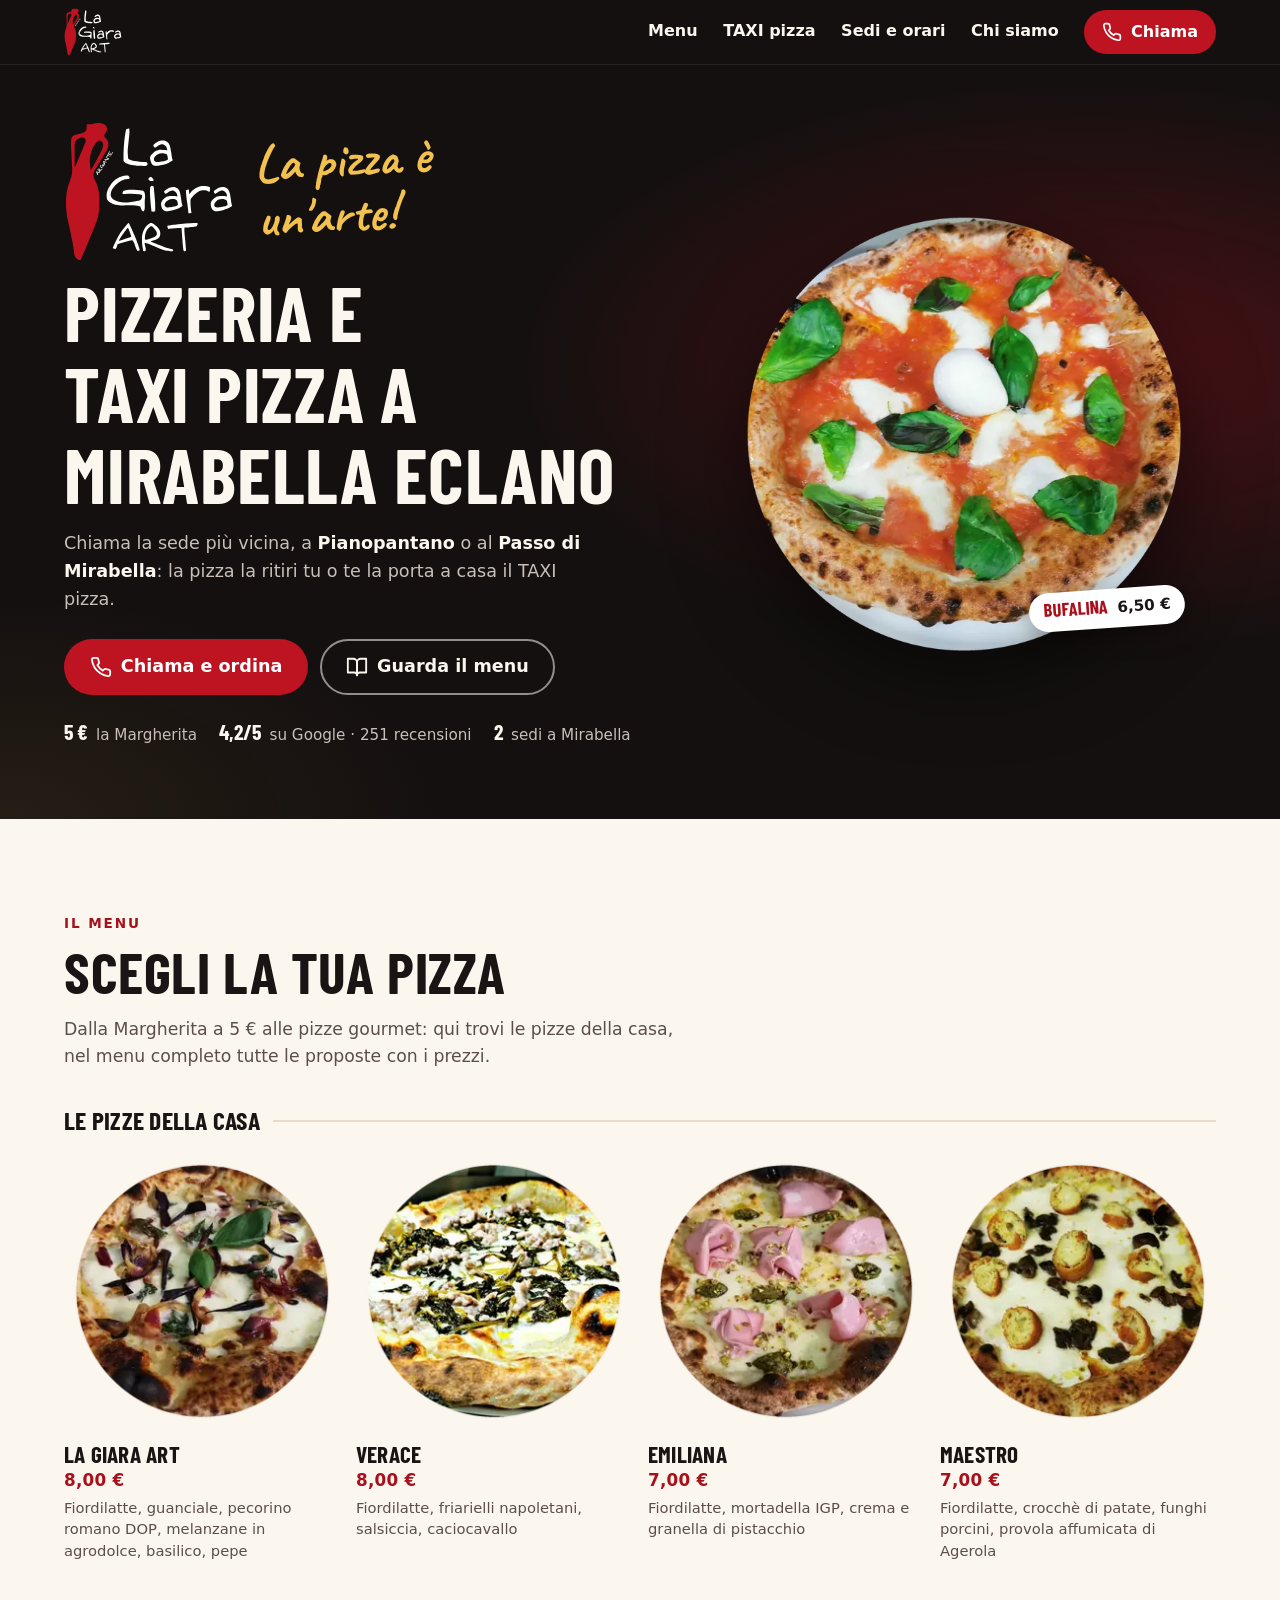
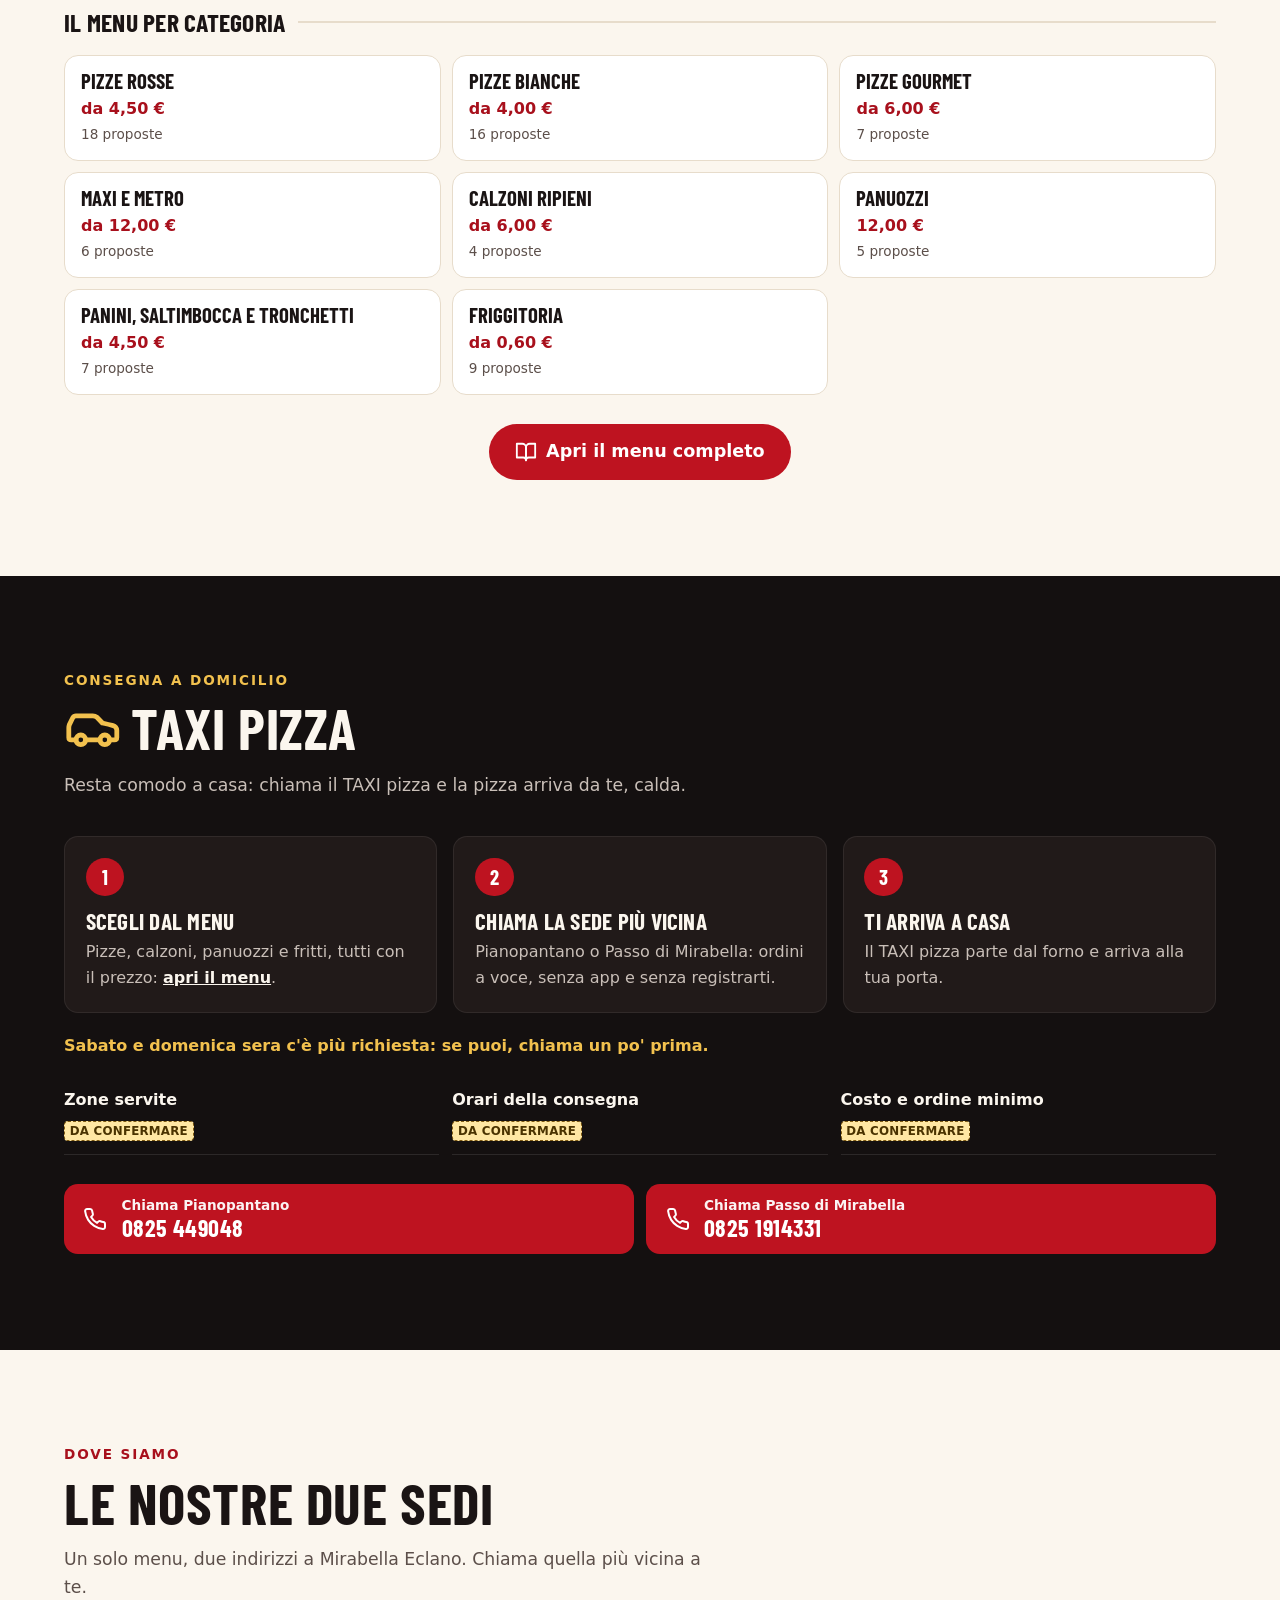
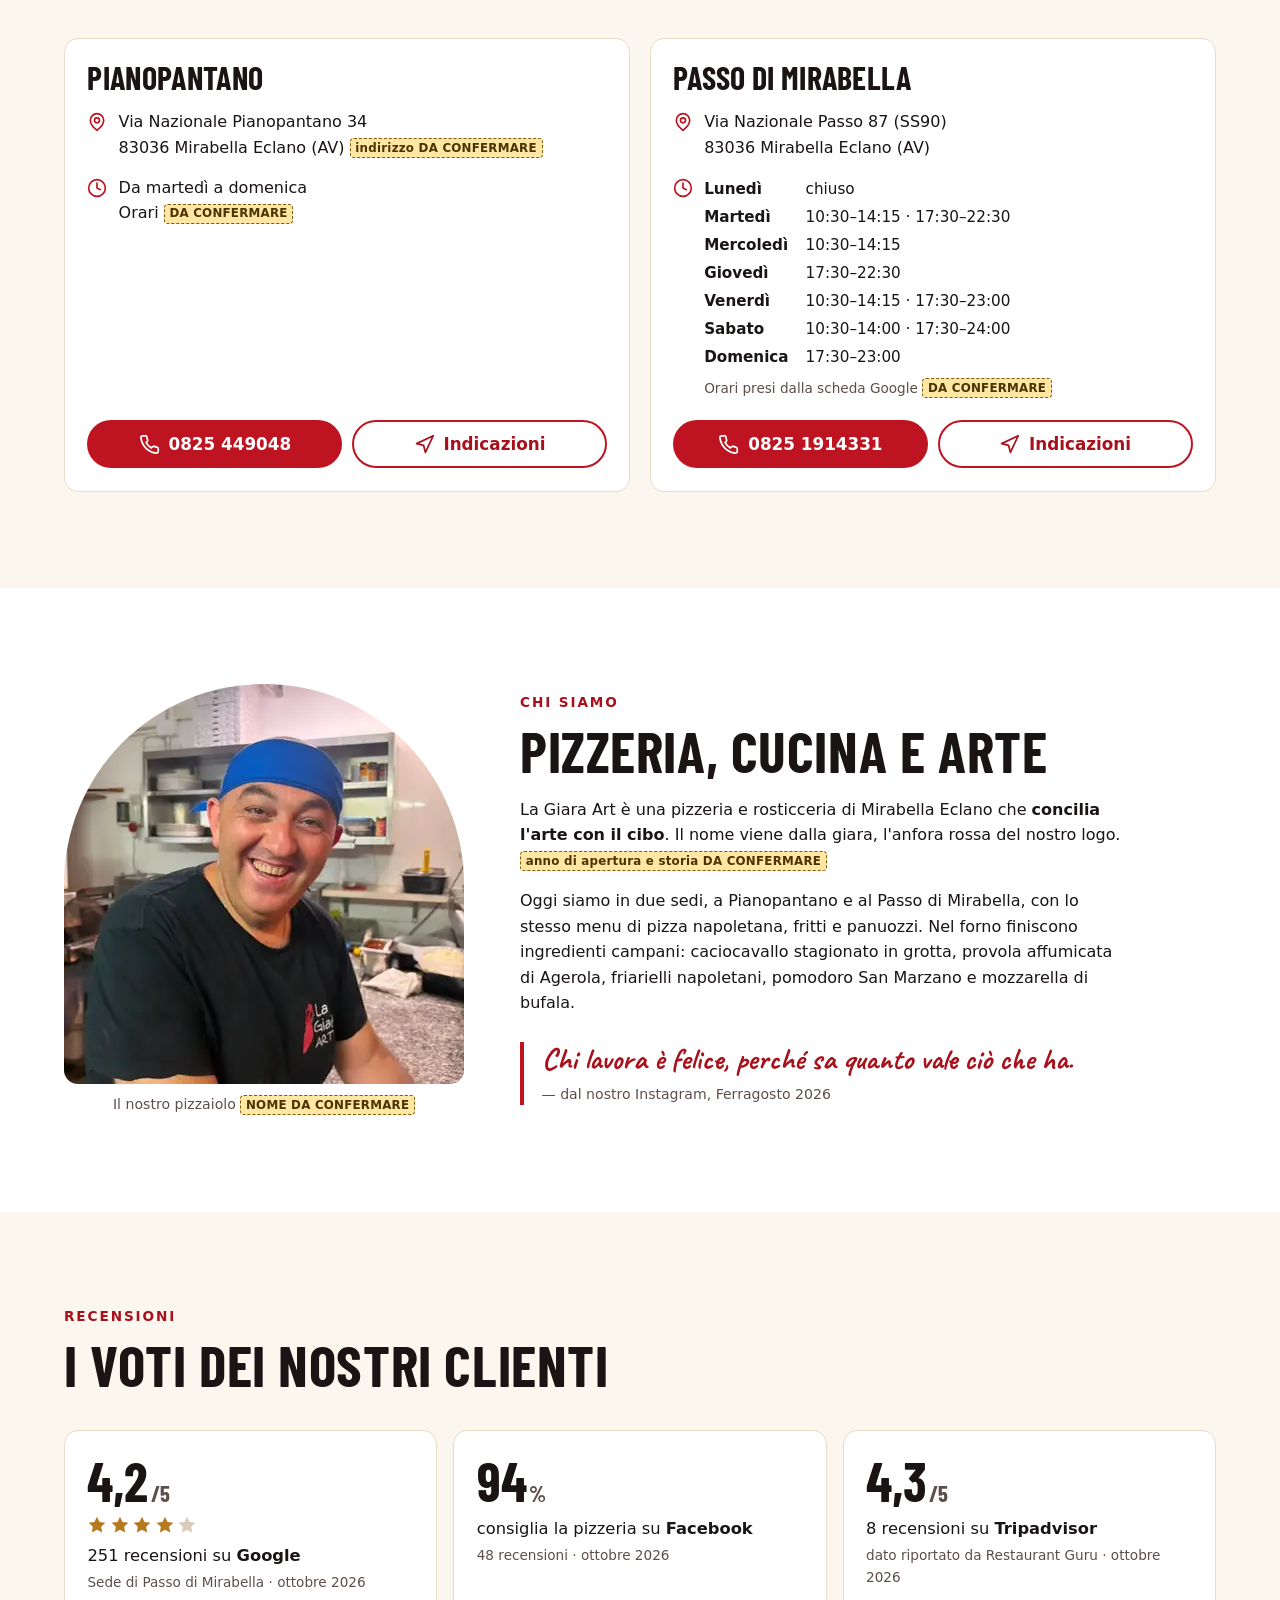
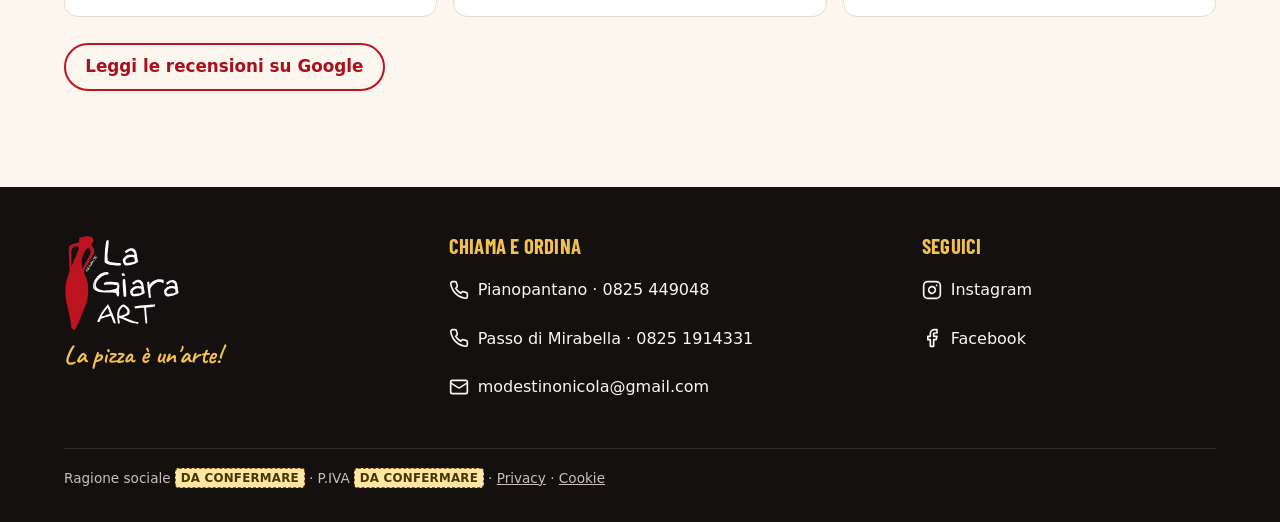
==== commit 015176dc: "Pagina Modifica menu, menu in data/menu.json e pubblicazione con GitHub Actions Co-Authored-By: Clau" ====
--- a/index.html
+++ b/index.html
@@ -165,7 +165,7 @@
             </a>
           </div>
           <ul class="hero__facts">
-            <li><strong>5 €</strong> la Margherita</li>
+            <li><strong data-prezzo="Margherita" data-formato="breve">5 €</strong> la Margherita</li>
             <li><strong>4,2/5</strong> su Google · 251 recensioni</li>
             <li><strong>2</strong> sedi a Mirabella</li>
           </ul>
@@ -176,7 +176,7 @@
                sizes="(min-width: 900px) 460px, 66vw"
                width="640" height="640" fetchpriority="high" decoding="async"
                alt="Pizza Bufalina della Giara Art con pomodoro San Marzano, mozzarella di bufala e basilico">
-          <p class="hero__tag"><span>Bufalina</span> 6,50 €</p>
+          <p class="hero__tag"><span>Bufalina</span> <b data-prezzo="Bufalina">6,50 €</b></p>
         </div>
       </div>
     </section>
@@ -194,28 +194,29 @@
         <ul class="signature">
           <li class="sig">
             <img src="img/pizza-la-giara-art-280.webp" srcset="img/pizza-la-giara-art-280.webp 280w, img/pizza-la-giara-art-440.webp 440w" sizes="(min-width: 900px) 220px, 40vw" width="280" height="280" loading="lazy" decoding="async" alt="Pizza La Giara Art con guanciale, pecorino e melanzane in agrodolce">
-            <h4>La Giara Art <span>8,00 €</span></h4>
+            <h4>La Giara Art <span data-prezzo="La Giara Art">8,00 €</span></h4>
             <p>Fiordilatte, guanciale, pecorino romano DOP, melanzane in agrodolce, basilico, pepe</p>
           </li>
           <li class="sig">
             <img src="img/pizza-verace-280.webp" srcset="img/pizza-verace-280.webp 280w, img/pizza-verace-440.webp 440w" sizes="(min-width: 900px) 220px, 40vw" width="280" height="280" loading="lazy" decoding="async" alt="Pizza Verace con friarielli, salsiccia e caciocavallo">
-            <h4>Verace <span>8,00 €</span></h4>
+            <h4>Verace <span data-prezzo="Verace">8,00 €</span></h4>
             <p>Fiordilatte, friarielli napoletani, salsiccia, caciocavallo</p>
           </li>
           <li class="sig">
             <img src="img/pizza-emiliana-280.webp" srcset="img/pizza-emiliana-280.webp 280w, img/pizza-emiliana-440.webp 440w" sizes="(min-width: 900px) 220px, 40vw" width="280" height="280" loading="lazy" decoding="async" alt="Pizza Emiliana con mortadella e pistacchio">
-            <h4>Emiliana <span>7,00 €</span></h4>
+            <h4>Emiliana <span data-prezzo="Emiliana">7,00 €</span></h4>
             <p>Fiordilatte, mortadella IGP, crema e granella di pistacchio</p>
           </li>
           <li class="sig">
             <img src="img/pizza-maestro-280.webp" srcset="img/pizza-maestro-280.webp 280w, img/pizza-maestro-440.webp 440w" sizes="(min-width: 900px) 220px, 40vw" width="280" height="280" loading="lazy" decoding="async" alt="Pizza Maestro con crocchè di patate, porcini e provola">
-            <h4>Maestro <span>7,00 €</span></h4>
+            <h4>Maestro <span data-prezzo="Maestro">7,00 €</span></h4>
             <p>Fiordilatte, crocchè di patate, funghi porcini, provola affumicata di Agerola</p>
           </li>
         </ul>
 
         <h3 class="menu__sub">Il menu per categoria</h3>
         <ul class="cats">
+<!-- MENU:vetrina -->
           <li><a class="cat" href="menu.html#m-rosse"><span class="cat__name">Pizze rosse</span><span class="cat__price">da 4,50 €</span><span class="cat__n">18 proposte</span></a></li>
           <li><a class="cat" href="menu.html#m-bianche"><span class="cat__name">Pizze bianche</span><span class="cat__price">da 4,00 €</span><span class="cat__n">16 proposte</span></a></li>
           <li><a class="cat" href="menu.html#m-gourmet"><span class="cat__name">Pizze gourmet</span><span class="cat__price">da 6,00 €</span><span class="cat__n">7 proposte</span></a></li>
@@ -224,6 +225,7 @@
           <li><a class="cat" href="menu.html#m-panuozzi"><span class="cat__name">Panuozzi</span><span class="cat__price">12,00 €</span><span class="cat__n">5 proposte</span></a></li>
           <li><a class="cat" href="menu.html#m-panini"><span class="cat__name">Panini, saltimbocca e tronchetti</span><span class="cat__price">da 4,50 €</span><span class="cat__n">7 proposte</span></a></li>
           <li><a class="cat" href="menu.html#m-friggitoria"><span class="cat__name">Friggitoria</span><span class="cat__price">da 0,60 €</span><span class="cat__n">9 proposte</span></a></li>
+<!-- /MENU:vetrina -->
         </ul>
         <p class="menu__more">
           <a class="btn btn--red btn--lg" href="menu.html"><svg class="i" aria-hidden="true"><use href="#i-book"/></svg>Apri il menu completo</a>
--- a/style.css
+++ b/style.css
@@ -135,6 +135,7 @@
 .hero__facts strong { font: 700 1.35rem/1 var(--f-head); color: var(--on-night); margin-right: .2rem; }
 .hero__pic { position: relative; justify-self: center; width: min(78vw, 460px); }
 .hero__pic img { width: 100%; aspect-ratio: 1; filter: drop-shadow(0 24px 40px rgba(0, 0, 0, .55)); }
+.hero__tag b { font-weight: 700; }
 .hero__tag {
   position: absolute; right: 2%; bottom: 8%;
   background: var(--paper); color: var(--ink); border-radius: 999px;
@@ -179,10 +180,14 @@
 .menu-hero .eyebrow { color: var(--crust); }
 .menu-hero h1 { font-size: clamp(3rem, 12vw, 4.8rem); text-transform: uppercase; }
 .menu-hero__lead { margin-top: .6rem; color: var(--muted-on-night); max-width: 38rem; font-size: 1.05rem; }
+.menu-hero .menu-hero__date { margin-top: .5rem; font-size: .9rem; color: var(--crust); }
 .menu-hero .menu-hero__call { display: none; margin-top: 1.4rem; max-width: 40rem; }
 .chips--bar { position: sticky; top: 64px; z-index: 10; background: var(--cream); border-bottom: 1px solid var(--line); }
-.chips__in { display: flex; gap: .5rem; overflow-x: auto; padding-block: .7rem; scrollbar-width: none; }
+.chips__in { position: relative; display: flex; gap: .5rem; overflow-x: auto; padding-block: .7rem; scrollbar-width: none; overscroll-behavior-x: contain; }
 .chips__in::-webkit-scrollbar { display: none; }
+/* Sfumatura a destra: fa capire che la barra scorre (tolta quando si arriva in fondo) */
+.chips__in:not(.is-end) { -webkit-mask-image: linear-gradient(to right, #000 calc(100% - 48px), transparent); mask-image: linear-gradient(to right, #000 calc(100% - 48px), transparent); }
+.chip[aria-current="true"] { background: var(--red); border-color: var(--red); color: #fff; }
 .chip {
   flex: none; display: inline-flex; align-items: center; min-height: 44px; padding: .45rem 1rem;
   border: 2px solid var(--ink); border-radius: 999px; text-decoration: none; font-weight: 600; font-size: .95rem; white-space: nowrap;
